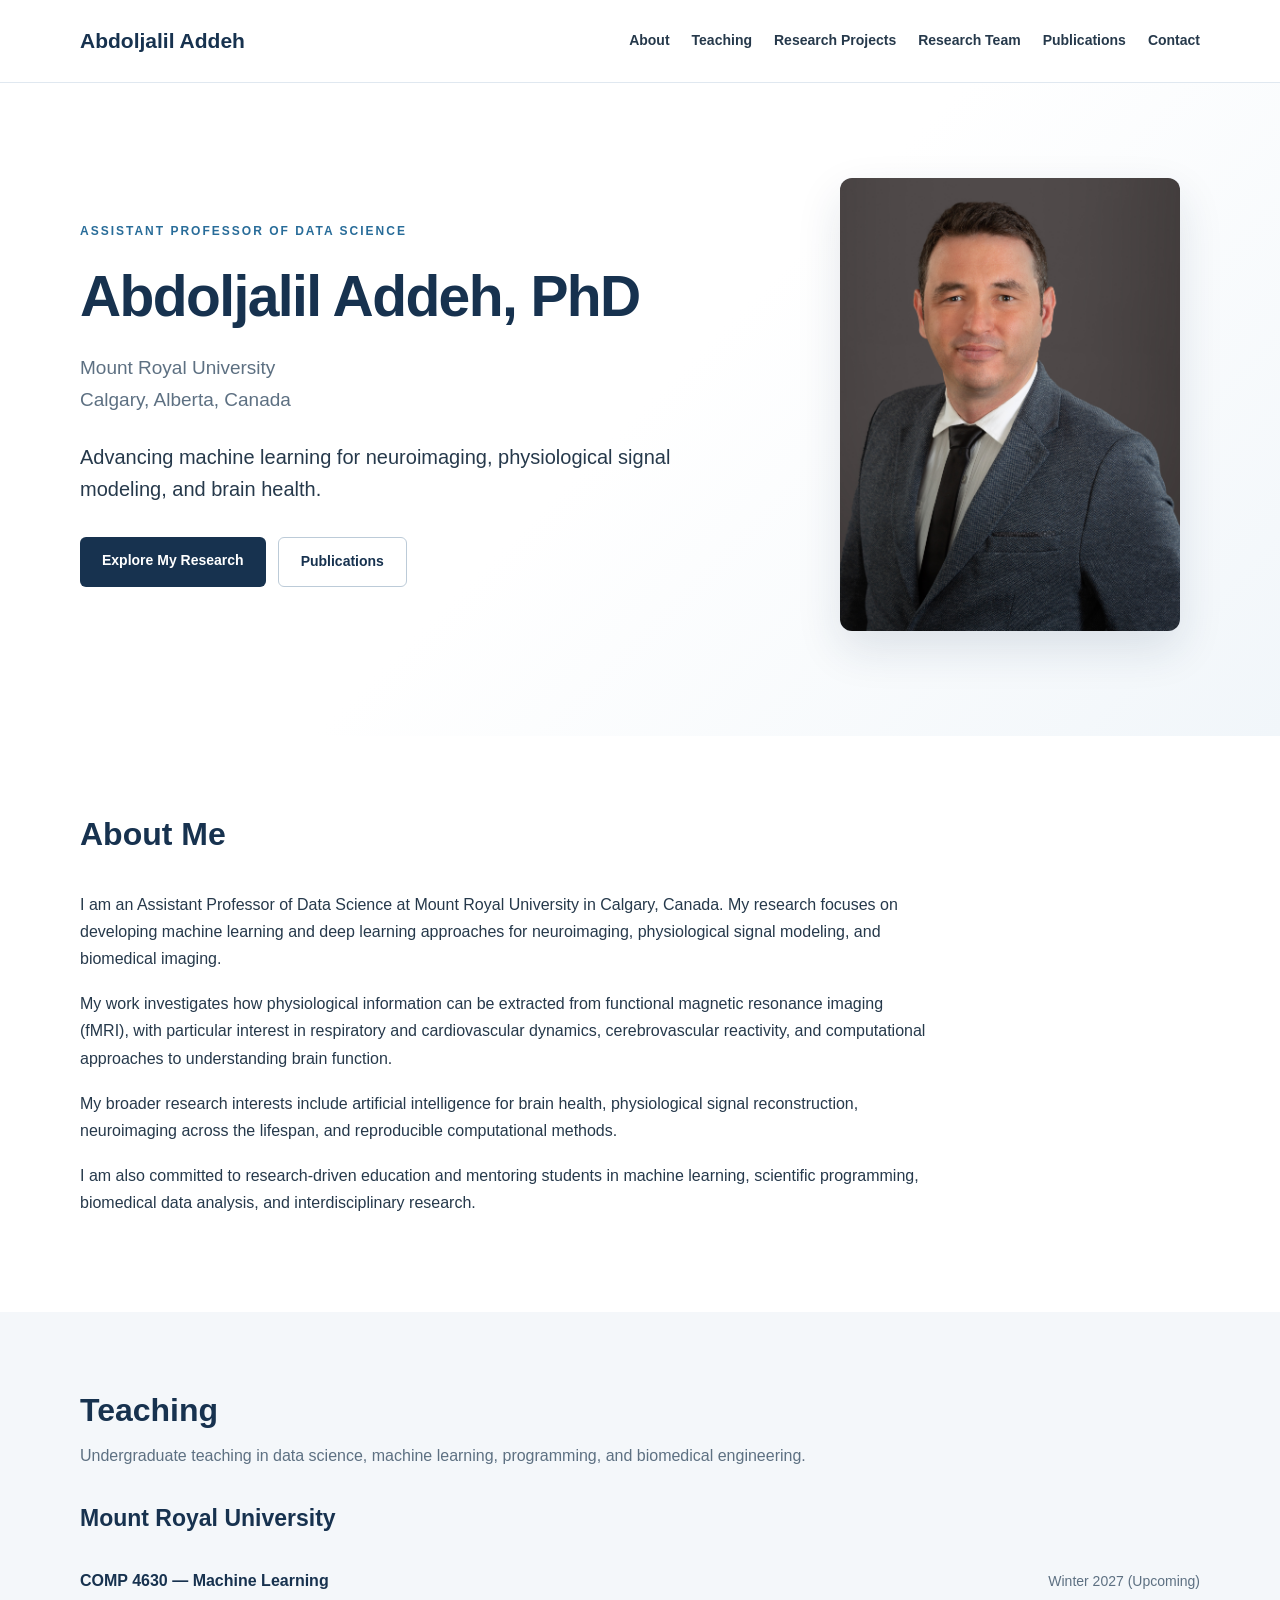
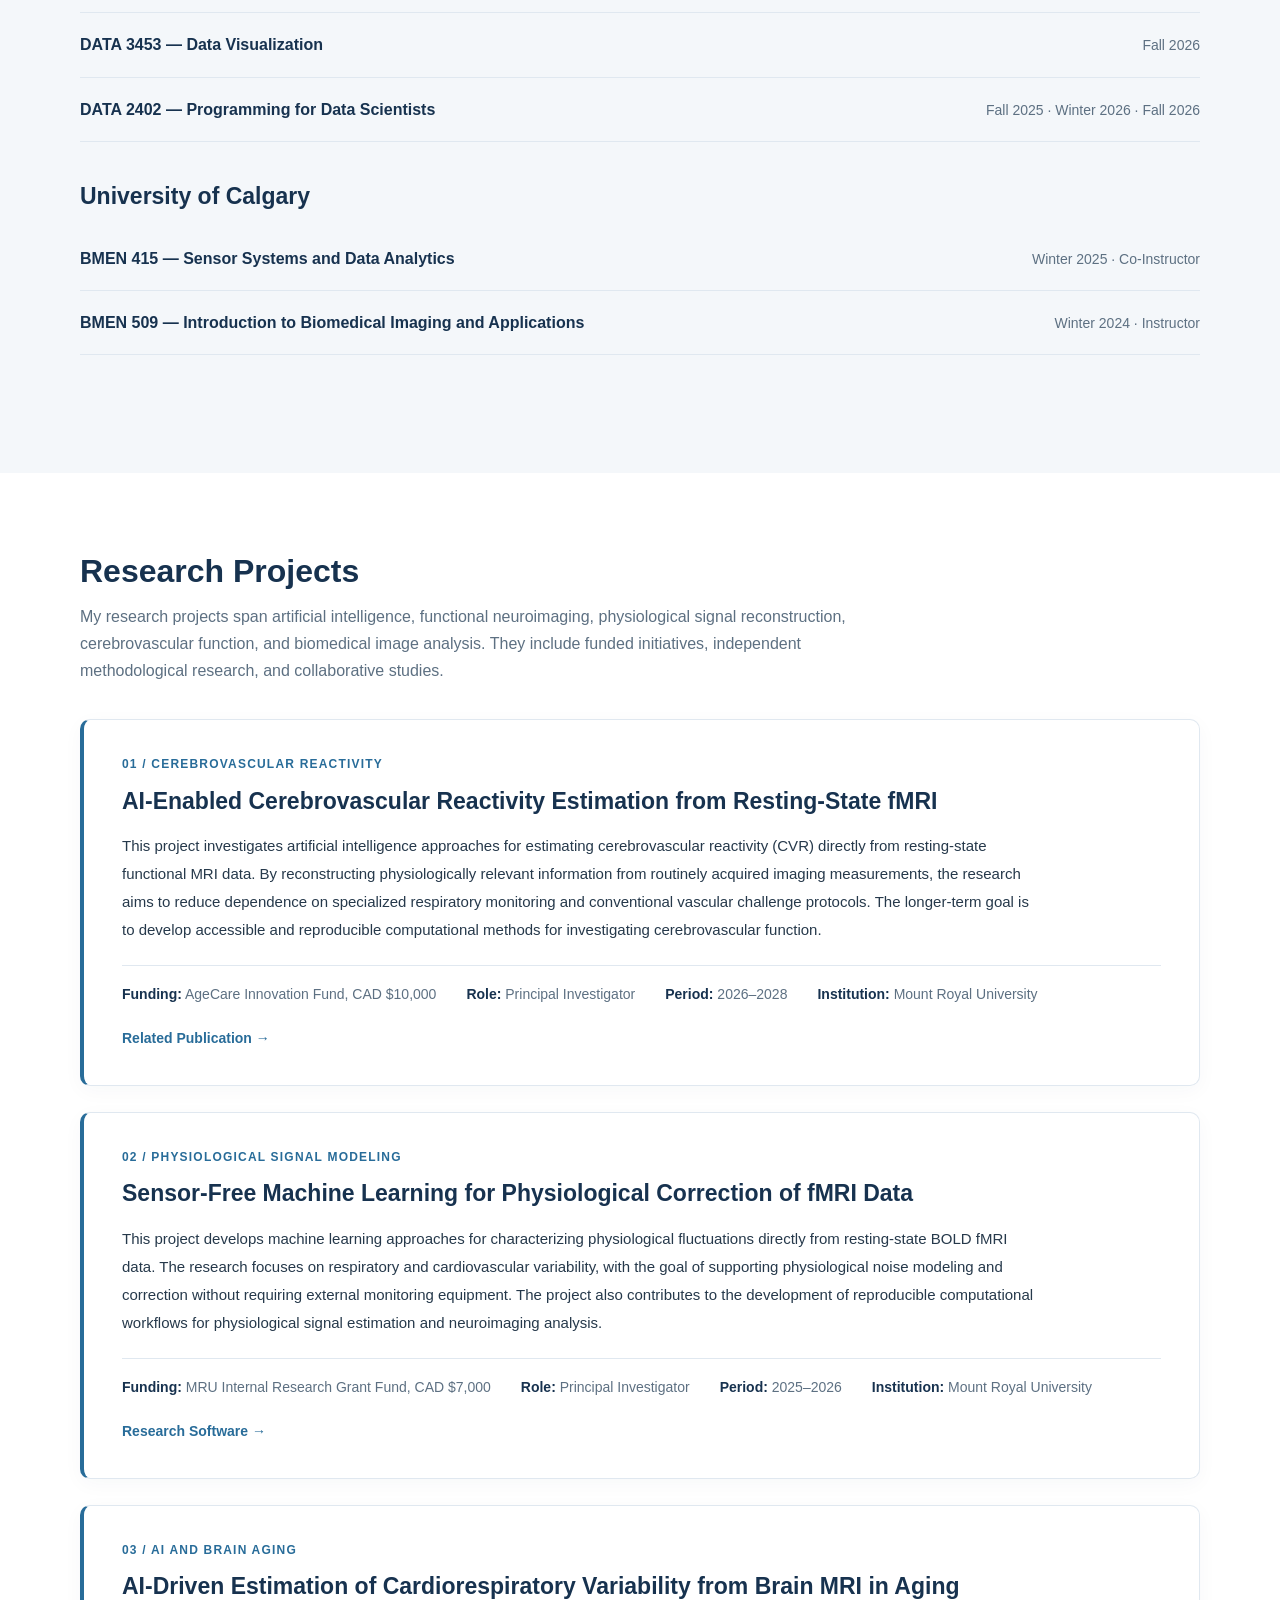
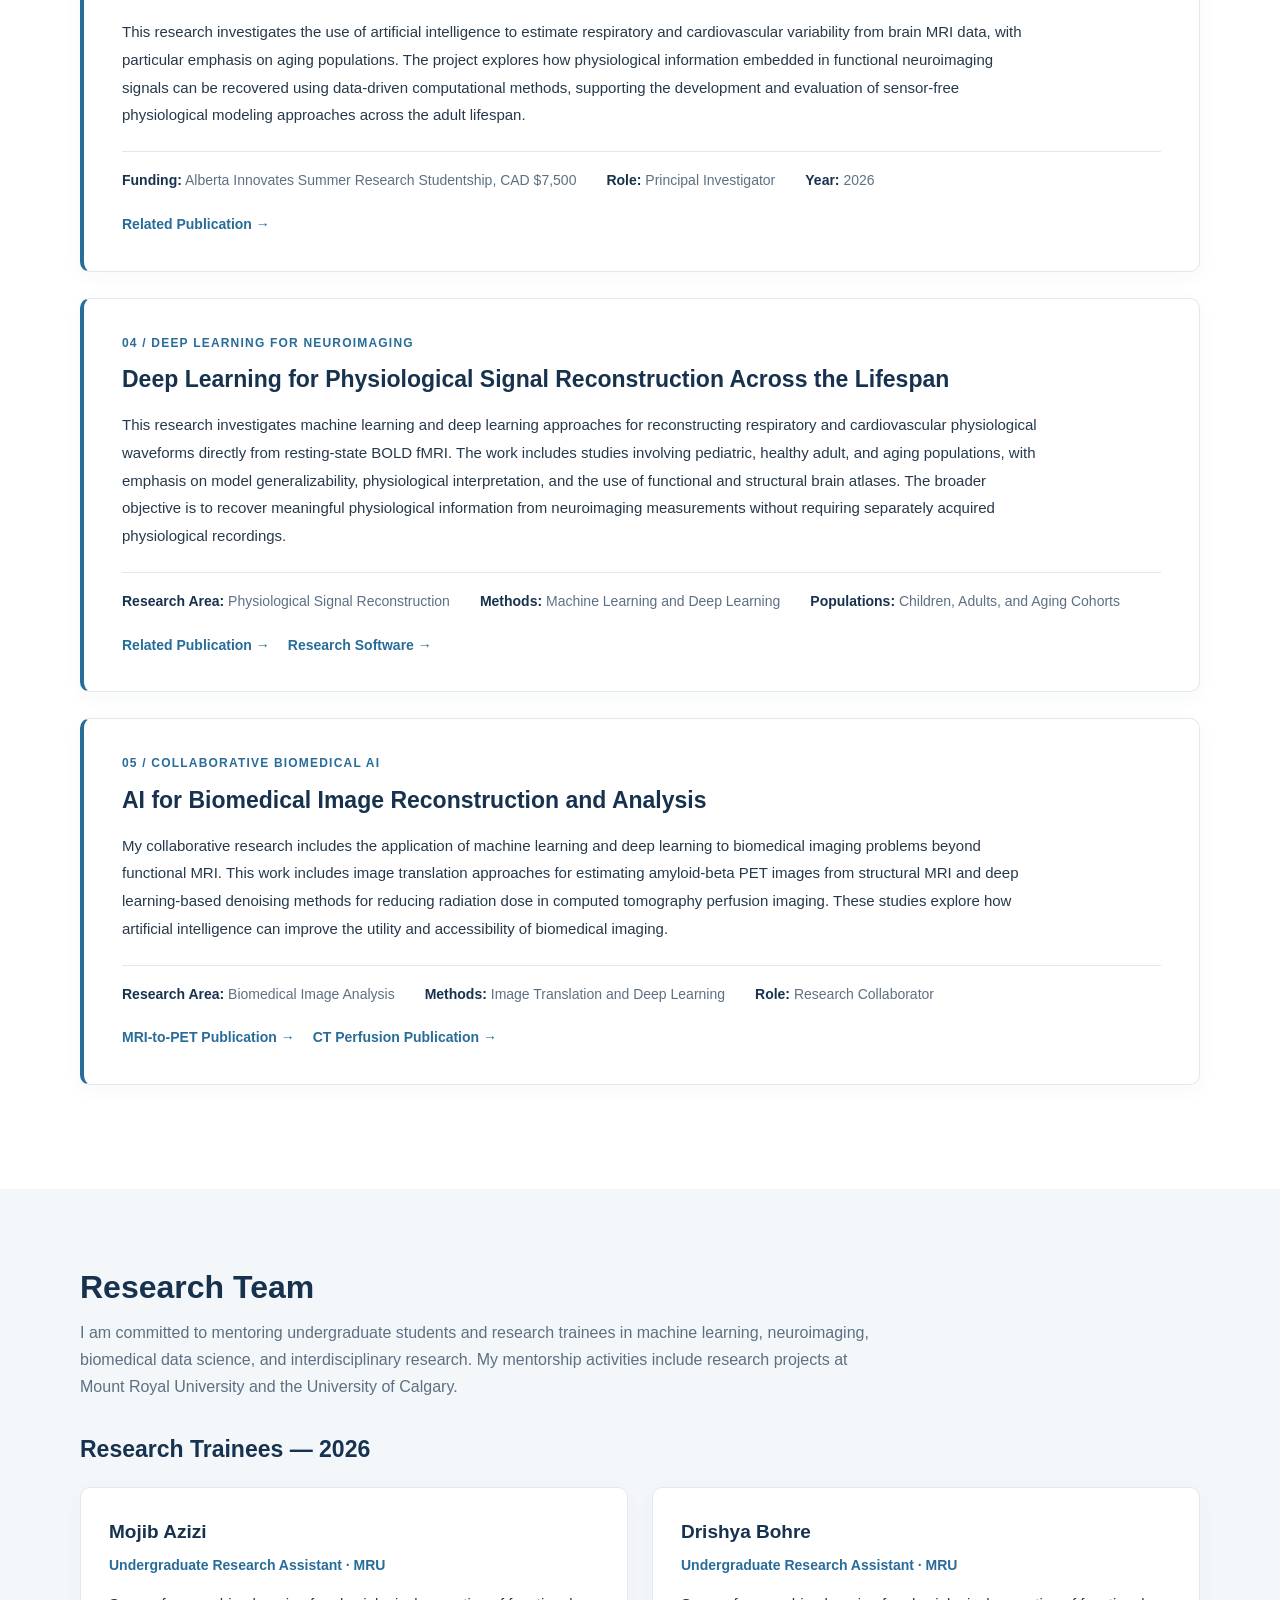
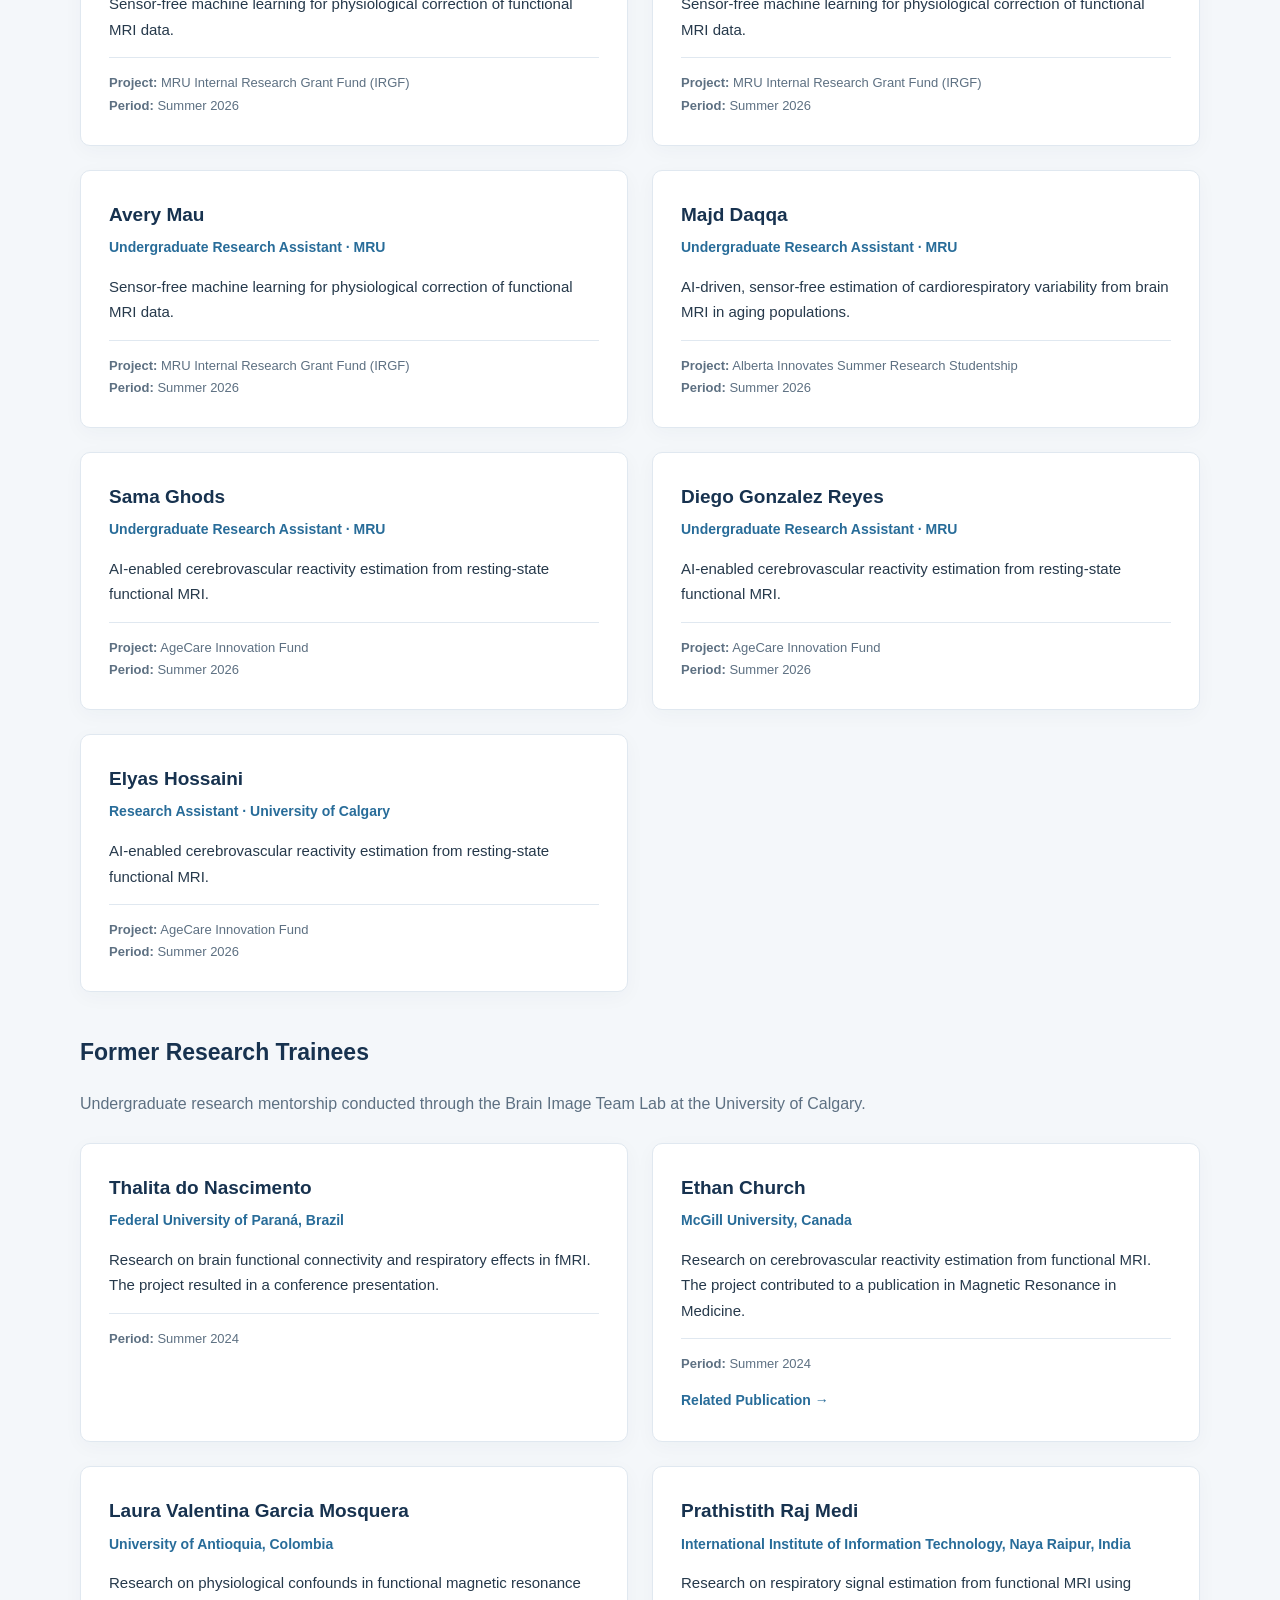
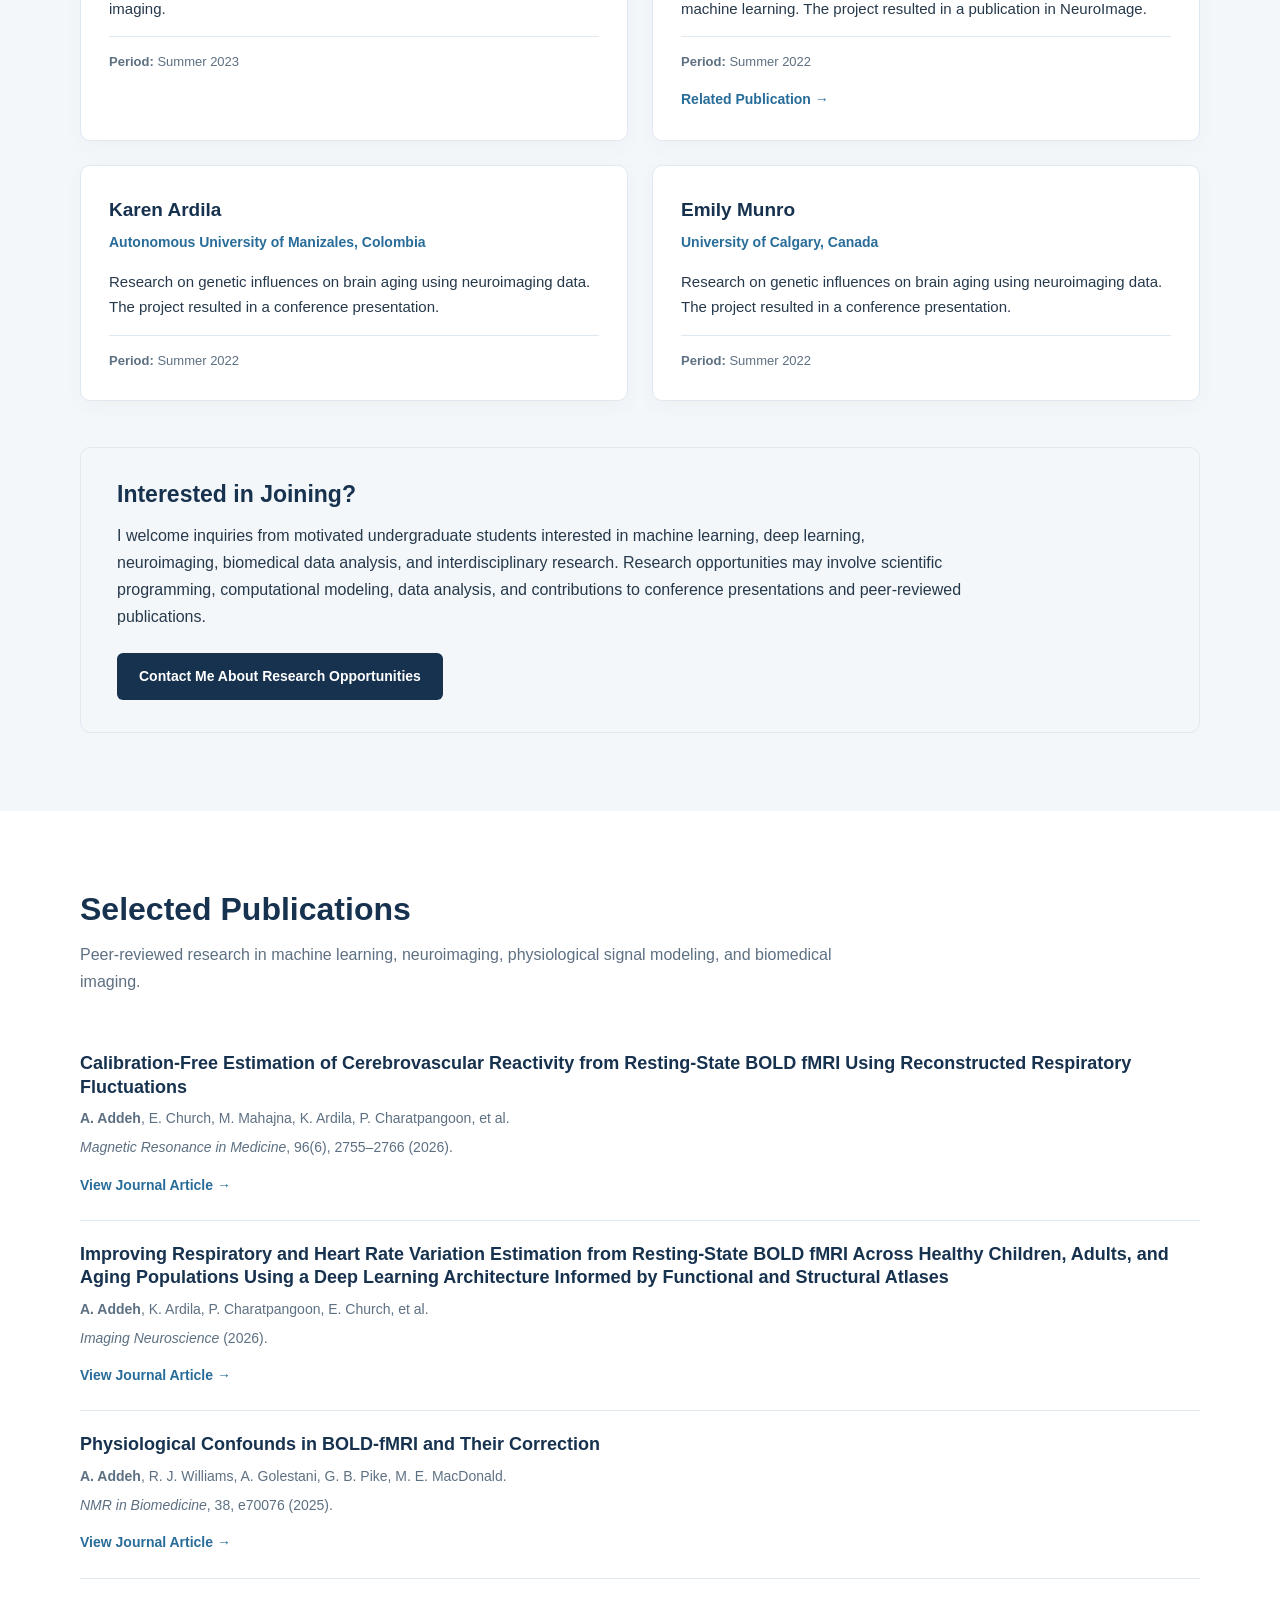
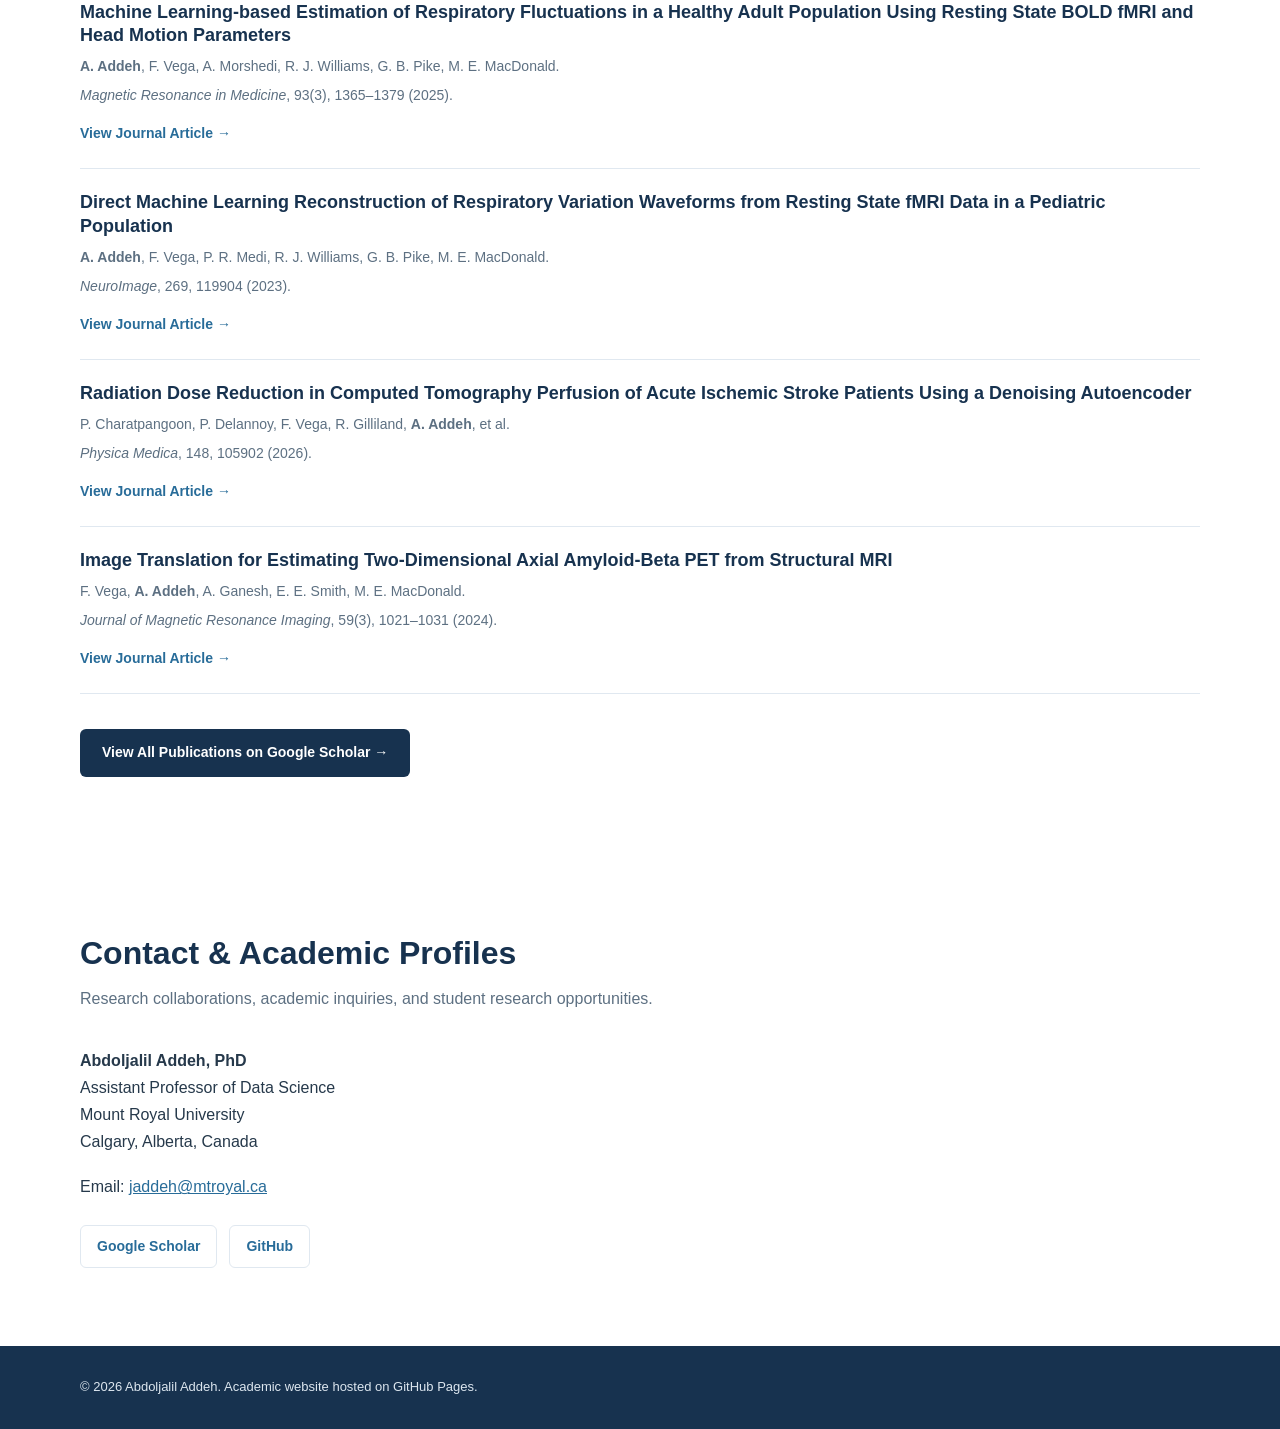
==== index.html @ a404e7b9 "Update index.html" ====
<!DOCTYPE html>
<html lang="en">
<head>
<meta charset="UTF-8">
<meta name="viewport" content="width=device-width, initial-scale=1">

<meta name="description"
content="Abdoljalil Addeh, PhD — Assistant Professor of Data Science at Mount Royal University. Research in machine learning, neuroimaging, physiological signal modeling, and biomedical imaging.">

<meta name="theme-color" content="#ffffff">
<title>Abdoljalil Addeh, PhD | Academic Website</title>

<style>
:root {
  --navy: #17324f;
  --blue: #286c99;
  --ink: #26394b;
  --muted: #5d7082;
  --line: #e0e8f0;
  --soft: #f4f7fa;
  --white: #ffffff;
}

* { box-sizing: border-box; }

html { scroll-behavior: smooth; }

body {
  margin: 0;
  font-family: -apple-system, BlinkMacSystemFont,
    "Segoe UI", Arial, sans-serif;
  color: var(--ink);
  background: var(--white);
  line-height: 1.7;
}

a { color: var(--blue); }
a:hover { color: var(--navy); }

.container {
  width: min(1120px, 90%);
  margin: auto;
}

h1, h2, h3 {
  color: var(--navy);
  line-height: 1.3;
}

/* NAVIGATION */

.site-header {
  background: white;
  border-bottom: 1px solid var(--line);
}

.nav-inner {
  display: flex;
  justify-content: space-between;
  align-items: center;
  gap: 30px;
  padding: 23px 0;
}

.brand {
  font-size: 21px;
  font-weight: 750;
  color: var(--navy);
  text-decoration: none;
  white-space: nowrap;
}

nav {
  display: flex;
  align-items: center;
  flex-wrap: wrap;
  gap: 22px;
}

nav a {
  color: var(--ink);
  text-decoration: none;
  font-size: 14px;
  font-weight: 600;
  white-space: nowrap;
}

nav a:hover { color: var(--blue); }

/* HERO */

.hero {
  padding: 95px 0 105px;
  background: linear-gradient(
    135deg, #ffffff 50%, #f1f6fa 100%);
}

.hero-grid {
  display: grid;
  grid-template-columns: 1.5fr 0.85fr;
  align-items: center;
  gap: 70px;
}

.eyebrow {
  color: var(--blue);
  text-transform: uppercase;
  font-size: 12px;
  font-weight: 750;
  letter-spacing: 2px;
}

h1 {
  font-size: clamp(35px, 4.5vw, 57px);
  margin: 17px 0;
  letter-spacing: -1.6px;
}

.hero-role {
  font-size: 19px;
  color: var(--muted);
  margin-bottom: 25px;
}

.hero-description {
  font-size: 20px;
  line-height: 1.6;
  max-width: 680px;
}

.hero-buttons {
  display: flex;
  flex-wrap: wrap;
  gap: 12px;
  margin-top: 32px;
}

.btn {
  display: inline-block;
  padding: 12px 22px;
  border-radius: 6px;
  text-decoration: none;
  font-size: 14px;
  font-weight: 650;
  transition: 0.2s;
}

.btn-primary {
  background: var(--navy);
  color: white;
}

.btn-primary:hover {
  background: var(--blue);
  color: white;
}

.btn-outline {
  border: 1px solid #bccbd8;
  color: var(--navy);
  background: white;
}

.btn-outline:hover {
  border-color: var(--navy);
}

/* PORTRAIT */

.portrait {
  width: 100%;
  max-width: 340px;
  aspect-ratio: 3 / 4;
  margin: auto;
  border-radius: 12px;
  overflow: hidden;
  background: #e7eef5;
  box-shadow: 0 18px 45px rgba(23,50,79,0.12);
}

.portrait img {
  width: 100%;
  height: 100%;
  object-fit: cover;
  object-position: center 20%;
  display: block;
}

.portrait-placeholder {
  width: 100%;
  height: 100%;
  display: flex;
  align-items: center;
  justify-content: center;
  text-align: center;
  padding: 25px;
  color: var(--muted);
}

/* SECTIONS */

section {
  padding: 78px 0;
  scroll-margin-top: 30px;
}

.section-alt { background: var(--soft); }

.section-heading { margin-bottom: 35px; }

.section-heading h2 {
  font-size: 32px;
  margin: 0 0 10px;
}

.section-heading p {
  color: var(--muted);
  margin: 0;
  max-width: 800px;
}

.prose {
  max-width: 850px;
  font-size: 16px;
}

.prose p { margin-bottom: 18px; }

/* TEACHING */

.teaching-group { margin-bottom: 40px; }

.teaching-group h3 {
  font-size: 23px;
  margin: 0 0 15px;
}

.course {
  display: flex;
  justify-content: space-between;
  align-items: baseline;
  gap: 25px;
  padding: 18px 0;
  border-bottom: 1px solid var(--line);
}

.course-title {
  font-size: 16px;
  font-weight: 650;
  color: var(--navy);
}

.course-term {
  font-size: 14px;
  color: var(--muted);
  text-align: right;
  flex-shrink: 0;
}

/* RESEARCH PROJECTS */

.research-project {
  background: white;
  border: 1px solid var(--line);
  border-left: 4px solid var(--blue);
  border-radius: 10px;
  padding: 34px 38px;
  margin-bottom: 26px;
  box-shadow: 0 5px 20px rgba(23,50,79,0.035);
}

.project-label {
  color: var(--blue);
  font-size: 12px;
  font-weight: 750;
  letter-spacing: 1.2px;
  text-transform: uppercase;
  margin-bottom: 12px;
}

.research-project h3 {
  font-size: 23px;
  margin: 0 0 16px;
}

.project-description {
  font-size: 15px;
  line-height: 1.85;
  max-width: 920px;
  margin: 0 0 22px;
}

.project-meta {
  display: flex;
  flex-wrap: wrap;
  gap: 12px 30px;
  padding-top: 17px;
  border-top: 1px solid var(--line);
  font-size: 14px;
  color: var(--muted);
}

.project-meta strong { color: var(--navy); }

.project-links {
  display: flex;
  flex-wrap: wrap;
  gap: 18px;
  margin-top: 20px;
}

.project-links a {
  font-size: 14px;
  font-weight: 650;
  text-decoration: none;
}

.project-links a:hover { text-decoration: underline; }

/* RESEARCH TEAM */

.team-group { margin-bottom: 46px; }

.team-group h3 {
  font-size: 23px;
  margin: 0 0 22px;
}

.team-grid {
  display: grid;
  grid-template-columns: repeat(2, minmax(0, 1fr));
  gap: 24px;
}

.team-card {
  background: white;
  border: 1px solid var(--line);
  border-radius: 10px;
  padding: 28px;
  box-shadow: 0 5px 20px rgba(23,50,79,0.035);
}

.team-card h4 {
  font-size: 19px;
  color: var(--navy);
  margin: 0 0 5px;
}

.team-role {
  font-size: 14px;
  color: var(--blue);
  font-weight: 650;
  margin: 0 0 14px;
}

.team-description {
  font-size: 15px;
  margin: 0 0 15px;
}

.team-meta {
  font-size: 13px;
  color: var(--muted);
  border-top: 1px solid var(--line);
  padding-top: 14px;
}

.team-link {
  display: inline-block;
  margin-top: 14px;
  font-size: 14px;
  font-weight: 650;
  text-decoration: none;
}

.join-team {
  background: var(--soft);
  border: 1px solid var(--line);
  border-radius: 10px;
  padding: 32px 36px;
}

.join-team h3 {
  margin: 0 0 12px;
  font-size: 23px;
}

.join-team p {
  max-width: 850px;
  margin: 0 0 22px;
}

/* PUBLICATIONS */

.publication {
  border-bottom: 1px solid var(--line);
  padding: 22px 0;
}

.publication h3 {
  font-size: 18px;
  margin: 0 0 8px;
}

.publication p {
  margin: 5px 0;
  color: var(--muted);
  font-size: 14px;
}

.publication a {
  display: inline-block;
  margin-top: 9px;
  font-size: 14px;
  font-weight: 650;
  text-decoration: none;
}

.publication a:hover { text-decoration: underline; }

/* CONTACT */

.profile-links {
  display: flex;
  flex-wrap: wrap;
  gap: 12px;
  margin-top: 24px;
}

.profile-links a {
  display: inline-block;
  border: 1px solid var(--line);
  padding: 9px 16px;
  border-radius: 6px;
  text-decoration: none;
  font-size: 14px;
  font-weight: 600;
}

/* FOOTER */

footer {
  background: var(--navy);
  color: #dce6ef;
  padding: 30px 0;
  font-size: 13px;
}

footer a { color: white; }

/* RESPONSIVE DESIGN */

@media (max-width: 800px) {
  .hero-grid {
    grid-template-columns: 1fr;
    gap: 45px;
  }

  .portrait { max-width: 270px; }

  .nav-inner {
    flex-direction: column;
    align-items: flex-start;
  }

  nav { gap: 15px; }

  .hero { padding: 65px 0; }

  section { padding: 55px 0; }

  .course {
    flex-direction: column;
    gap: 4px;
  }

  .course-term { text-align: left; }

  .research-project { padding: 25px; }

  .research-project h3 { font-size: 20px; }

  .team-grid { grid-template-columns: 1fr; }

  .join-team { padding: 25px; }
}

@media (prefers-reduced-motion: reduce) {
  html { scroll-behavior: auto; }
}
</style>
</head>

<body>

<!-- NAVIGATION -->

<header class="site-header">
  <div class="container nav-inner">
    <a class="brand" href="#">Abdoljalil Addeh</a>

    <nav aria-label="Main navigation">
      <a href="#about">About</a>
      <a href="#teaching">Teaching</a>
      <a href="#projects">Research Projects</a>
      <a href="#team">Research Team</a>
      <a href="#publications">Publications</a>
      <a href="#contact">Contact</a>
    </nav>
  </div>
</header>

<!-- HERO -->

<div class="hero">
  <div class="container hero-grid">
    <div>
      <div class="eyebrow">
        Assistant Professor of Data Science
      </div>

      <h1>Abdoljalil Addeh, PhD</h1>

      <p class="hero-role">
        Mount Royal University<br>
        Calgary, Alberta, Canada
      </p>

      <p class="hero-description">
        Advancing machine learning for neuroimaging,
        physiological signal modeling, and brain health.
      </p>

      <div class="hero-buttons">
        <a href="#projects" class="btn btn-primary">
          Explore My Research
        </a>
        <a href="#publications" class="btn btn-outline">
          Publications
        </a>
      </div>
    </div>

    <div class="portrait">
      <img
        src="profile.jpg"
        alt="Portrait of Abdoljalil Addeh"
        onerror="this.style.display='none';this.nextElementSibling.style.display='flex';"
      >
      <div class="portrait-placeholder" style="display:none;">
        Professional portrait<br>
        Upload profile.jpg to GitHub
      </div>
    </div>
  </div>
</div>

<main>

<!-- ABOUT -->

<section id="about">
  <div class="container">
    <div class="section-heading">
      <h2>About Me</h2>
    </div>

    <div class="prose">
      <p>
        I am an Assistant Professor of Data Science at
        Mount Royal University in Calgary, Canada.
        My research focuses on developing machine learning
        and deep learning approaches for neuroimaging,
        physiological signal modeling, and biomedical imaging.
      </p>

      <p>
        My work investigates how physiological information
        can be extracted from functional magnetic resonance
        imaging (fMRI), with particular interest in
        respiratory and cardiovascular dynamics,
        cerebrovascular reactivity, and computational
        approaches to understanding brain function.
      </p>

      <p>
        My broader research interests include artificial
        intelligence for brain health, physiological
        signal reconstruction, neuroimaging across the
        lifespan, and reproducible computational methods.
      </p>

      <p>
        I am also committed to research-driven education
        and mentoring students in machine learning,
        scientific programming, biomedical data analysis,
        and interdisciplinary research.
      </p>
    </div>
  </div>
</section>

<!-- TEACHING -->

<section id="teaching" class="section-alt">
  <div class="container">
    <div class="section-heading">
      <h2>Teaching</h2>
      <p>
        Undergraduate teaching in data science,
        machine learning, programming,
        and biomedical engineering.
      </p>
    </div>

    <div class="teaching-group">
      <h3>Mount Royal University</h3>

      <div class="course">
        <div class="course-title">
          COMP 4630 — Machine Learning
        </div>
        <div class="course-term">
          Winter 2027 (Upcoming)
        </div>
      </div>

      <div class="course">
        <div class="course-title">
          DATA 3453 — Data Visualization
        </div>
        <div class="course-term">
          Fall 2026
        </div>
      </div>

      <div class="course">
        <div class="course-title">
          DATA 2402 — Programming for Data Scientists
        </div>
        <div class="course-term">
          Fall 2025 · Winter 2026 · Fall 2026
        </div>
      </div>
    </div>

    <div class="teaching-group">
      <h3>University of Calgary</h3>

      <div class="course">
        <div class="course-title">
          BMEN 415 — Sensor Systems and Data Analytics
        </div>
        <div class="course-term">
          Winter 2025 · Co-Instructor
        </div>
      </div>

      <div class="course">
        <div class="course-title">
          BMEN 509 — Introduction to Biomedical
          Imaging and Applications
        </div>
        <div class="course-term">
          Winter 2024 · Instructor
        </div>
      </div>
    </div>
  </div>
</section>

<!-- RESEARCH PROJECTS -->

<section id="projects">
  <div class="container">
    <div class="section-heading">
      <h2>Research Projects</h2>
      <p>
        My research projects span artificial intelligence,
        functional neuroimaging, physiological signal
        reconstruction, cerebrovascular function,
        and biomedical image analysis.
        They include funded initiatives, independent
        methodological research, and collaborative studies.
      </p>
    </div>

    <!-- PROJECT 1 -->

    <article class="research-project">
      <div class="project-label">
        01 / CEREBROVASCULAR REACTIVITY
      </div>

      <h3>
        AI-Enabled Cerebrovascular Reactivity
        Estimation from Resting-State fMRI
      </h3>

      <p class="project-description">
        This project investigates artificial intelligence
        approaches for estimating cerebrovascular
        reactivity (CVR) directly from resting-state
        functional MRI data. By reconstructing
        physiologically relevant information from
        routinely acquired imaging measurements,
        the research aims to reduce dependence on
        specialized respiratory monitoring and
        conventional vascular challenge protocols.
        The longer-term goal is to develop accessible
        and reproducible computational methods
        for investigating cerebrovascular function.
      </p>

      <div class="project-meta">
        <span>
          <strong>Funding:</strong>
          AgeCare Innovation Fund, CAD $10,000
        </span>
        <span>
          <strong>Role:</strong> Principal Investigator
        </span>
        <span>
          <strong>Period:</strong> 2026–2028
        </span>
        <span>
          <strong>Institution:</strong> Mount Royal University
        </span>
      </div>

      <div class="project-links">
        <a href="https://doi.org/10.1002/mrm.70553"
           target="_blank" rel="noopener noreferrer">
          Related Publication &rarr;
        </a>
      </div>
    </article>

    <!-- PROJECT 2 -->

    <article class="research-project">
      <div class="project-label">
        02 / PHYSIOLOGICAL SIGNAL MODELING
      </div>

      <h3>
        Sensor-Free Machine Learning for
        Physiological Correction of fMRI Data
      </h3>

      <p class="project-description">
        This project develops machine learning
        approaches for characterizing physiological
        fluctuations directly from resting-state
        BOLD fMRI data. The research focuses on
        respiratory and cardiovascular variability,
        with the goal of supporting physiological
        noise modeling and correction without
        requiring external monitoring equipment.
        The project also contributes to the
        development of reproducible computational
        workflows for physiological signal estimation
        and neuroimaging analysis.
      </p>

      <div class="project-meta">
        <span>
          <strong>Funding:</strong>
          MRU Internal Research Grant Fund, CAD $7,000
        </span>
        <span>
          <strong>Role:</strong> Principal Investigator
        </span>
        <span>
          <strong>Period:</strong> 2025–2026
        </span>
        <span>
          <strong>Institution:</strong> Mount Royal University
        </span>
      </div>

      <div class="project-links">
        <a href="https://github.com/JalilAddeh/fMRI-Physio-Reconstruction"
           target="_blank" rel="noopener noreferrer">
          Research Software &rarr;
        </a>
      </div>
    </article>

    <!-- PROJECT 3 -->

    <article class="research-project">
      <div class="project-label">
        03 / AI AND BRAIN AGING
      </div>

      <h3>
        AI-Driven Estimation of Cardiorespiratory
        Variability from Brain MRI in Aging
      </h3>

      <p class="project-description">
        This research investigates the use of
        artificial intelligence to estimate
        respiratory and cardiovascular variability
        from brain MRI data, with particular
        emphasis on aging populations.
        The project explores how physiological
        information embedded in functional
        neuroimaging signals can be recovered
        using data-driven computational methods,
        supporting the development and evaluation
        of sensor-free physiological modeling
        approaches across the adult lifespan.
      </p>

      <div class="project-meta">
        <span>
          <strong>Funding:</strong>
          Alberta Innovates Summer Research Studentship,
          CAD $7,500
        </span>
        <span>
          <strong>Role:</strong> Principal Investigator
        </span>
        <span>
          <strong>Year:</strong> 2026
        </span>
      </div>

      <div class="project-links">
        <a href="https://doi.org/10.1162/IMAG.a.1346"
           target="_blank" rel="noopener noreferrer">
          Related Publication &rarr;
        </a>
      </div>
    </article>

    <!-- PROJECT 4 -->

    <article class="research-project">
      <div class="project-label">
        04 / DEEP LEARNING FOR NEUROIMAGING
      </div>

      <h3>
        Deep Learning for Physiological Signal
        Reconstruction Across the Lifespan
      </h3>

      <p class="project-description">
        This research investigates machine learning
        and deep learning approaches for reconstructing
        respiratory and cardiovascular physiological
        waveforms directly from resting-state BOLD fMRI.
        The work includes studies involving pediatric,
        healthy adult, and aging populations, with
        emphasis on model generalizability, physiological
        interpretation, and the use of functional and
        structural brain atlases. The broader objective
        is to recover meaningful physiological information
        from neuroimaging measurements without requiring
        separately acquired physiological recordings.
      </p>

      <div class="project-meta">
        <span>
          <strong>Research Area:</strong>
          Physiological Signal Reconstruction
        </span>
        <span>
          <strong>Methods:</strong>
          Machine Learning and Deep Learning
        </span>
        <span>
          <strong>Populations:</strong>
          Children, Adults, and Aging Cohorts
        </span>
      </div>

      <div class="project-links">
        <a href="https://doi.org/10.1162/IMAG.a.1346"
           target="_blank" rel="noopener noreferrer">
          Related Publication &rarr;
        </a>

        <a href="https://github.com/JalilAddeh/CNN_fMRI_RV_Reconstruction"
           target="_blank" rel="noopener noreferrer">
          Research Software &rarr;
        </a>
      </div>
    </article>

    <!-- PROJECT 5 -->

    <article class="research-project">
      <div class="project-label">
        05 / COLLABORATIVE BIOMEDICAL AI
      </div>

      <h3>
        AI for Biomedical Image Reconstruction
        and Analysis
      </h3>

      <p class="project-description">
        My collaborative research includes the
        application of machine learning and deep
        learning to biomedical imaging problems
        beyond functional MRI. This work includes
        image translation approaches for estimating
        amyloid-beta PET images from structural MRI
        and deep learning-based denoising methods
        for reducing radiation dose in computed
        tomography perfusion imaging.
        These studies explore how artificial
        intelligence can improve the utility
        and accessibility of biomedical imaging.
      </p>

      <div class="project-meta">
        <span>
          <strong>Research Area:</strong>
          Biomedical Image Analysis
        </span>
        <span>
          <strong>Methods:</strong>
          Image Translation and Deep Learning
        </span>
        <span>
          <strong>Role:</strong> Research Collaborator
        </span>
      </div>

      <div class="project-links">
        <a href="https://doi.org/10.1002/jmri.29070"
           target="_blank" rel="noopener noreferrer">
          MRI-to-PET Publication &rarr;
        </a>

        <a href="https://doi.org/10.1016/j.ejmp.2026.105902"
           target="_blank" rel="noopener noreferrer">
          CT Perfusion Publication &rarr;
        </a>
      </div>
    </article>
  </div>
</section>

<!-- RESEARCH TEAM -->




<section id="team" class="section-alt">
  <div class="container">

    <div class="section-heading">
      <h2>Research Team</h2>
      <p>
        I am committed to mentoring undergraduate students
        and research trainees in machine learning,
        neuroimaging, biomedical data science, and
        interdisciplinary research. My mentorship
        activities include research projects at
        Mount Royal University and the University
        of Calgary.
      </p>
    </div>

    <!-- RESEARCH TRAINEES 2026 -->

    <div class="team-group">
      <h3>Research Trainees — 2026</h3>

      <div class="team-grid">

        <article class="team-card">
          <h4>Mojib Azizi</h4>
          <p class="team-role">
            Undergraduate Research Assistant · MRU
          </p>
          <p class="team-description">
            Sensor-free machine learning for physiological
            correction of functional MRI data.
          </p>
          <div class="team-meta">
            <strong>Project:</strong> MRU Internal Research
            Grant Fund (IRGF)<br>
            <strong>Period:</strong> Summer 2026
          </div>
        </article>

        <article class="team-card">
          <h4>Drishya Bohre</h4>
          <p class="team-role">
            Undergraduate Research Assistant · MRU
          </p>
          <p class="team-description">
            Sensor-free machine learning for physiological
            correction of functional MRI data.
          </p>
          <div class="team-meta">
            <strong>Project:</strong> MRU Internal Research
            Grant Fund (IRGF)<br>
            <strong>Period:</strong> Summer 2026
          </div>
        </article>

        <article class="team-card">
          <h4>Avery Mau</h4>
          <p class="team-role">
            Undergraduate Research Assistant · MRU
          </p>
          <p class="team-description">
            Sensor-free machine learning for physiological
            correction of functional MRI data.
          </p>
          <div class="team-meta">
            <strong>Project:</strong> MRU Internal Research
            Grant Fund (IRGF)<br>
            <strong>Period:</strong> Summer 2026
          </div>
        </article>

        <article class="team-card">
          <h4>Majd Daqqa</h4>
          <p class="team-role">
            Undergraduate Research Assistant · MRU
          </p>
          <p class="team-description">
            AI-driven, sensor-free estimation of
            cardiorespiratory variability from
            brain MRI in aging populations.
          </p>
          <div class="team-meta">
            <strong>Project:</strong> Alberta Innovates
            Summer Research Studentship<br>
            <strong>Period:</strong> Summer 2026
          </div>
        </article>

        <article class="team-card">
          <h4>Sama Ghods</h4>
          <p class="team-role">
            Undergraduate Research Assistant · MRU
          </p>
          <p class="team-description">
            AI-enabled cerebrovascular reactivity
            estimation from resting-state
            functional MRI.
          </p>
          <div class="team-meta">
            <strong>Project:</strong> AgeCare
            Innovation Fund<br>
            <strong>Period:</strong> Summer 2026
          </div>
        </article>

        <article class="team-card">
          <h4>Diego Gonzalez Reyes</h4>
          <p class="team-role">
            Undergraduate Research Assistant · MRU
          </p>
          <p class="team-description">
            AI-enabled cerebrovascular reactivity
            estimation from resting-state
            functional MRI.
          </p>
          <div class="team-meta">
            <strong>Project:</strong> AgeCare
            Innovation Fund<br>
            <strong>Period:</strong> Summer 2026
          </div>
        </article>

        <article class="team-card">
          <h4>Elyas Hossaini</h4>
          <p class="team-role">
            Research Assistant · University of Calgary
          </p>
          <p class="team-description">
            AI-enabled cerebrovascular reactivity
            estimation from resting-state functional MRI.
          </p>
          <div class="team-meta">
            <strong>Project:</strong> AgeCare
            Innovation Fund<br>
            <strong>Period:</strong> Summer 2026
          </div>
        </article>

      </div>
    </div>

    <!-- FORMER RESEARCH TRAINEES -->

    <div class="team-group">
      <h3>Former Research Trainees</h3>

      <p style="color:var(--muted);margin-bottom:25px;">
        Undergraduate research mentorship conducted
        through the Brain Image Team Lab at the
        University of Calgary.
      </p>

      <div class="team-grid">

        <article class="team-card">
          <h4>Thalita do Nascimento</h4>
          <p class="team-role">
            Federal University of Paraná, Brazil
          </p>
          <p class="team-description">
            Research on brain functional connectivity
            and respiratory effects in fMRI.
            The project resulted in a conference
            presentation.
          </p>
          <div class="team-meta">
            <strong>Period:</strong> Summer 2024
          </div>
        </article>

        <article class="team-card">
          <h4>Ethan Church</h4>
          <p class="team-role">
            McGill University, Canada
          </p>
          <p class="team-description">
            Research on cerebrovascular reactivity
            estimation from functional MRI.
            The project contributed to a publication
            in Magnetic Resonance in Medicine.
          </p>
          <div class="team-meta">
            <strong>Period:</strong> Summer 2024
          </div>
          <a class="team-link"
             href="https://doi.org/10.1002/mrm.70553"
             target="_blank"
             rel="noopener noreferrer">
            Related Publication &rarr;
          </a>
        </article>

        <article class="team-card">
          <h4>Laura Valentina Garcia Mosquera</h4>
          <p class="team-role">
            University of Antioquia, Colombia
          </p>
          <p class="team-description">
            Research on physiological confounds
            in functional magnetic resonance imaging.
          </p>
          <div class="team-meta">
            <strong>Period:</strong> Summer 2023
          </div>
        </article>

        <article class="team-card">
          <h4>Prathistith Raj Medi</h4>
          <p class="team-role">
            International Institute of Information
            Technology, Naya Raipur, India
          </p>
          <p class="team-description">
            Research on respiratory signal estimation
            from functional MRI using machine learning.
            The project resulted in a publication
            in NeuroImage.
          </p>
          <div class="team-meta">
            <strong>Period:</strong> Summer 2022
          </div>
          <a class="team-link"
             href="https://doi.org/10.1016/j.neuroimage.2023.119904"
             target="_blank"
             rel="noopener noreferrer">
            Related Publication &rarr;
          </a>
        </article>

        <article class="team-card">
          <h4>Karen Ardila</h4>
          <p class="team-role">
            Autonomous University of Manizales,
            Colombia
          </p>
          <p class="team-description">
            Research on genetic influences on brain
            aging using neuroimaging data.
            The project resulted in a conference
            presentation.
          </p>
          <div class="team-meta">
            <strong>Period:</strong> Summer 2022
          </div>
        </article>

        <article class="team-card">
          <h4>Emily Munro</h4>
          <p class="team-role">
            University of Calgary, Canada
          </p>
          <p class="team-description">
            Research on genetic influences on
            brain aging using neuroimaging data.
            The project resulted in a conference
            presentation.
          </p>
          <div class="team-meta">
            <strong>Period:</strong> Summer 2022
          </div>
        </article>

      </div>
    </div>

    <!-- RESEARCH OPPORTUNITIES -->

    <div class="join-team">
      <h3>Interested in Joining?</h3>

      <p>
        I welcome inquiries from motivated undergraduate
        students interested in machine learning,
        deep learning, neuroimaging, biomedical data
        analysis, and interdisciplinary research.

        Research opportunities may involve scientific
        programming, computational modeling, data
        analysis, and contributions to conference
        presentations and peer-reviewed publications.
      </p>

      <a href="mailto:jaddeh@mtroyal.ca"
         class="btn btn-primary">
        Contact Me About Research Opportunities
      </a>
    </div>

  </div>
</section>


<!-- PUBLICATIONS -->

<section id="publications">
  <div class="container">

    <div class="section-heading">
      <h2>Selected Publications</h2>
      <p>
        Peer-reviewed research in machine learning,
        neuroimaging, physiological signal modeling,
        and biomedical imaging.
      </p>
    </div>

    <div class="publication">
      <h3>
        Calibration-Free Estimation of Cerebrovascular
        Reactivity from Resting-State BOLD fMRI
        Using Reconstructed Respiratory Fluctuations
      </h3>
      <p>
        <strong>A. Addeh</strong>, E. Church,
        M. Mahajna, K. Ardila, P. Charatpangoon, et al.
      </p>
      <p>
        <em>Magnetic Resonance in Medicine</em>,
        96(6), 2755–2766 (2026).
      </p>
      <a href="https://doi.org/10.1002/mrm.70553"
         target="_blank" rel="noopener noreferrer">
        View Journal Article &rarr;
      </a>
    </div>

    <div class="publication">
      <h3>
        Improving Respiratory and Heart Rate Variation
        Estimation from Resting-State BOLD fMRI
        Across Healthy Children, Adults, and Aging
        Populations Using a Deep Learning Architecture
        Informed by Functional and Structural Atlases
      </h3>
      <p>
        <strong>A. Addeh</strong>, K. Ardila,
        P. Charatpangoon, E. Church, et al.
      </p>
      <p><em>Imaging Neuroscience</em> (2026).</p>
      <a href="https://doi.org/10.1162/IMAG.a.1346"
         target="_blank" rel="noopener noreferrer">
        View Journal Article &rarr;
      </a>
    </div>

    <div class="publication">
      <h3>
        Physiological Confounds in BOLD-fMRI
        and Their Correction
      </h3>
      <p>
        <strong>A. Addeh</strong>, R. J. Williams,
        A. Golestani, G. B. Pike, M. E. MacDonald.
      </p>
      <p>
        <em>NMR in Biomedicine</em>,
        38, e70076 (2025).
      </p>
      <a href="https://doi.org/10.1002/nbm.70076"
         target="_blank" rel="noopener noreferrer">
        View Journal Article &rarr;
      </a>
    </div>

    <div class="publication">
      <h3>
        Machine Learning-based Estimation of
        Respiratory Fluctuations in a Healthy Adult
        Population Using Resting State BOLD fMRI
        and Head Motion Parameters
      </h3>
      <p>
        <strong>A. Addeh</strong>, F. Vega,
        A. Morshedi, R. J. Williams,
        G. B. Pike, M. E. MacDonald.
      </p>
      <p>
        <em>Magnetic Resonance in Medicine</em>,
        93(3), 1365–1379 (2025).
      </p>
      <a href="https://doi.org/10.1002/mrm.30330"
         target="_blank" rel="noopener noreferrer">
        View Journal Article &rarr;
      </a>
    </div>

    <div class="publication">
      <h3>
        Direct Machine Learning Reconstruction of
        Respiratory Variation Waveforms from
        Resting State fMRI Data in a Pediatric Population
      </h3>
      <p>
        <strong>A. Addeh</strong>, F. Vega,
        P. R. Medi, R. J. Williams,
        G. B. Pike, M. E. MacDonald.
      </p>
      <p>
        <em>NeuroImage</em>,
        269, 119904 (2023).
      </p>
      <a href="https://doi.org/10.1016/j.neuroimage.2023.119904"
         target="_blank" rel="noopener noreferrer">
        View Journal Article &rarr;
      </a>
    </div>

    <div class="publication">
      <h3>
        Radiation Dose Reduction in Computed Tomography
        Perfusion of Acute Ischemic Stroke Patients
        Using a Denoising Autoencoder
      </h3>
      <p>
        P. Charatpangoon, P. Delannoy, F. Vega,
        R. Gilliland, <strong>A. Addeh</strong>, et al.
      </p>
      <p>
        <em>Physica Medica</em>,
        148, 105902 (2026).
      </p>
      <a href="https://doi.org/10.1016/j.ejmp.2026.105902"
         target="_blank" rel="noopener noreferrer">
        View Journal Article &rarr;
      </a>
    </div>

    <div class="publication">
      <h3>
        Image Translation for Estimating
        Two-Dimensional Axial Amyloid-Beta PET
        from Structural MRI
      </h3>
      <p>
        F. Vega, <strong>A. Addeh</strong>,
        A. Ganesh, E. E. Smith, M. E. MacDonald.
      </p>
      <p>
        <em>Journal of Magnetic Resonance Imaging</em>,
        59(3), 1021–1031 (2024).
      </p>
      <a href="https://doi.org/10.1002/jmri.29070"
         target="_blank" rel="noopener noreferrer">
        View Journal Article &rarr;
      </a>
    </div>

    <div style="margin-top:35px;">
      <a href="https://scholar.google.ca/citations?user=VQZ39nkAAAAJ&amp;hl=en"
         target="_blank" rel="noopener noreferrer"
         class="btn btn-primary">
        View All Publications on Google Scholar &rarr;
      </a>
    </div>

  </div>
</section>

<!-- CONTACT -->

<section id="contact">
  <div class="container">

    <div class="section-heading">
      <h2>Contact &amp; Academic Profiles</h2>
      <p>
        Research collaborations, academic inquiries,
        and student research opportunities.
      </p>
    </div>

    <div class="prose">
      <p>
        <strong>Abdoljalil Addeh, PhD</strong><br>
        Assistant Professor of Data Science<br>
        Mount Royal University<br>
        Calgary, Alberta, Canada
      </p>

      <p>
        Email:
        <a href="mailto:jaddeh@mtroyal.ca">
          jaddeh@mtroyal.ca
        </a>
      </p>

      <div class="profile-links">
        <a href="https://scholar.google.ca/citations?user=VQZ39nkAAAAJ&amp;hl=en"
           target="_blank" rel="noopener noreferrer">
          Google Scholar
        </a>

        <a href="https://github.com/JalilAddeh"
           target="_blank" rel="noopener noreferrer">
          GitHub
        </a>
      </div>
    </div>

  </div>
</section>

</main>

<!-- FOOTER -->

<footer>
  <div class="container">
    &copy; 2026 Abdoljalil Addeh.
    Academic website hosted on GitHub Pages.
  </div>
</footer>

</body>
</html>
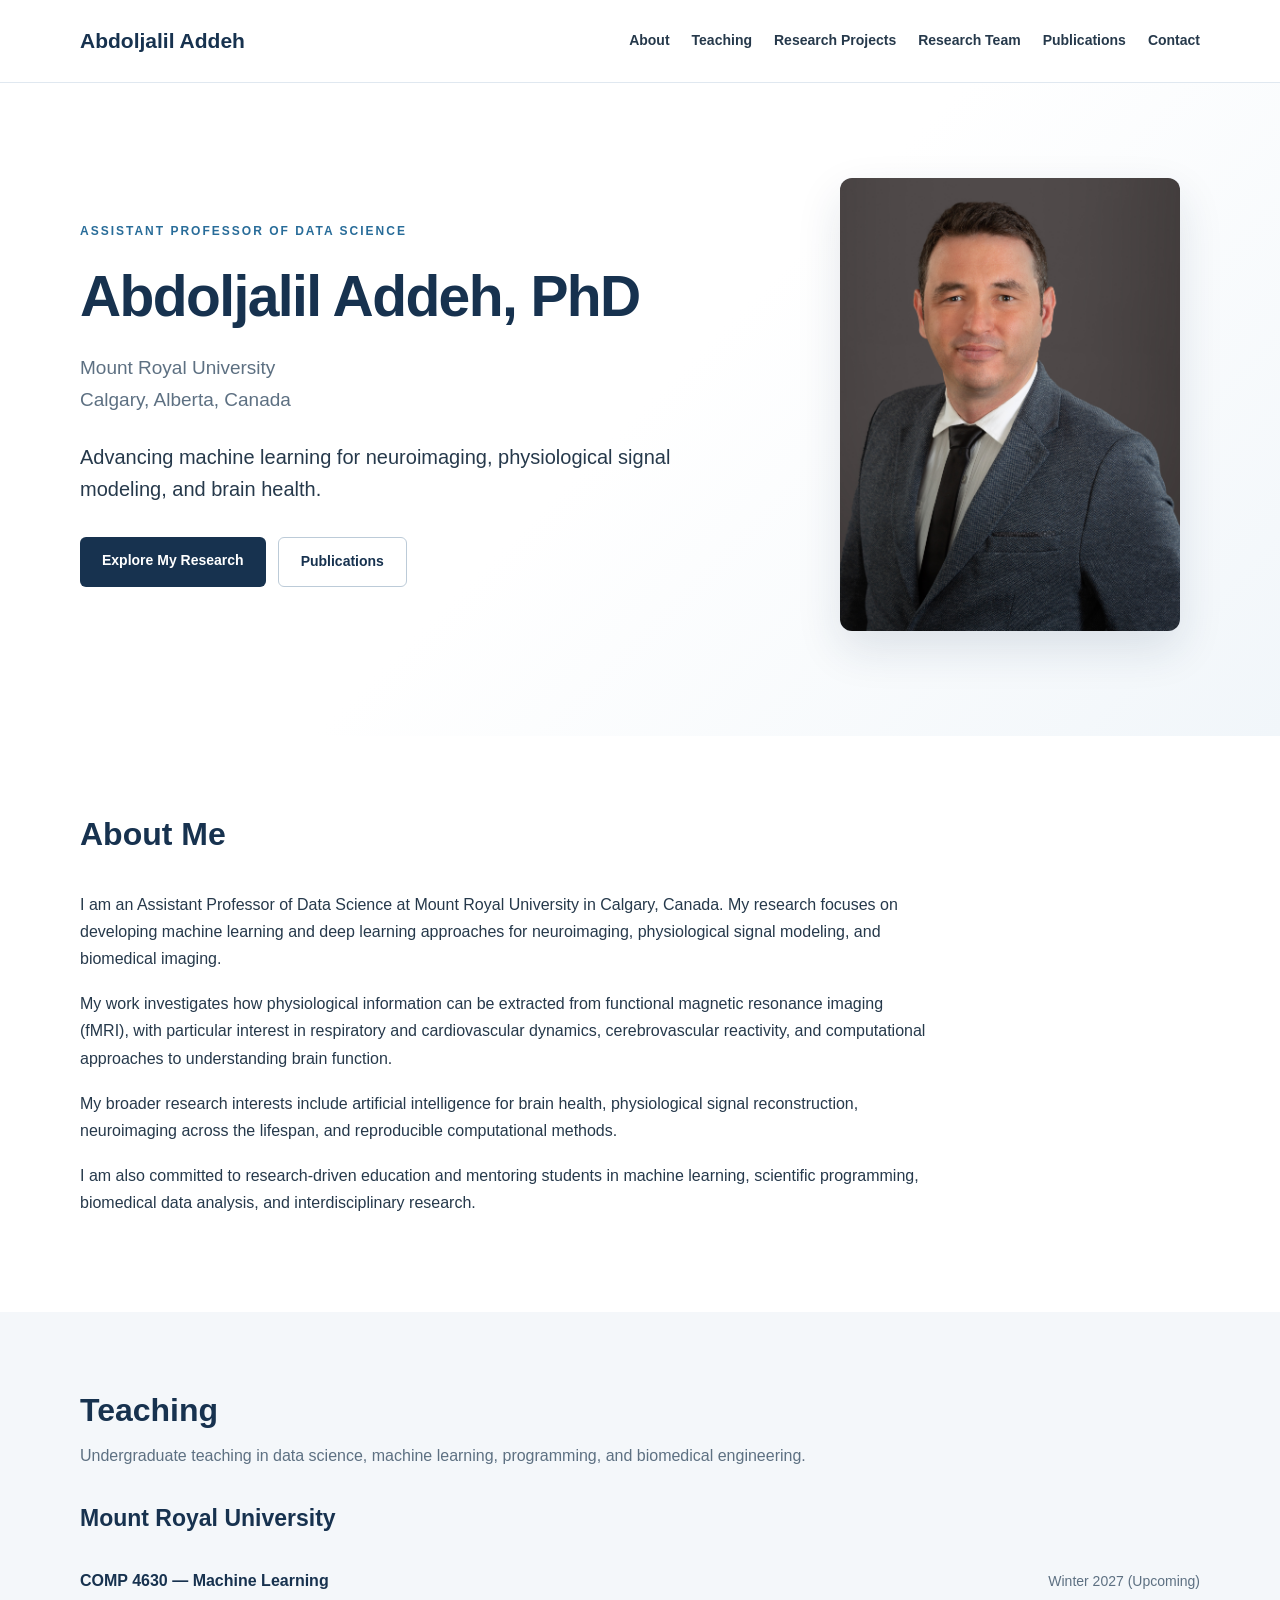
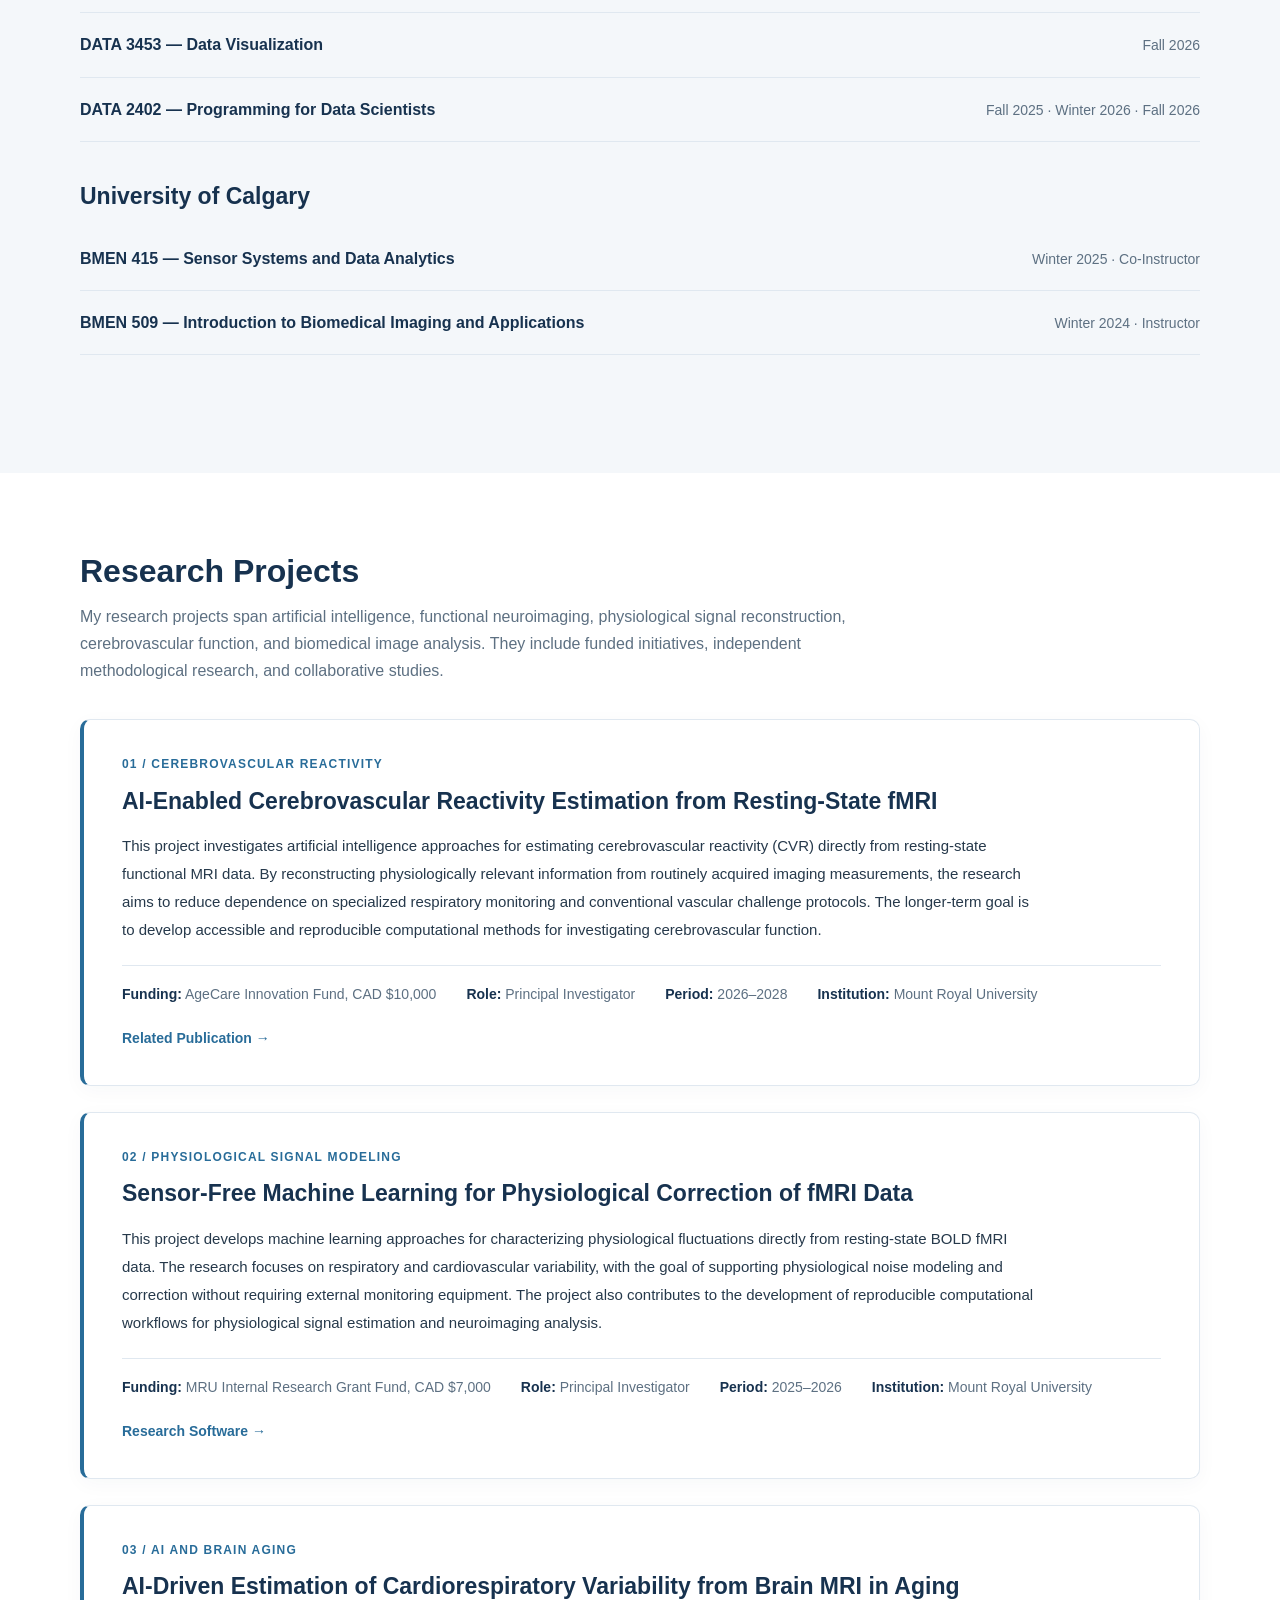
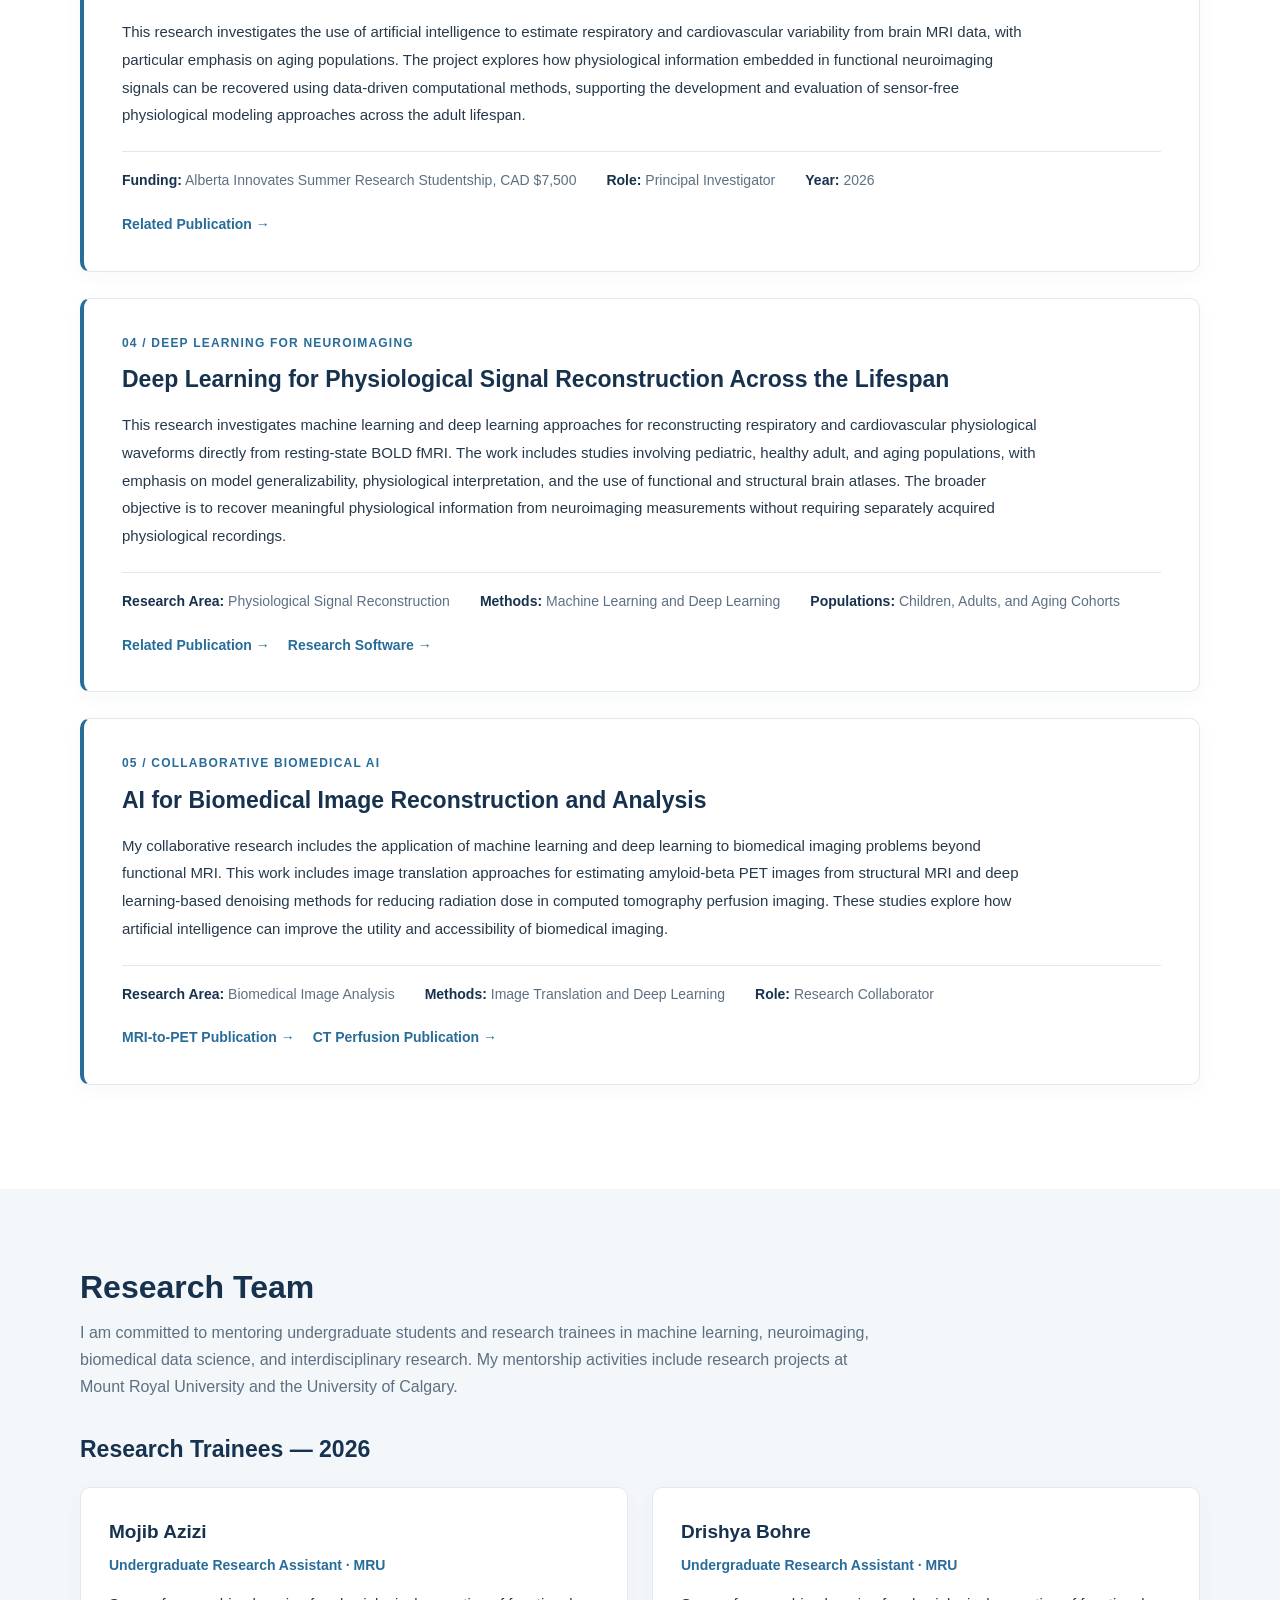
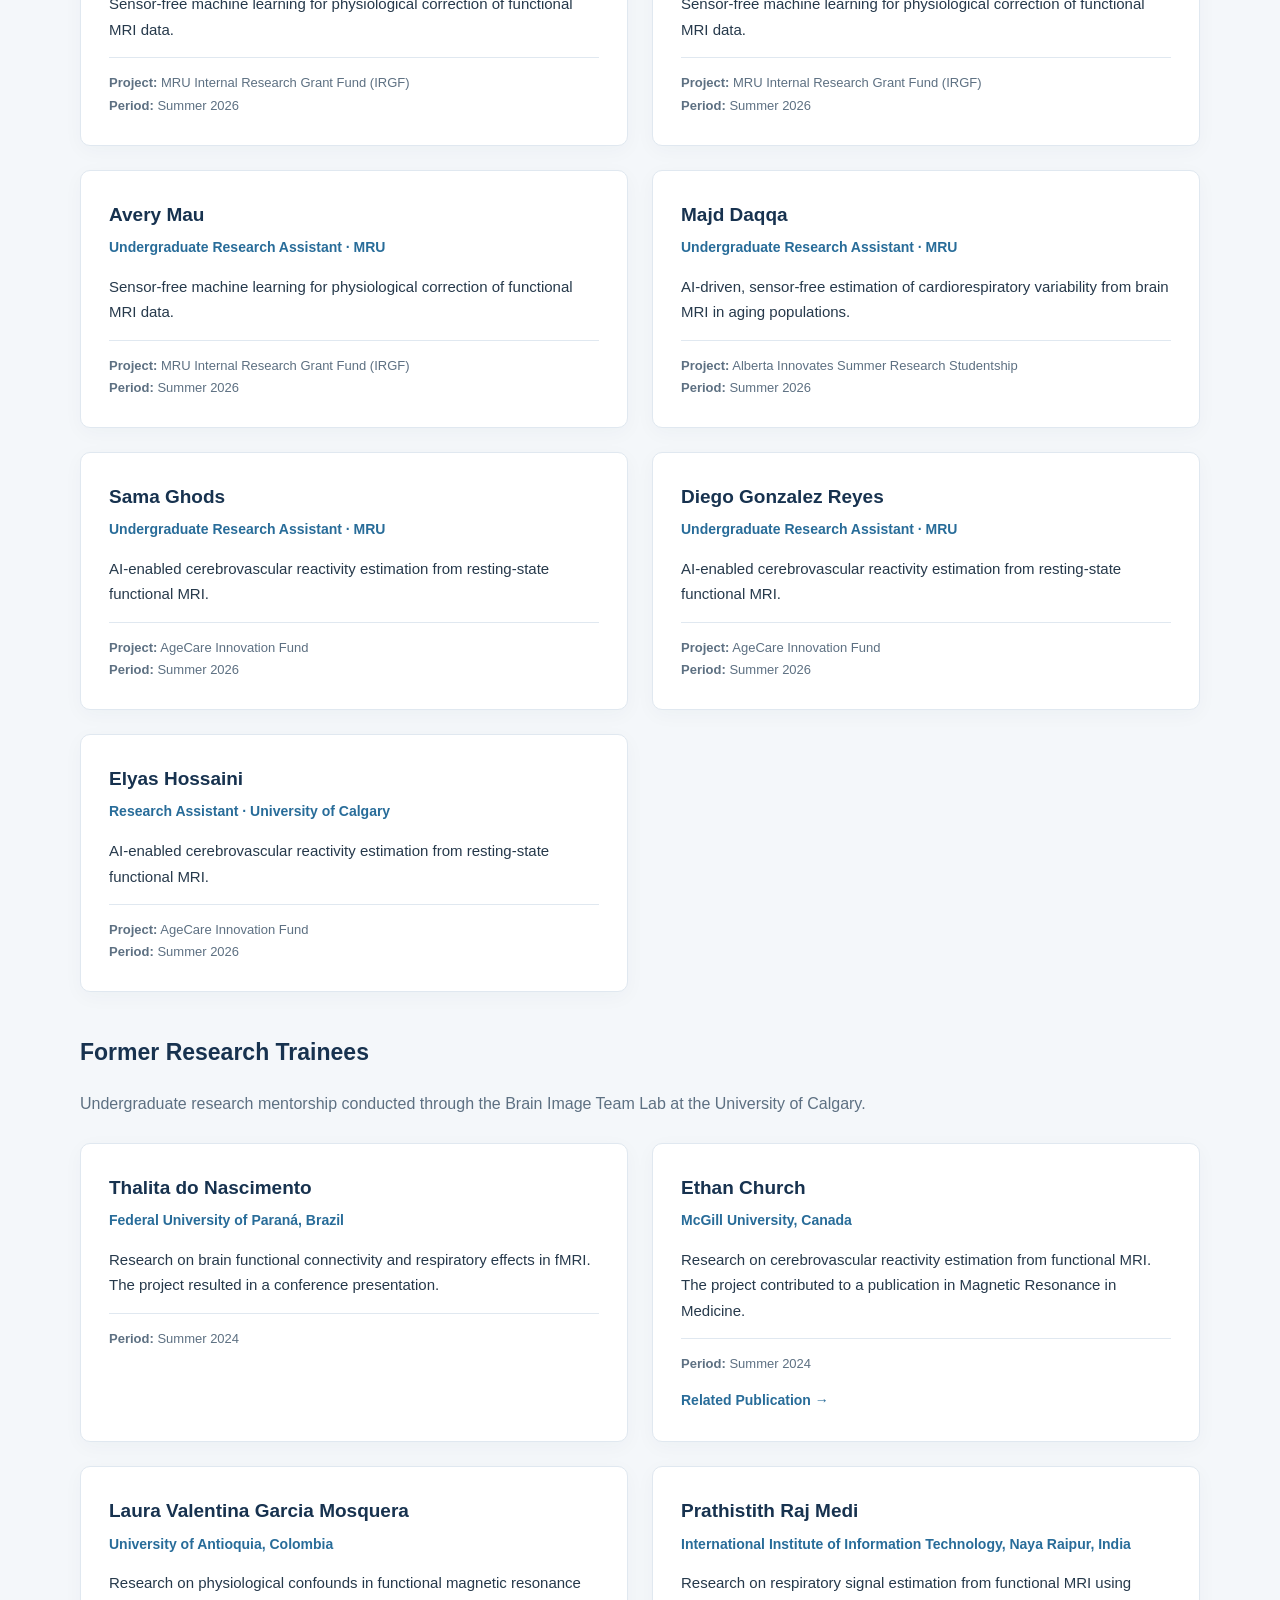
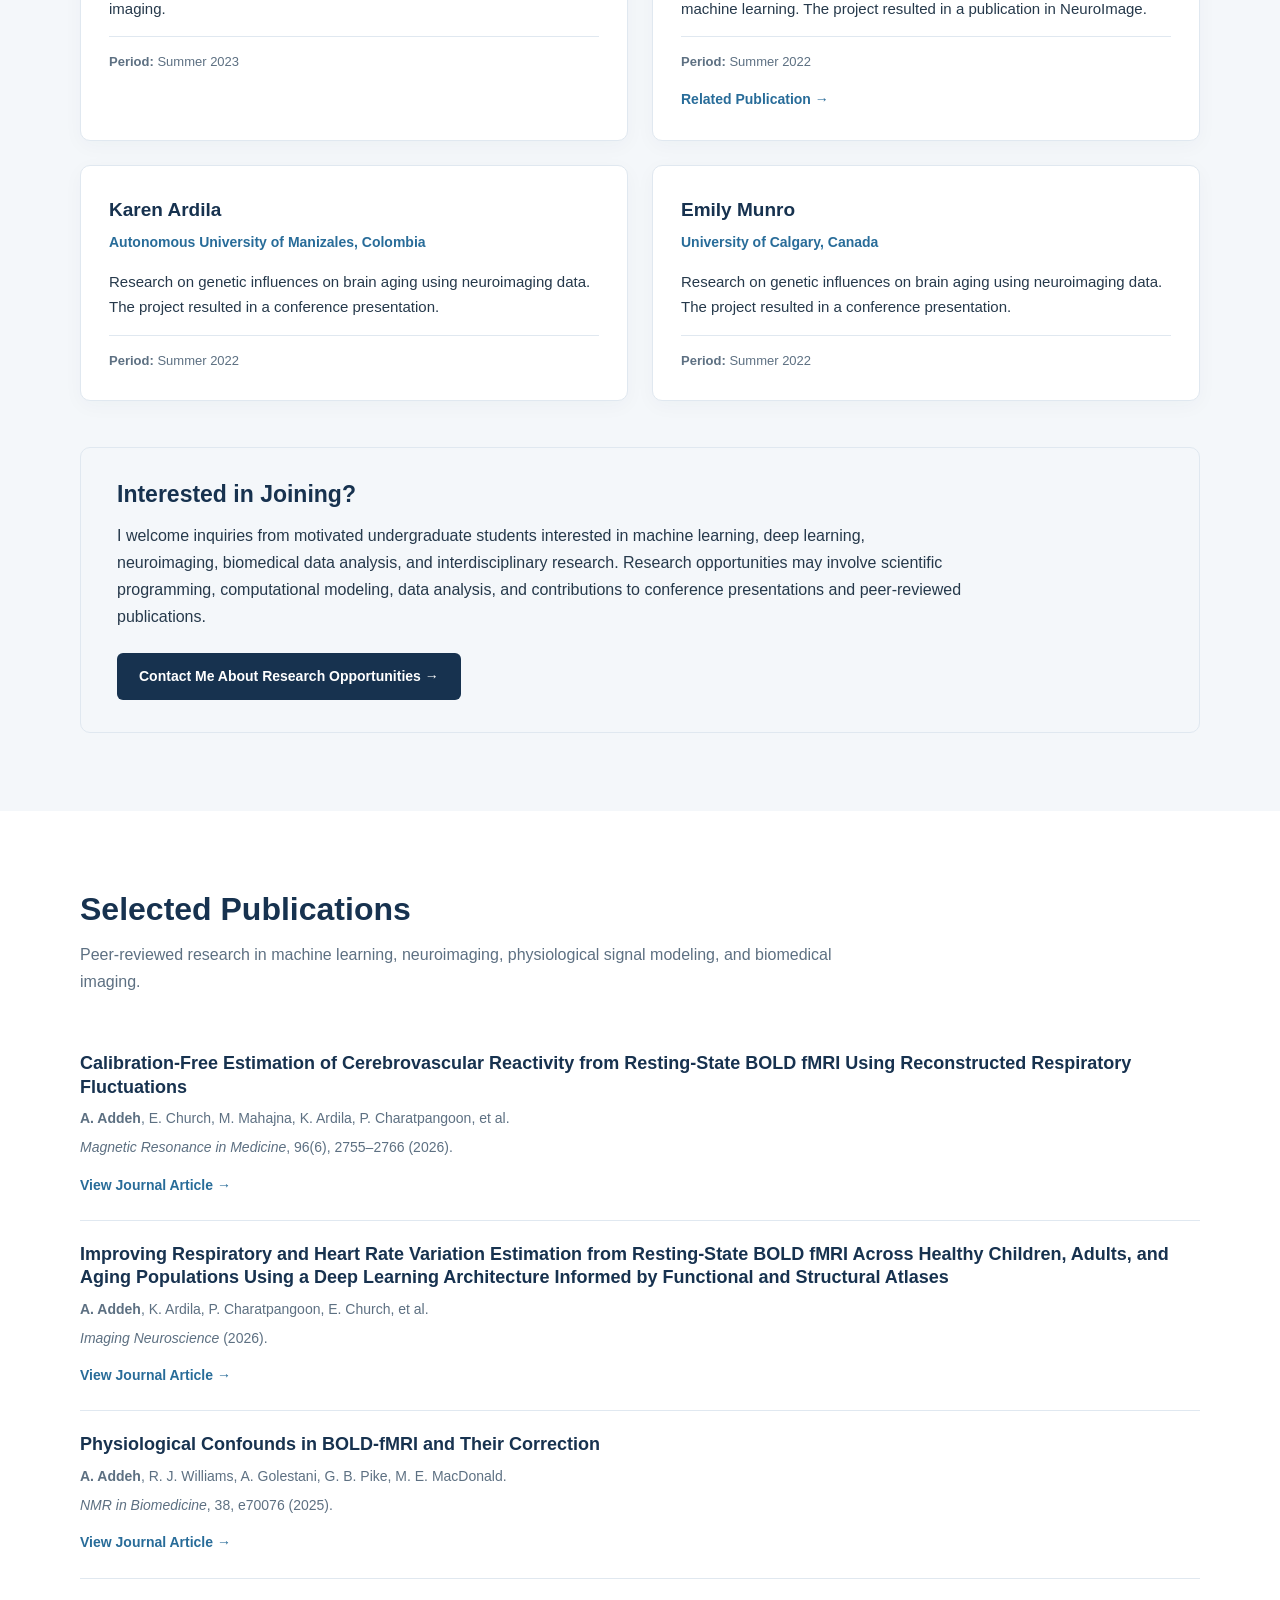
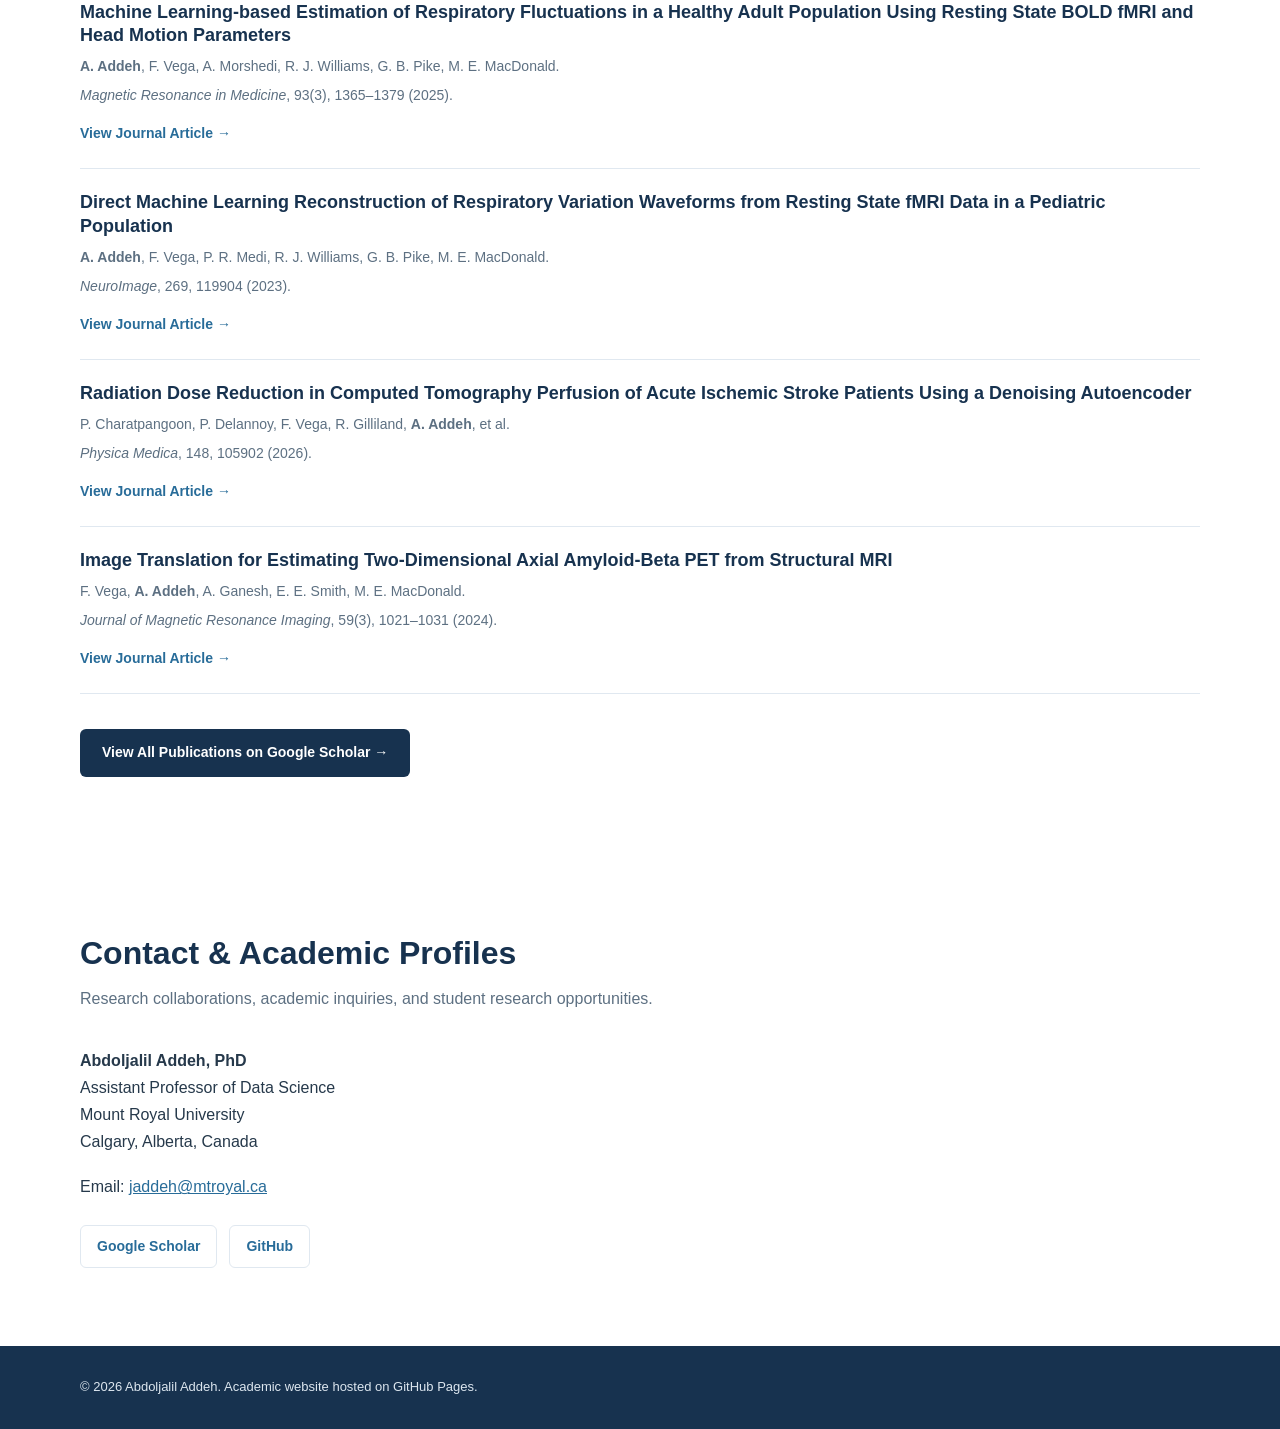
==== commit 2f0a4dd9: "Update index.html" ====
--- a/index.html
+++ b/index.html
@@ -23,7 +23,6 @@
 }
 
 * { box-sizing: border-box; }
-
 html { scroll-behavior: smooth; }
 
 body {
@@ -950,9 +949,6 @@
 
 <!-- RESEARCH TEAM -->
 
-
-
-
 <section id="team" class="section-alt">
   <div class="container">
 
@@ -1235,15 +1231,19 @@
         presentations and peer-reviewed publications.
       </p>
 
-      <a href="mailto:jaddeh@mtroyal.ca"
+      <!-- Opens Gmail with recipient and subject -->
+
+      <a href="https://mail.google.com/mail/?view=cm&amp;fs=1&amp;to=jaddeh%40mtroyal.ca&amp;su=Research%20Opportunity%20Inquiry"
+         target="_blank"
+         rel="noopener noreferrer"
          class="btn btn-primary">
-        Contact Me About Research Opportunities
+        Contact Me About Research Opportunities &rarr;
       </a>
+
     </div>
 
   </div>
 </section>
-
 
 <!-- PUBLICATIONS -->
 
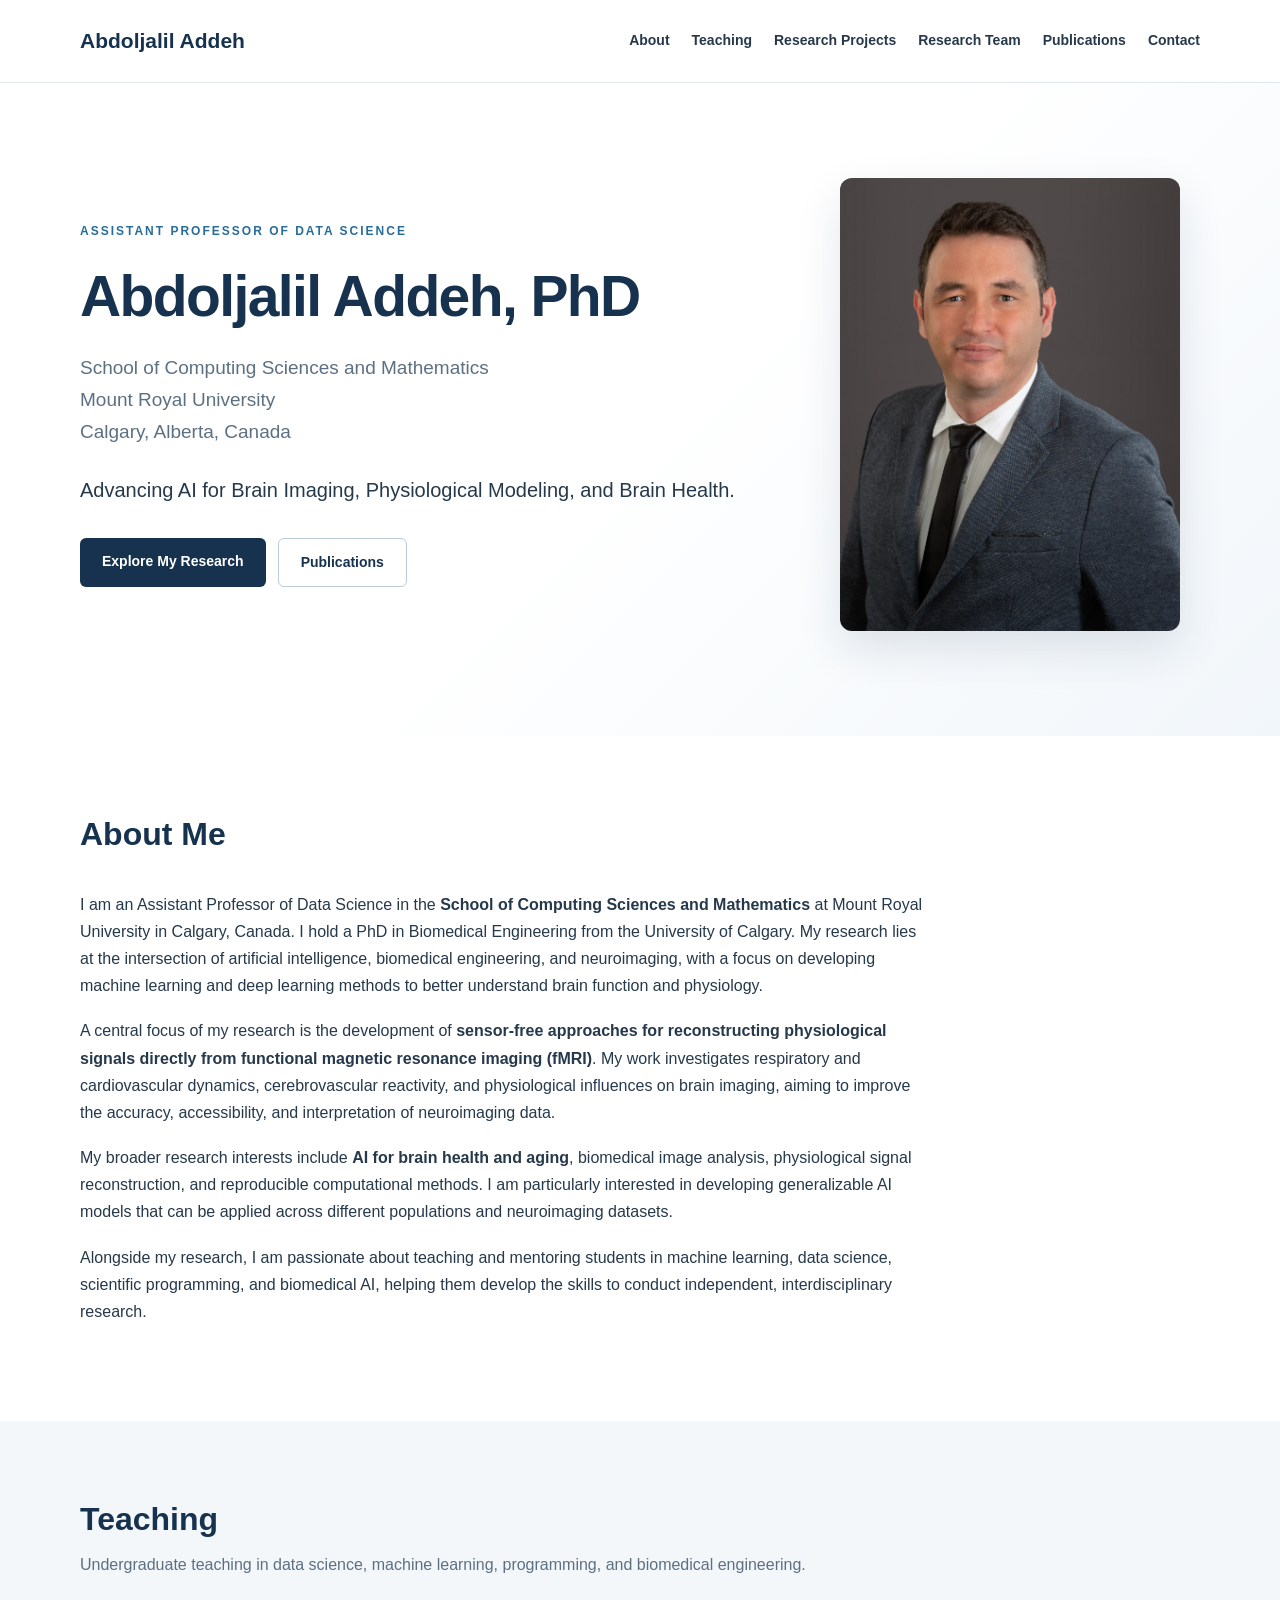
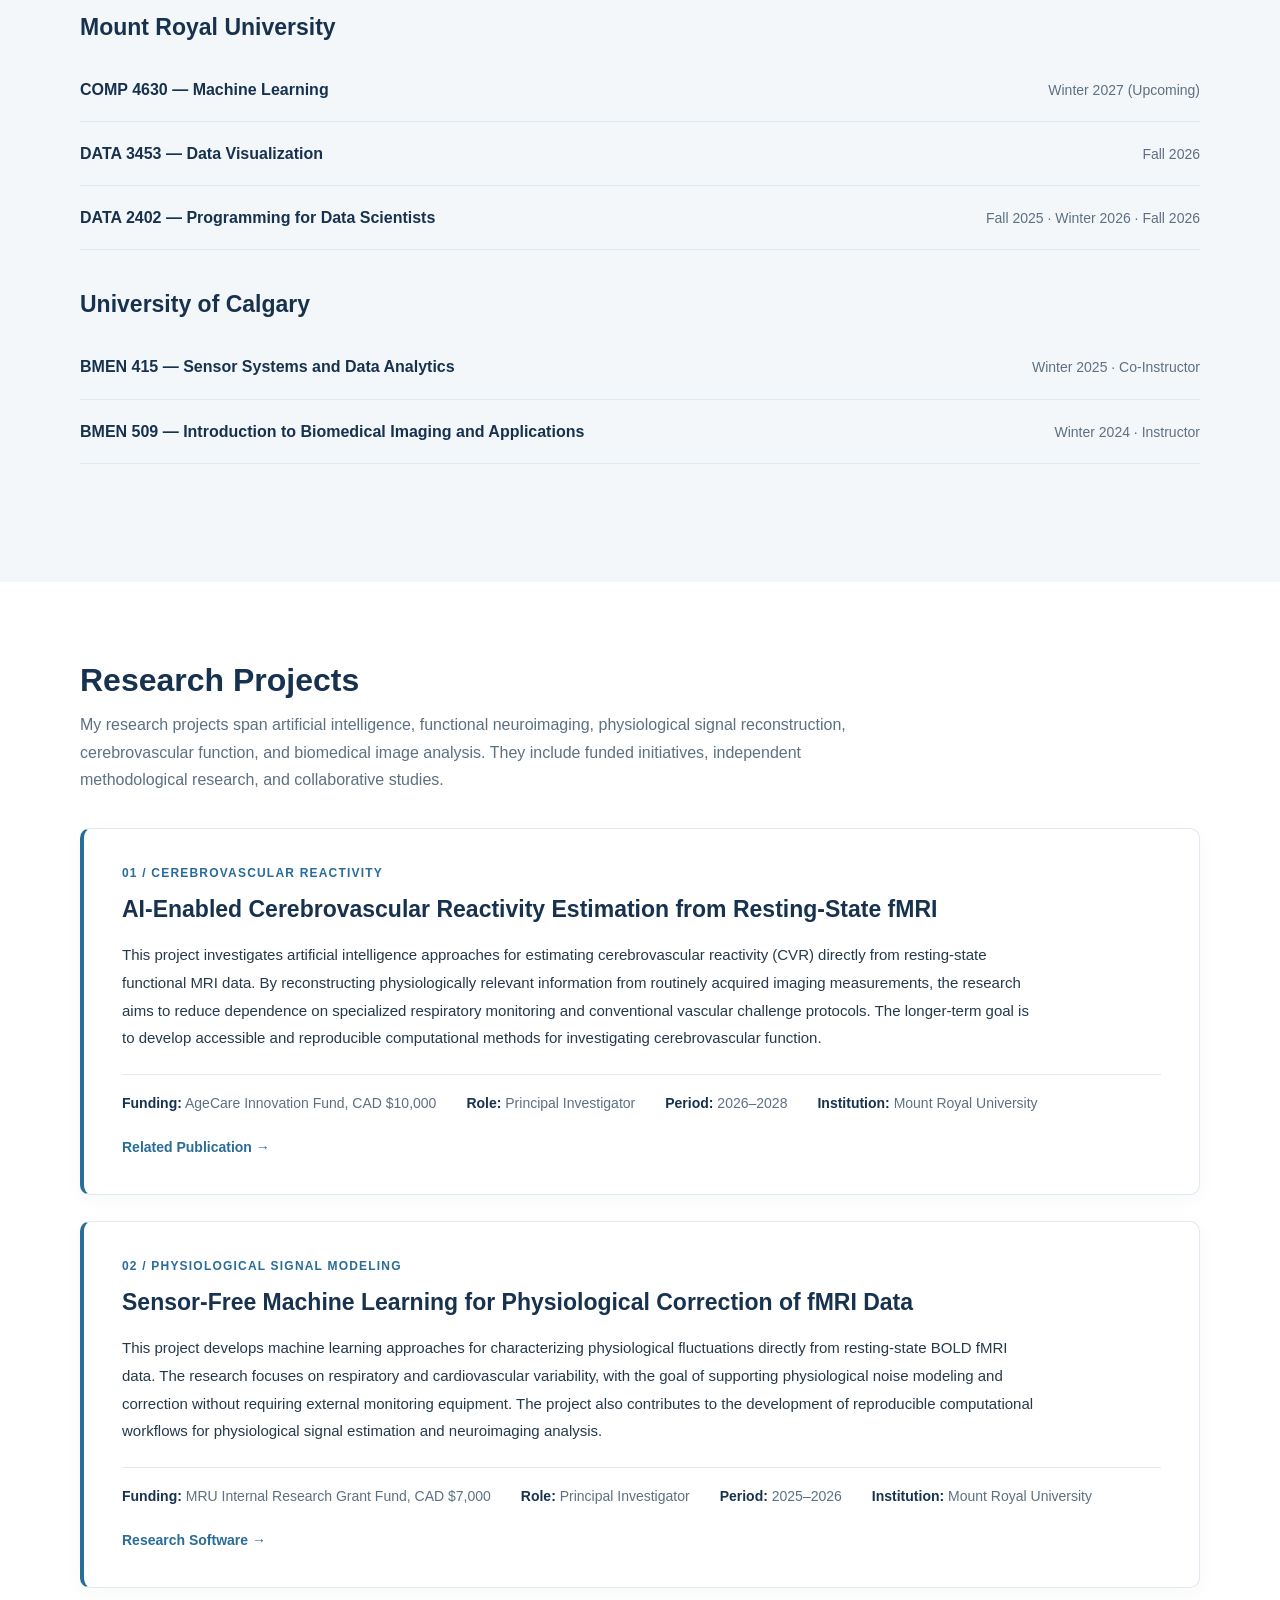
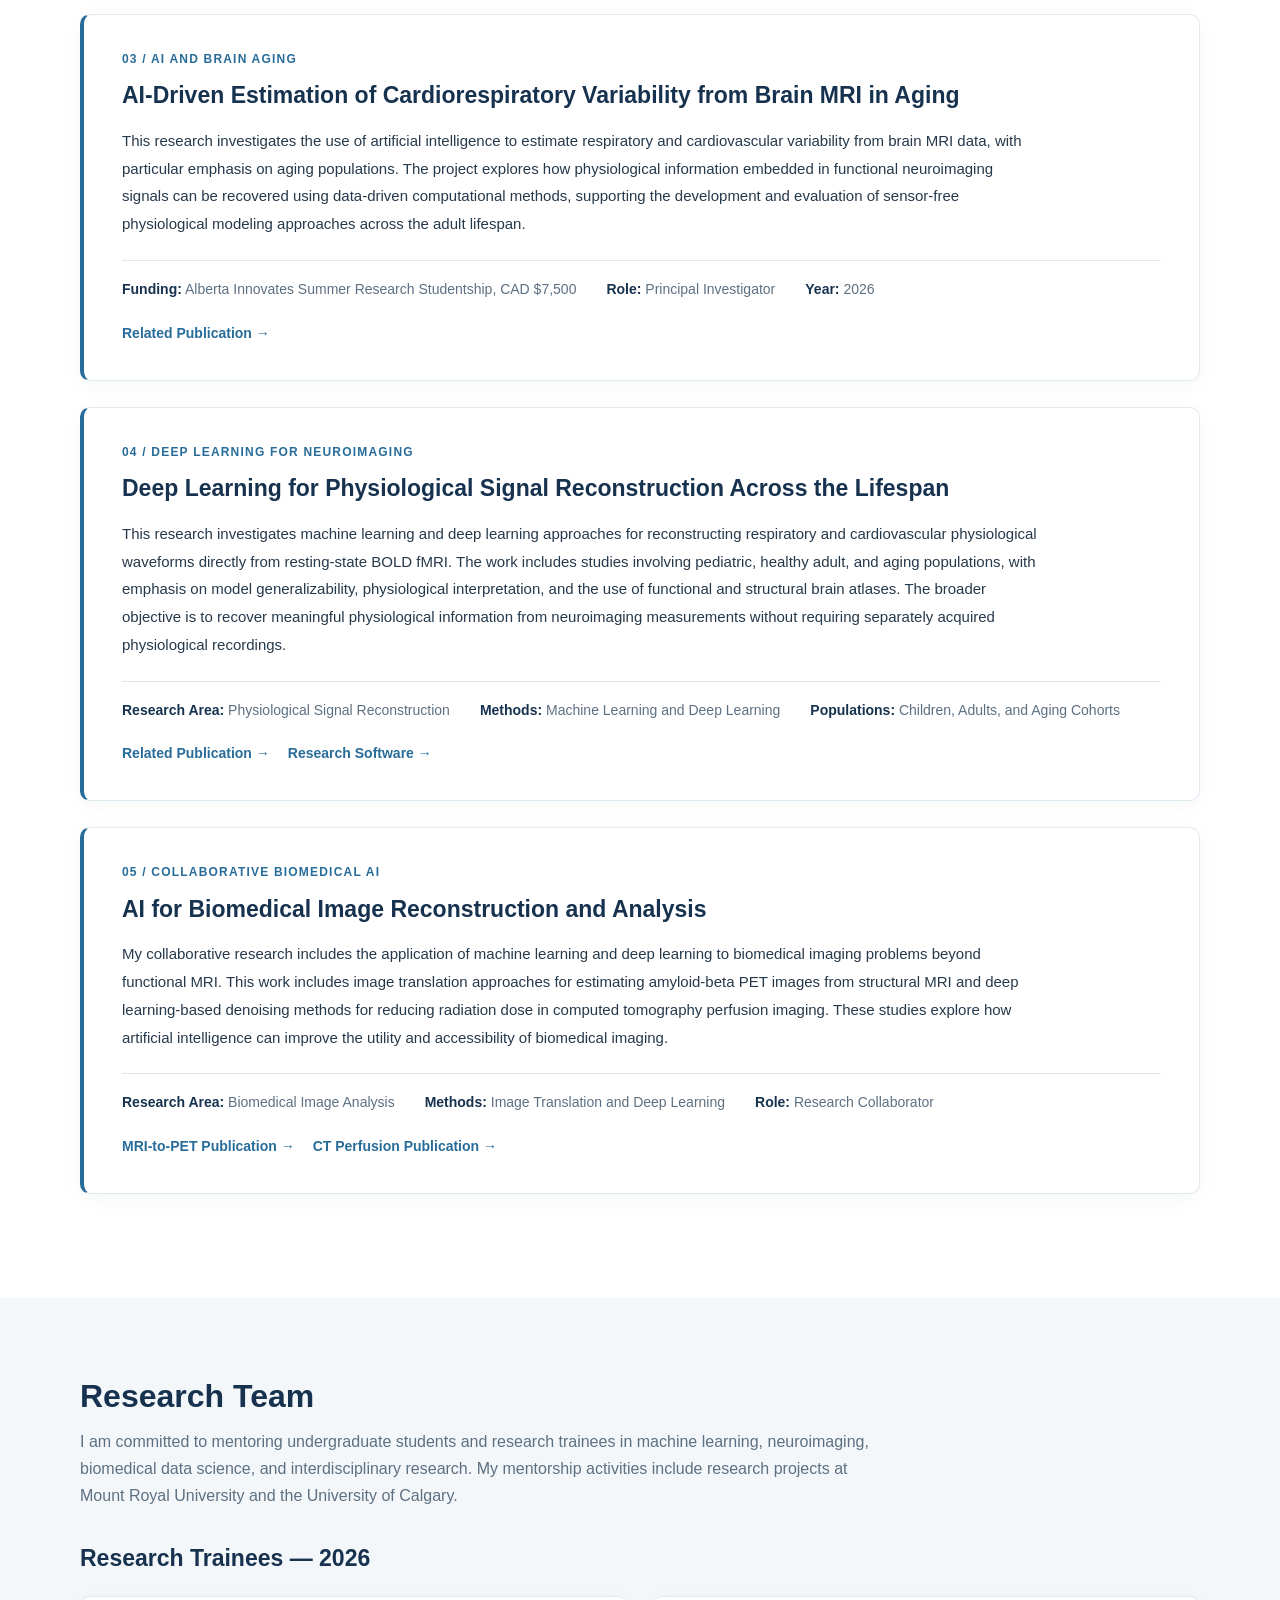
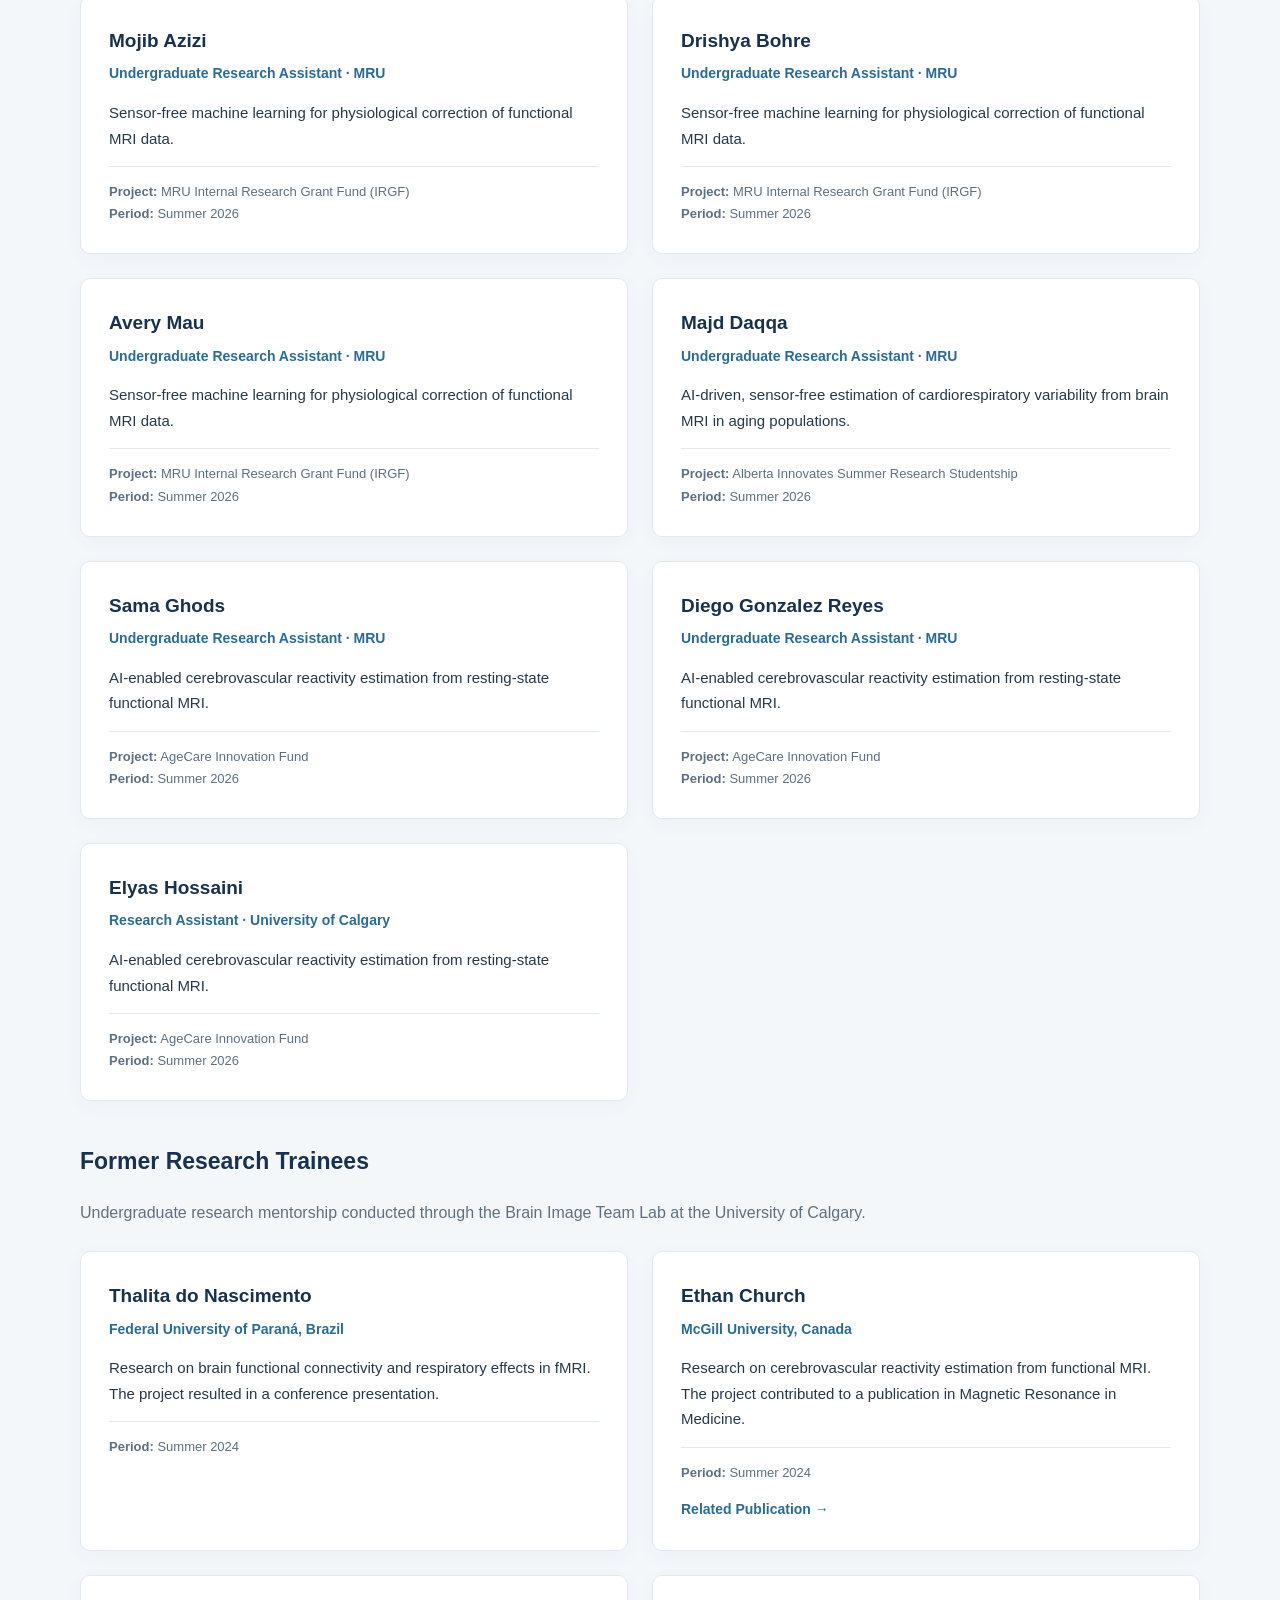
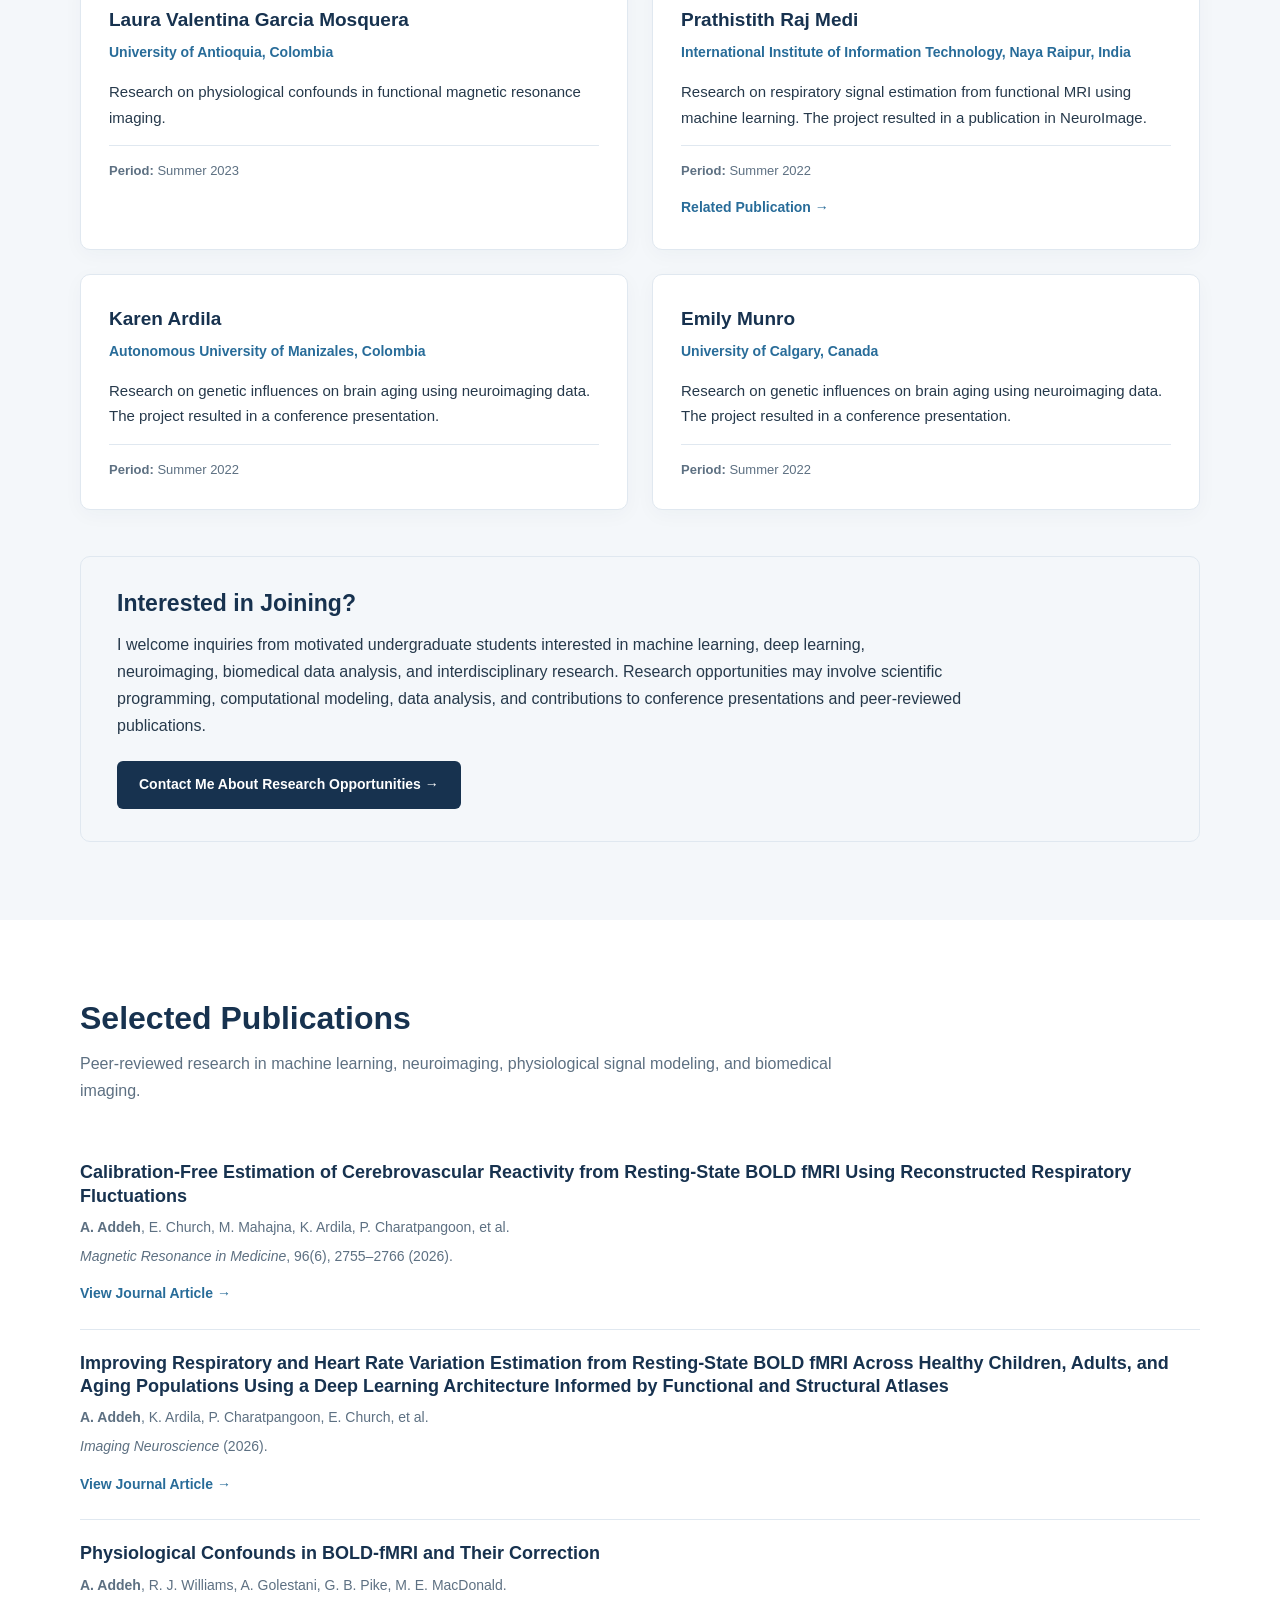
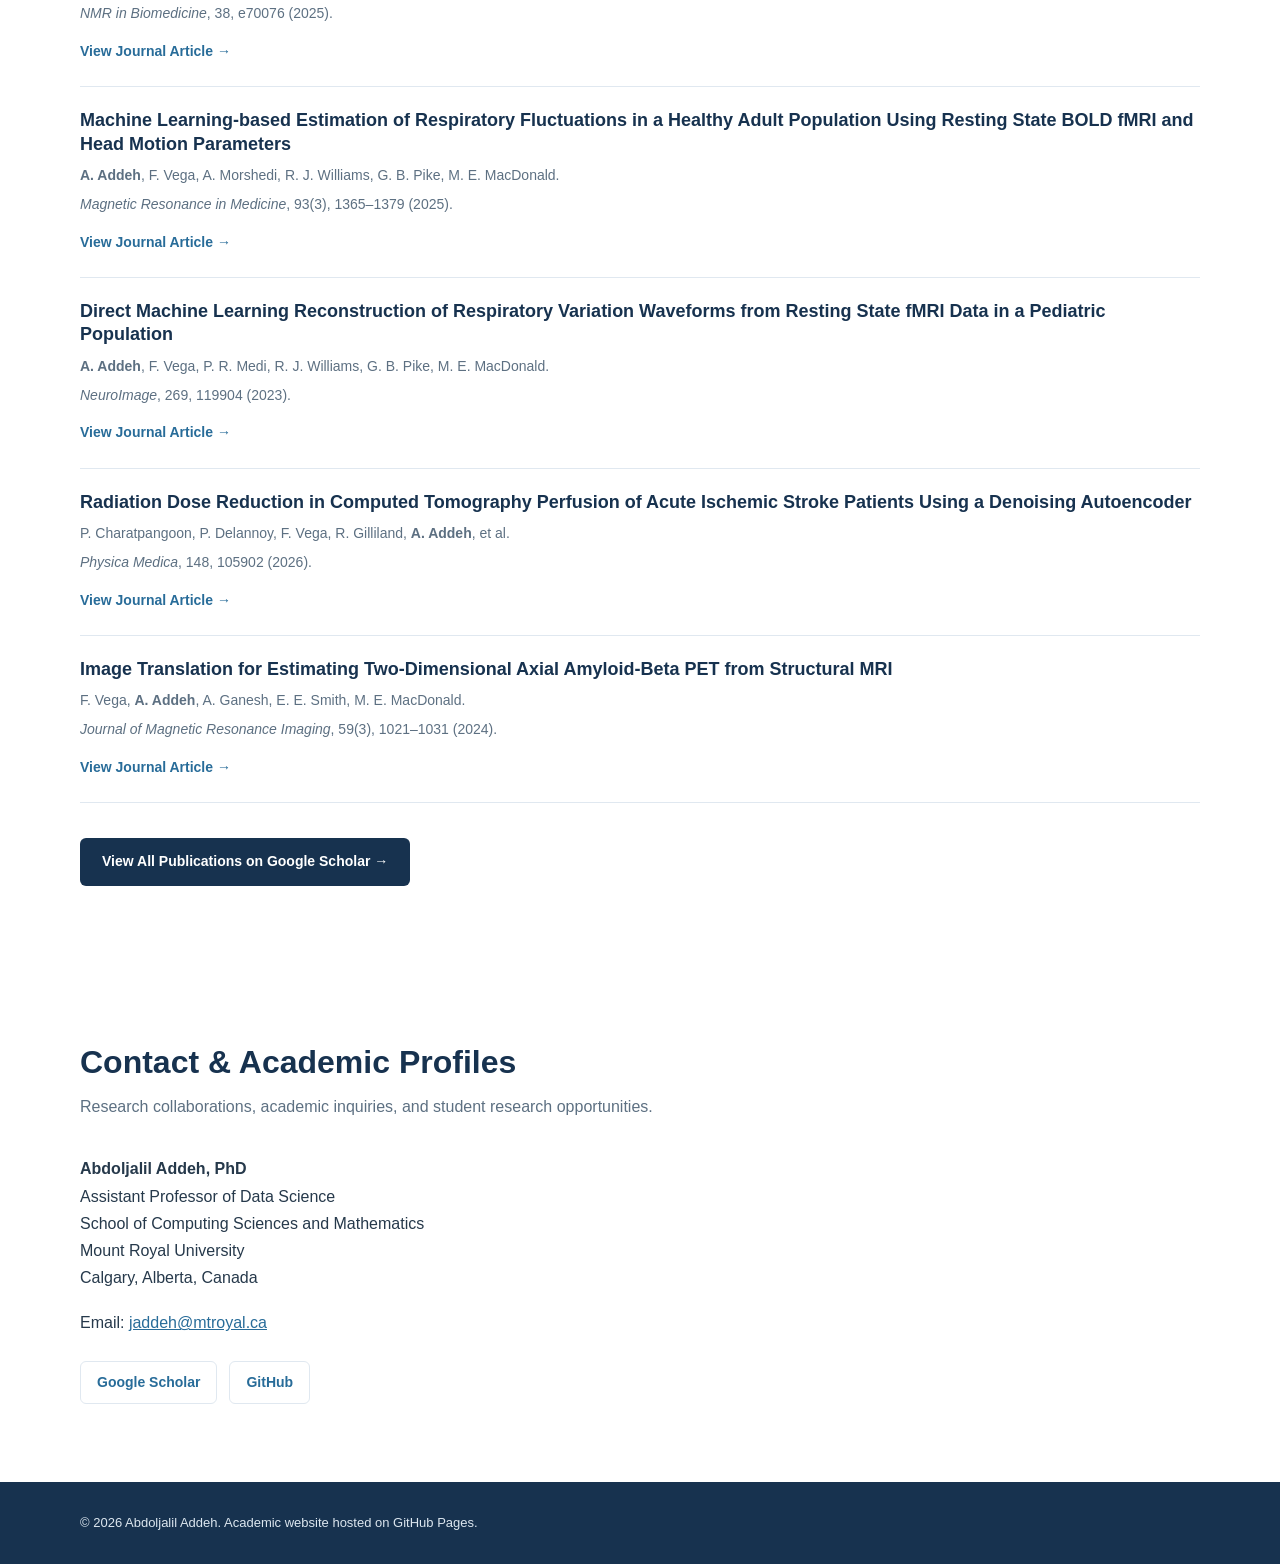
==== commit 47eadfed: "Update index.html" ====
--- a/index.html
+++ b/index.html
@@ -6,7 +6,7 @@
 <meta name="viewport" content="width=device-width, initial-scale=1">
 
 <meta name="description"
-content="Abdoljalil Addeh, PhD — Assistant Professor of Data Science at Mount Royal University. Research in machine learning, neuroimaging, physiological signal modeling, and biomedical imaging.">
+content="Abdoljalil Addeh, PhD — Assistant Professor of Data Science at Mount Royal University. Research in artificial intelligence, neuroimaging, physiological signal modeling, and brain health.">
 
 <meta name="theme-color" content="#ffffff">
 <title>Abdoljalil Addeh, PhD | Academic Website</title>
@@ -522,13 +522,14 @@
       <h1>Abdoljalil Addeh, PhD</h1>
 
       <p class="hero-role">
+        School of Computing Sciences and Mathematics<br>
         Mount Royal University<br>
         Calgary, Alberta, Canada
       </p>
 
       <p class="hero-description">
-        Advancing machine learning for neuroimaging,
-        physiological signal modeling, and brain health.
+        Advancing AI for Brain Imaging,
+        Physiological Modeling, and Brain Health.
       </p>
 
       <div class="hero-buttons">
@@ -567,34 +568,45 @@
 
     <div class="prose">
       <p>
-        I am an Assistant Professor of Data Science at
-        Mount Royal University in Calgary, Canada.
-        My research focuses on developing machine learning
-        and deep learning approaches for neuroimaging,
-        physiological signal modeling, and biomedical imaging.
-      </p>
-
-      <p>
-        My work investigates how physiological information
-        can be extracted from functional magnetic resonance
-        imaging (fMRI), with particular interest in
-        respiratory and cardiovascular dynamics,
-        cerebrovascular reactivity, and computational
-        approaches to understanding brain function.
-      </p>
-
-      <p>
-        My broader research interests include artificial
-        intelligence for brain health, physiological
-        signal reconstruction, neuroimaging across the
-        lifespan, and reproducible computational methods.
-      </p>
-
-      <p>
-        I am also committed to research-driven education
-        and mentoring students in machine learning,
-        scientific programming, biomedical data analysis,
-        and interdisciplinary research.
+        I am an Assistant Professor of Data Science in the
+        <strong>School of Computing Sciences and Mathematics</strong>
+        at Mount Royal University in Calgary, Canada.
+        I hold a PhD in Biomedical Engineering from the
+        University of Calgary. My research lies at the
+        intersection of artificial intelligence, biomedical
+        engineering, and neuroimaging, with a focus on
+        developing machine learning and deep learning methods
+        to better understand brain function and physiology.
+      </p>
+
+      <p>
+        A central focus of my research is the development of
+        <strong>sensor-free approaches for reconstructing
+        physiological signals directly from functional
+        magnetic resonance imaging (fMRI)</strong>.
+        My work investigates respiratory and cardiovascular
+        dynamics, cerebrovascular reactivity, and physiological
+        influences on brain imaging, aiming to improve the
+        accuracy, accessibility, and interpretation of
+        neuroimaging data.
+      </p>
+
+      <p>
+        My broader research interests include
+        <strong>AI for brain health and aging</strong>,
+        biomedical image analysis, physiological signal
+        reconstruction, and reproducible computational methods.
+        I am particularly interested in developing generalizable
+        AI models that can be applied across different
+        populations and neuroimaging datasets.
+      </p>
+
+      <p>
+        Alongside my research, I am passionate about teaching
+        and mentoring students in machine learning, data
+        science, scientific programming, and biomedical AI,
+        helping them develop the skills to conduct independent,
+        interdisciplinary research.
       </p>
     </div>
   </div>
@@ -1172,8 +1184,7 @@
           </div>
           <a class="team-link"
              href="https://doi.org/10.1016/j.neuroimage.2023.119904"
-             target="_blank"
-             rel="noopener noreferrer">
+             target="_blank" rel="noopener noreferrer">
             Related Publication &rarr;
           </a>
         </article>
@@ -1231,11 +1242,7 @@
         presentations and peer-reviewed publications.
       </p>
 
-      <!-- Opens Gmail with recipient and subject -->
-
-      <a href="https://mail.google.com/mail/?view=cm&amp;fs=1&amp;to=jaddeh%40mtroyal.ca&amp;su=Research%20Opportunity%20Inquiry"
-         target="_blank"
-         rel="noopener noreferrer"
+      <a href="mailto:jaddeh@mtroyal.ca?subject=Research%20Opportunity%20Inquiry"
          class="btn btn-primary">
         Contact Me About Research Opportunities &rarr;
       </a>
@@ -1428,6 +1435,7 @@
       <p>
         <strong>Abdoljalil Addeh, PhD</strong><br>
         Assistant Professor of Data Science<br>
+        School of Computing Sciences and Mathematics<br>
         Mount Royal University<br>
         Calgary, Alberta, Canada
       </p>
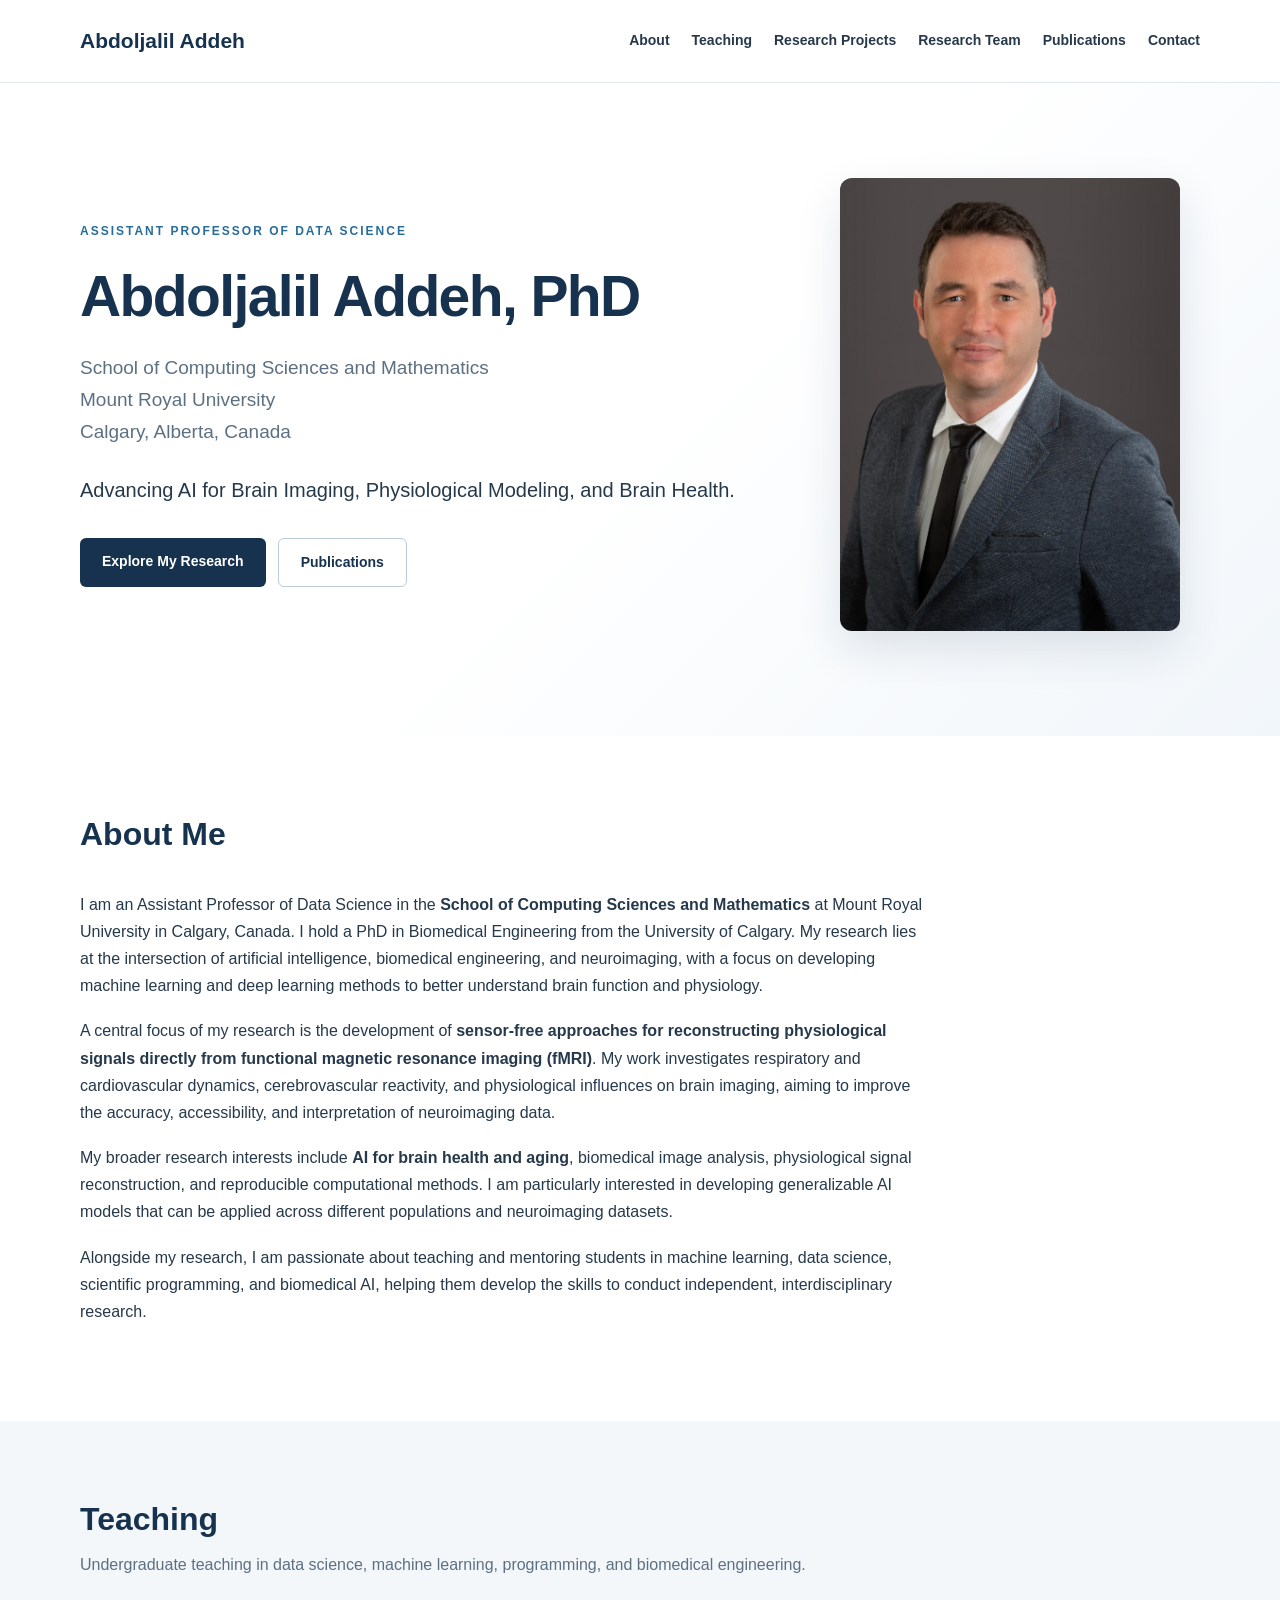
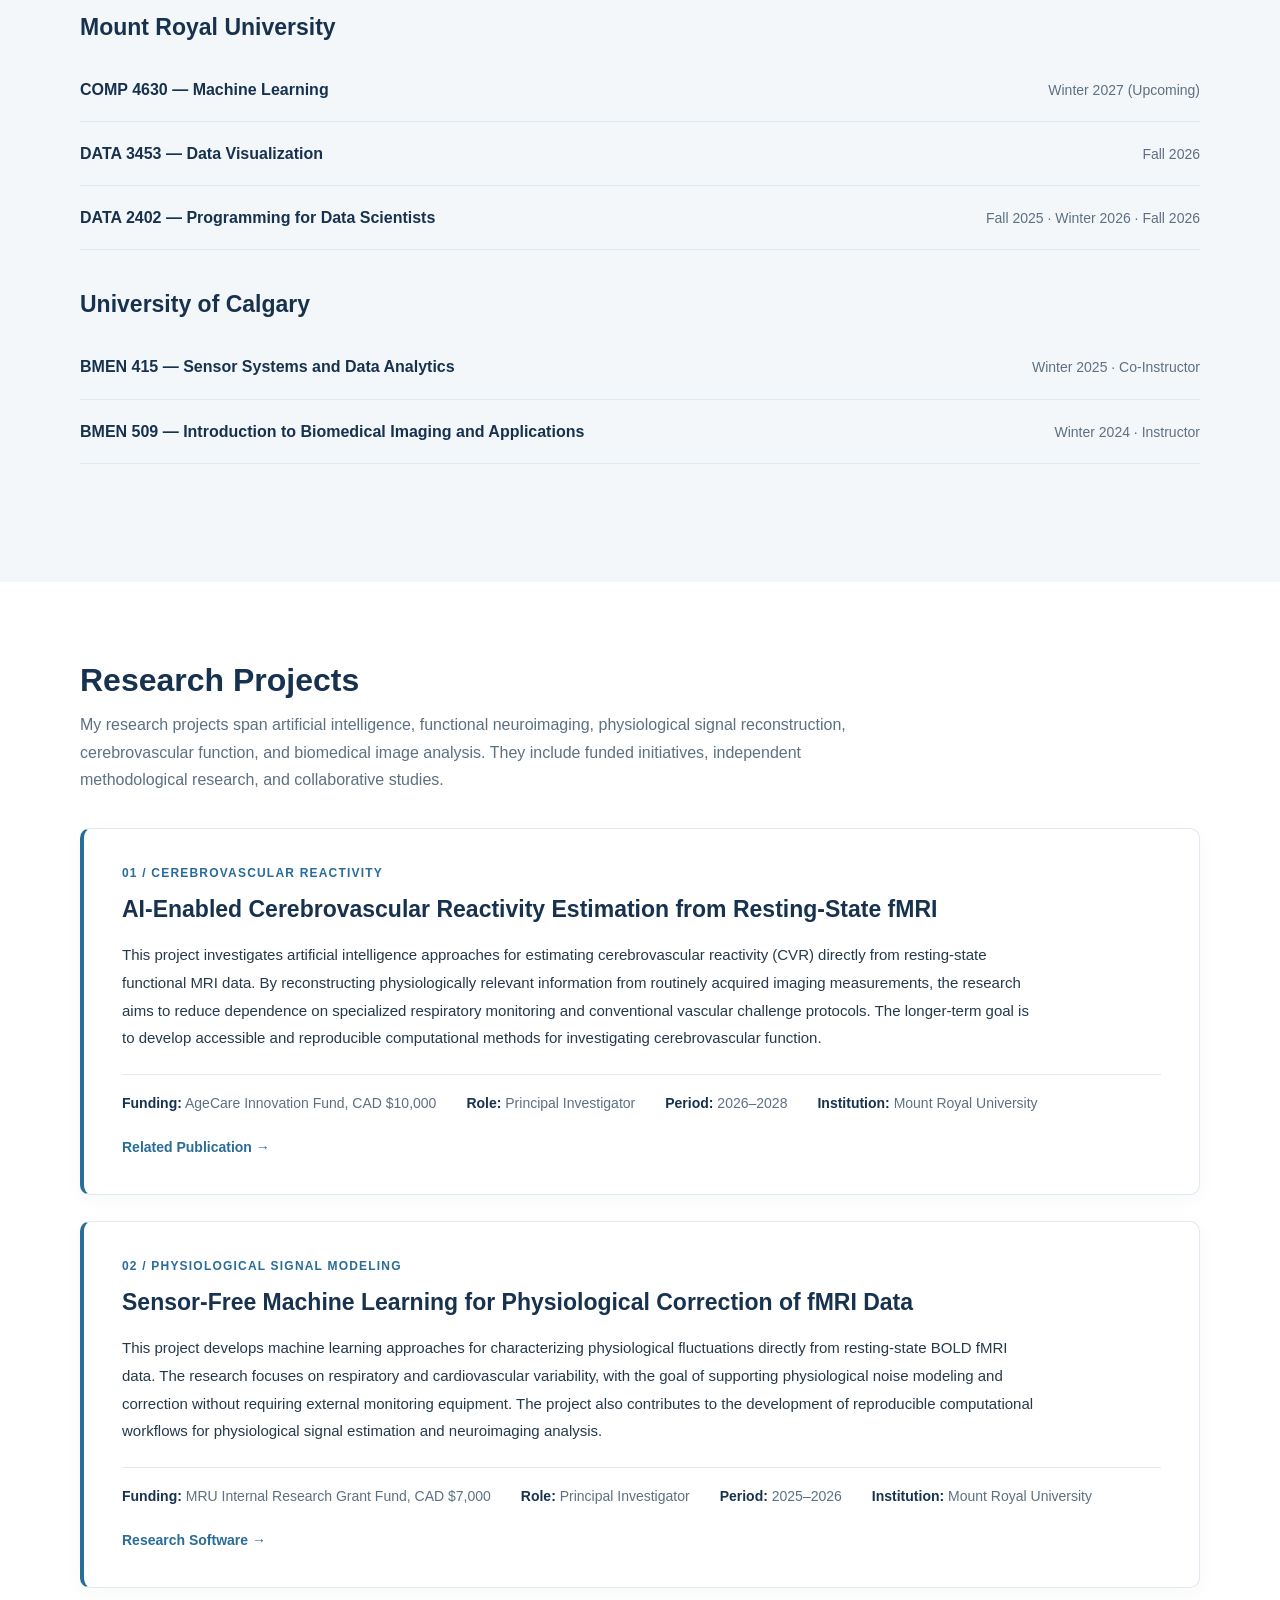
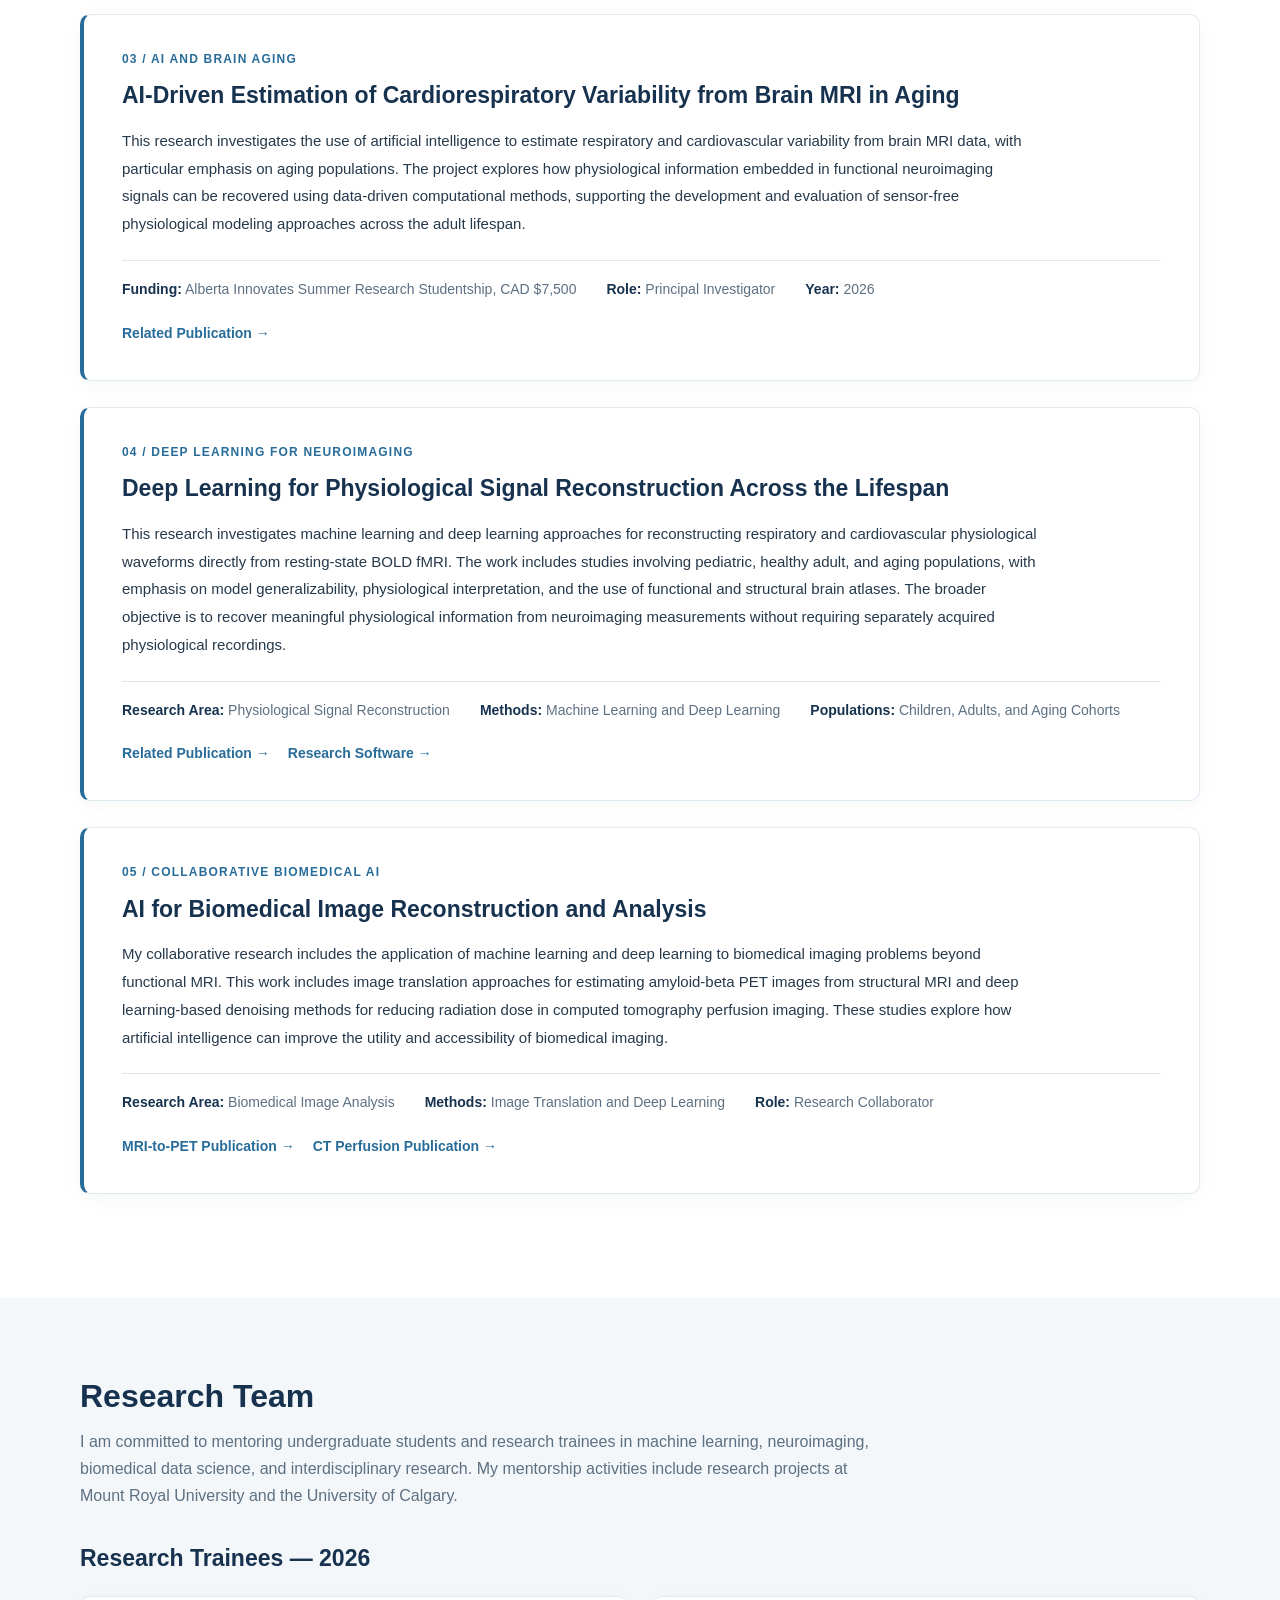
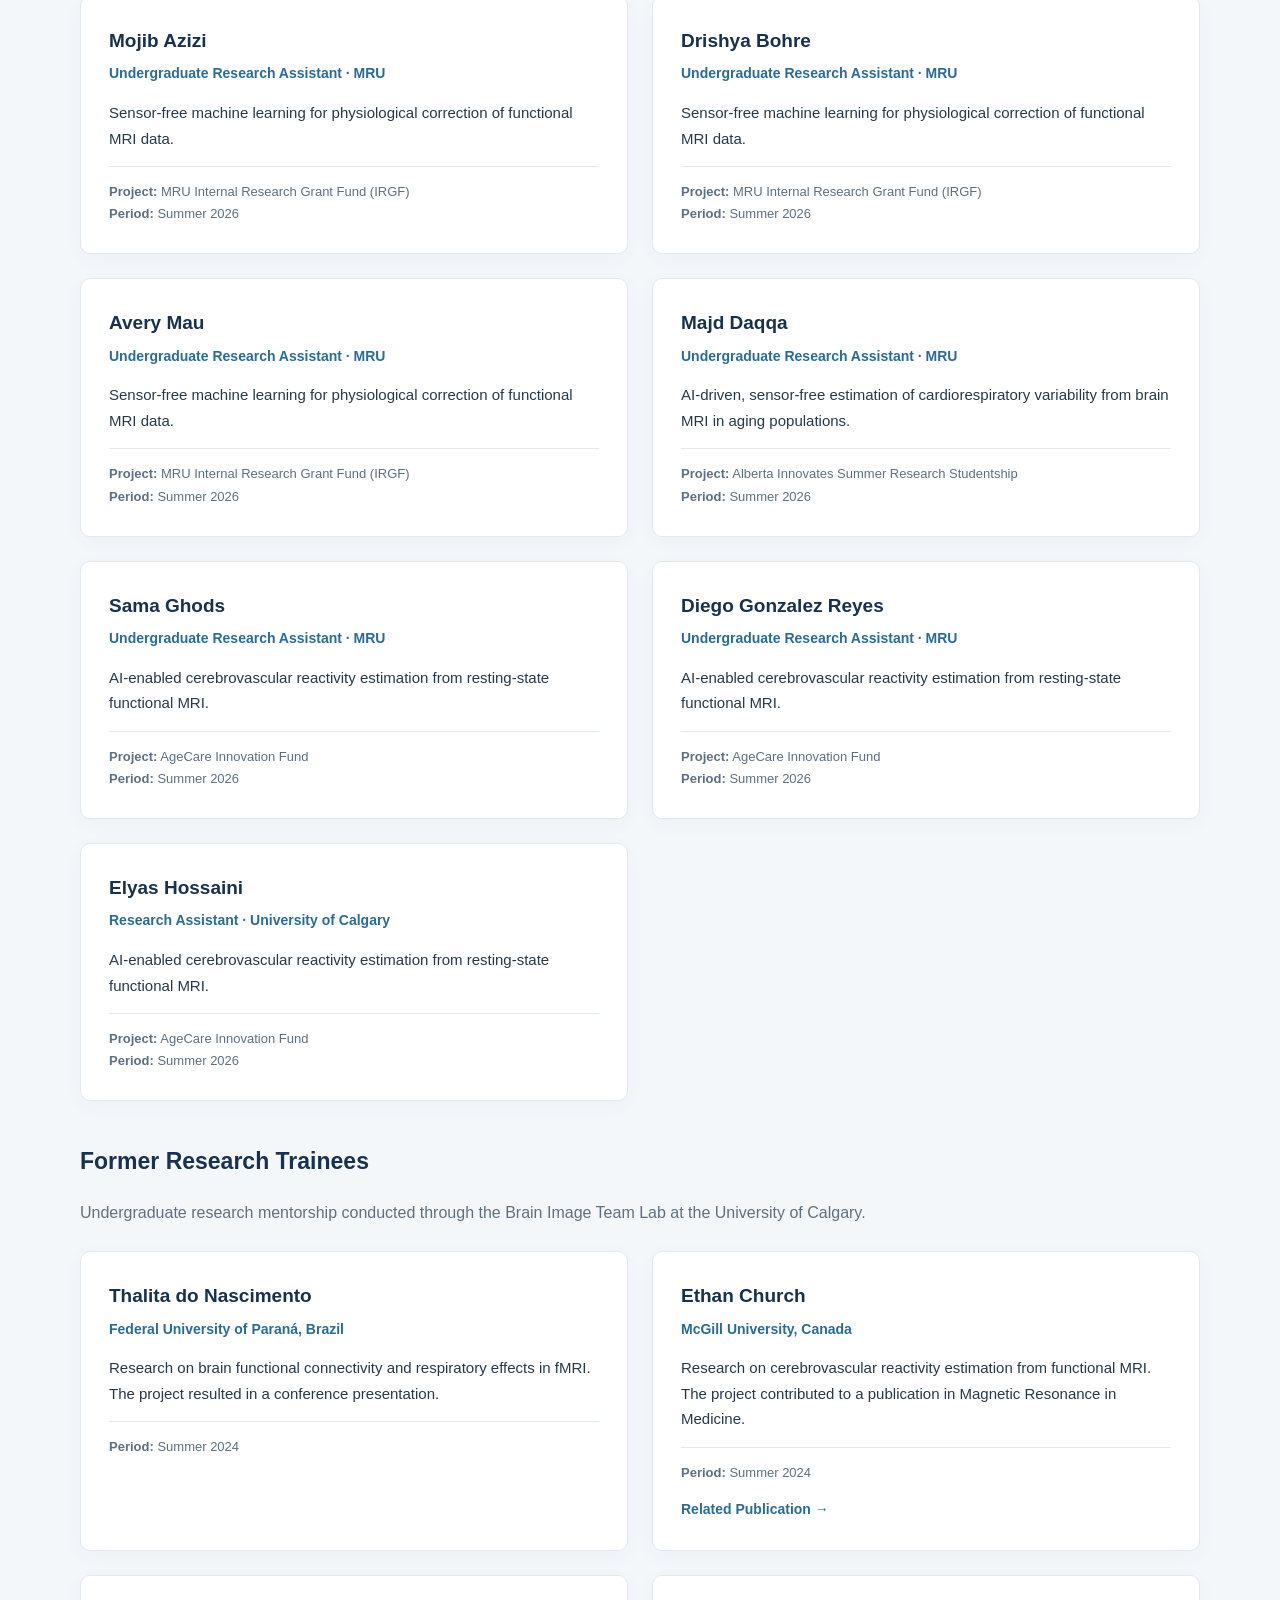
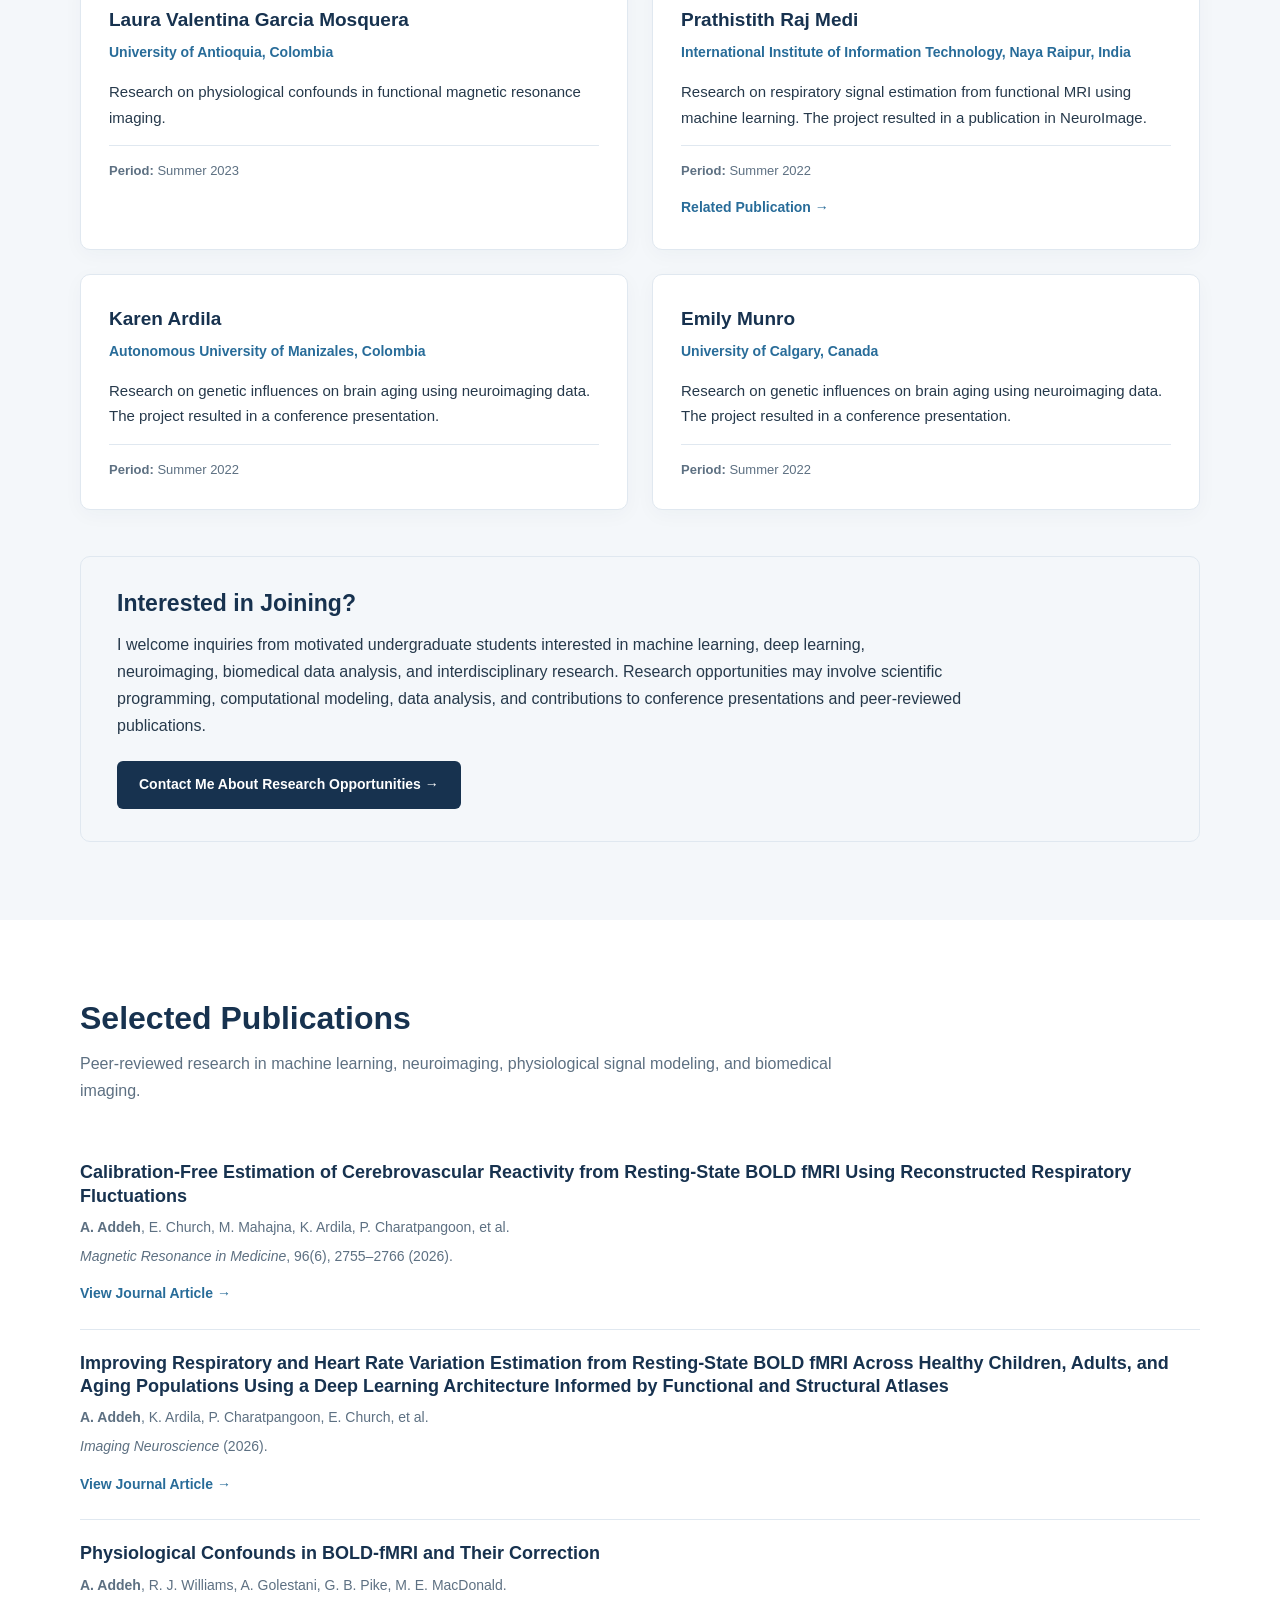
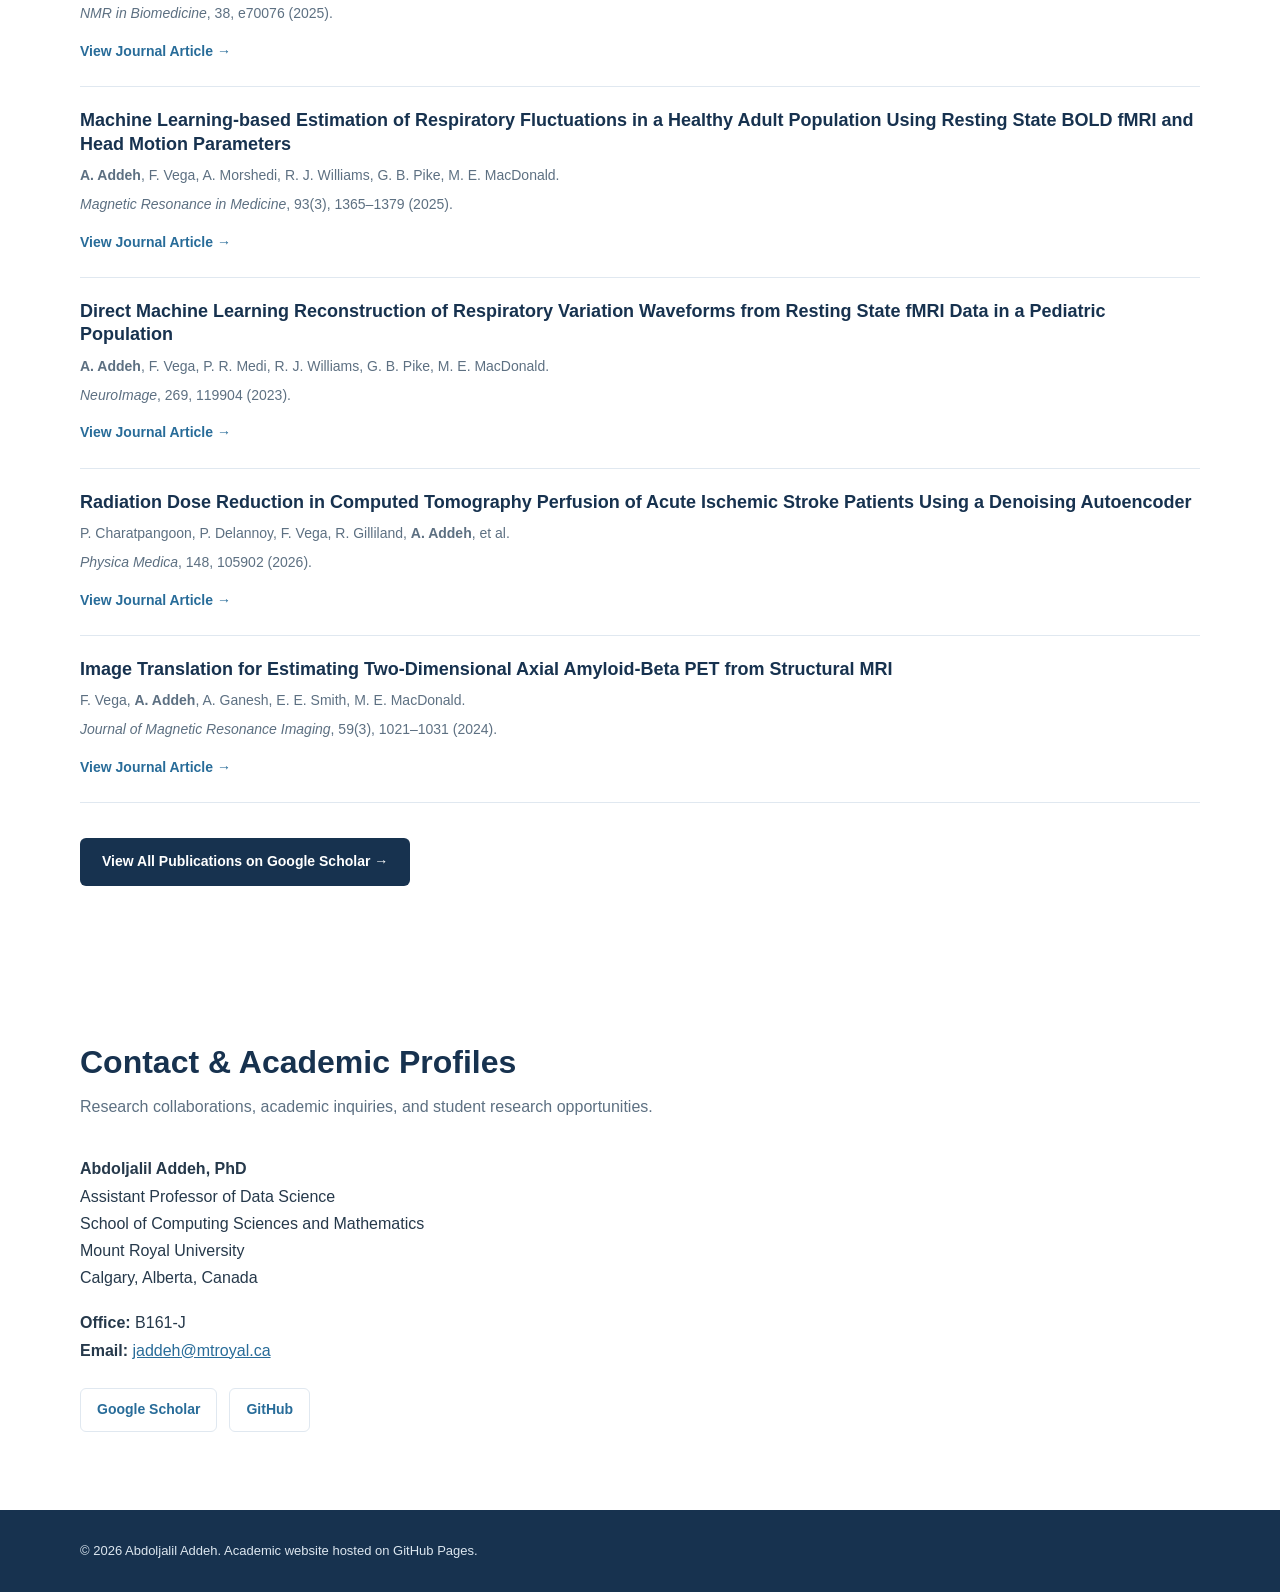
==== commit 85d90afe: "Update index.html" ====
--- a/index.html
+++ b/index.html
@@ -1441,7 +1441,8 @@
       </p>
 
       <p>
-        Email:
+        <strong>Office:</strong> B161-J<br>
+        <strong>Email:</strong>
         <a href="mailto:jaddeh@mtroyal.ca">
           jaddeh@mtroyal.ca
         </a>
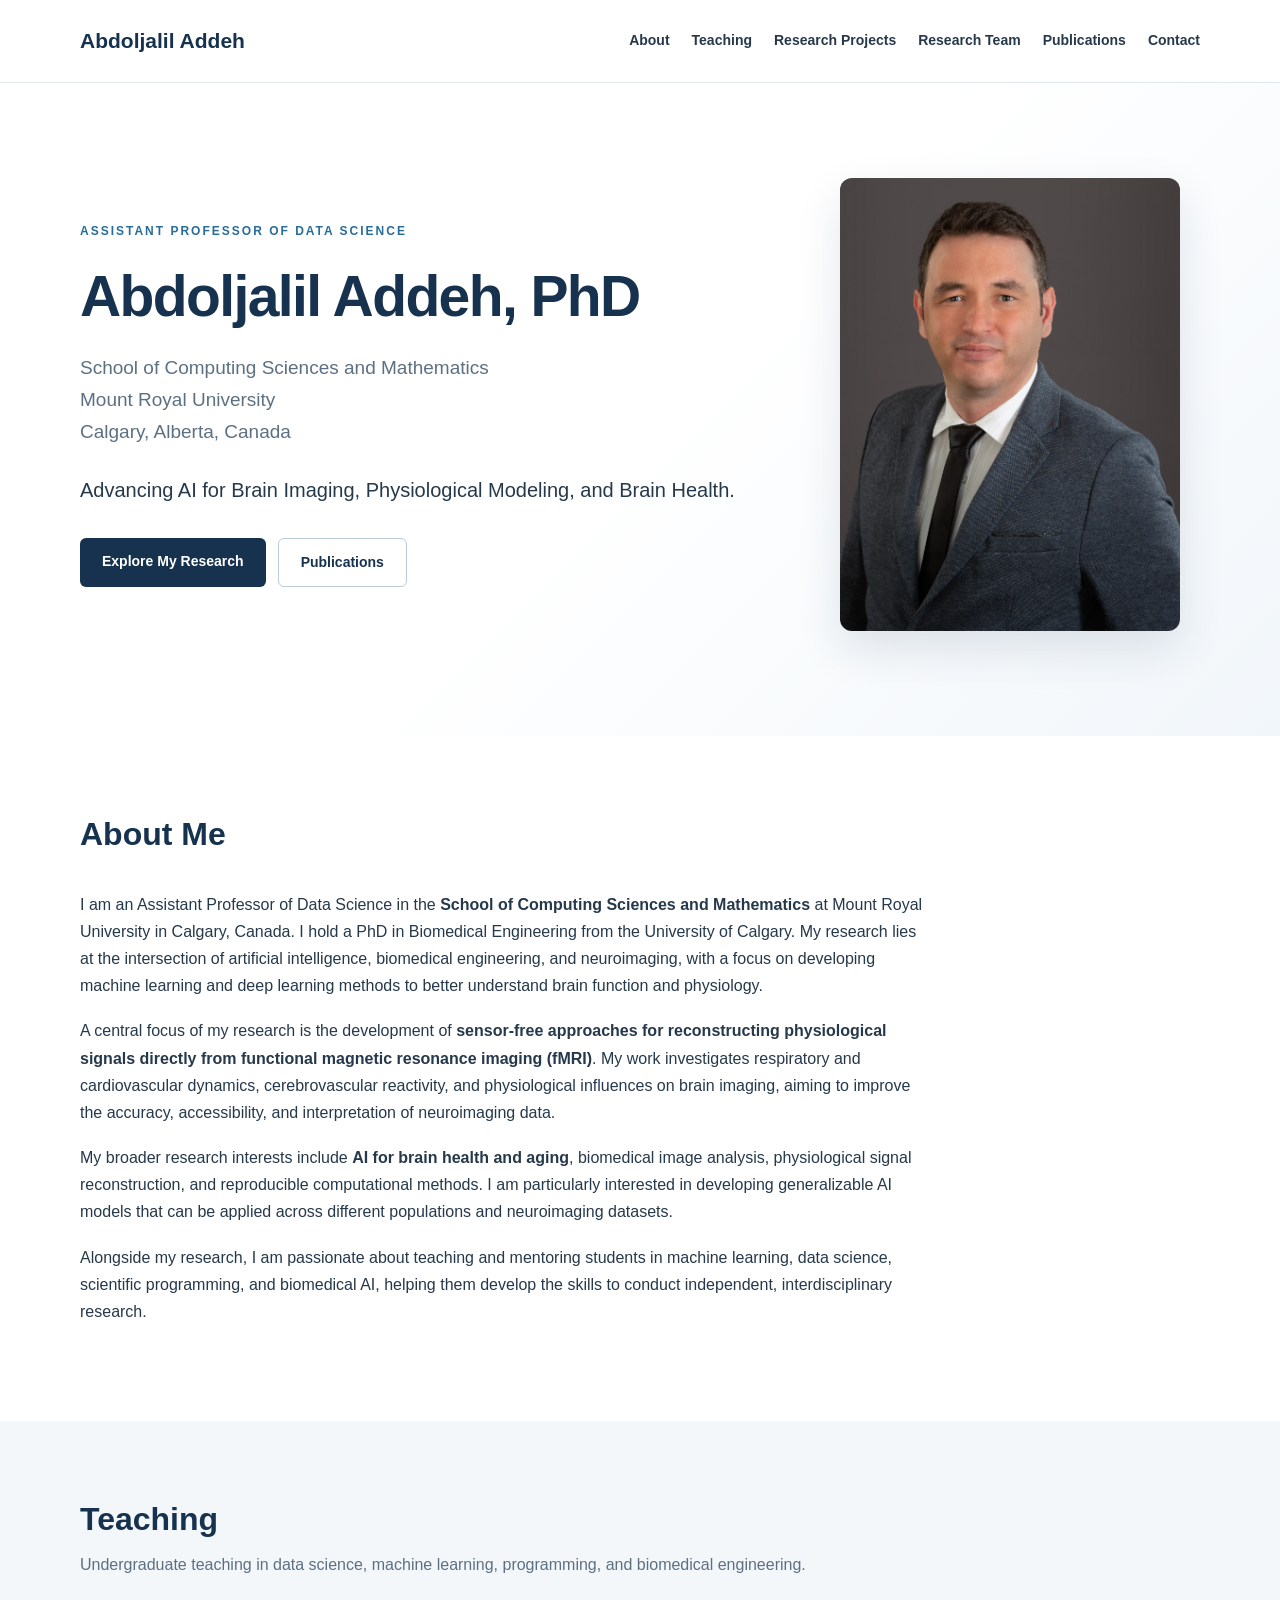
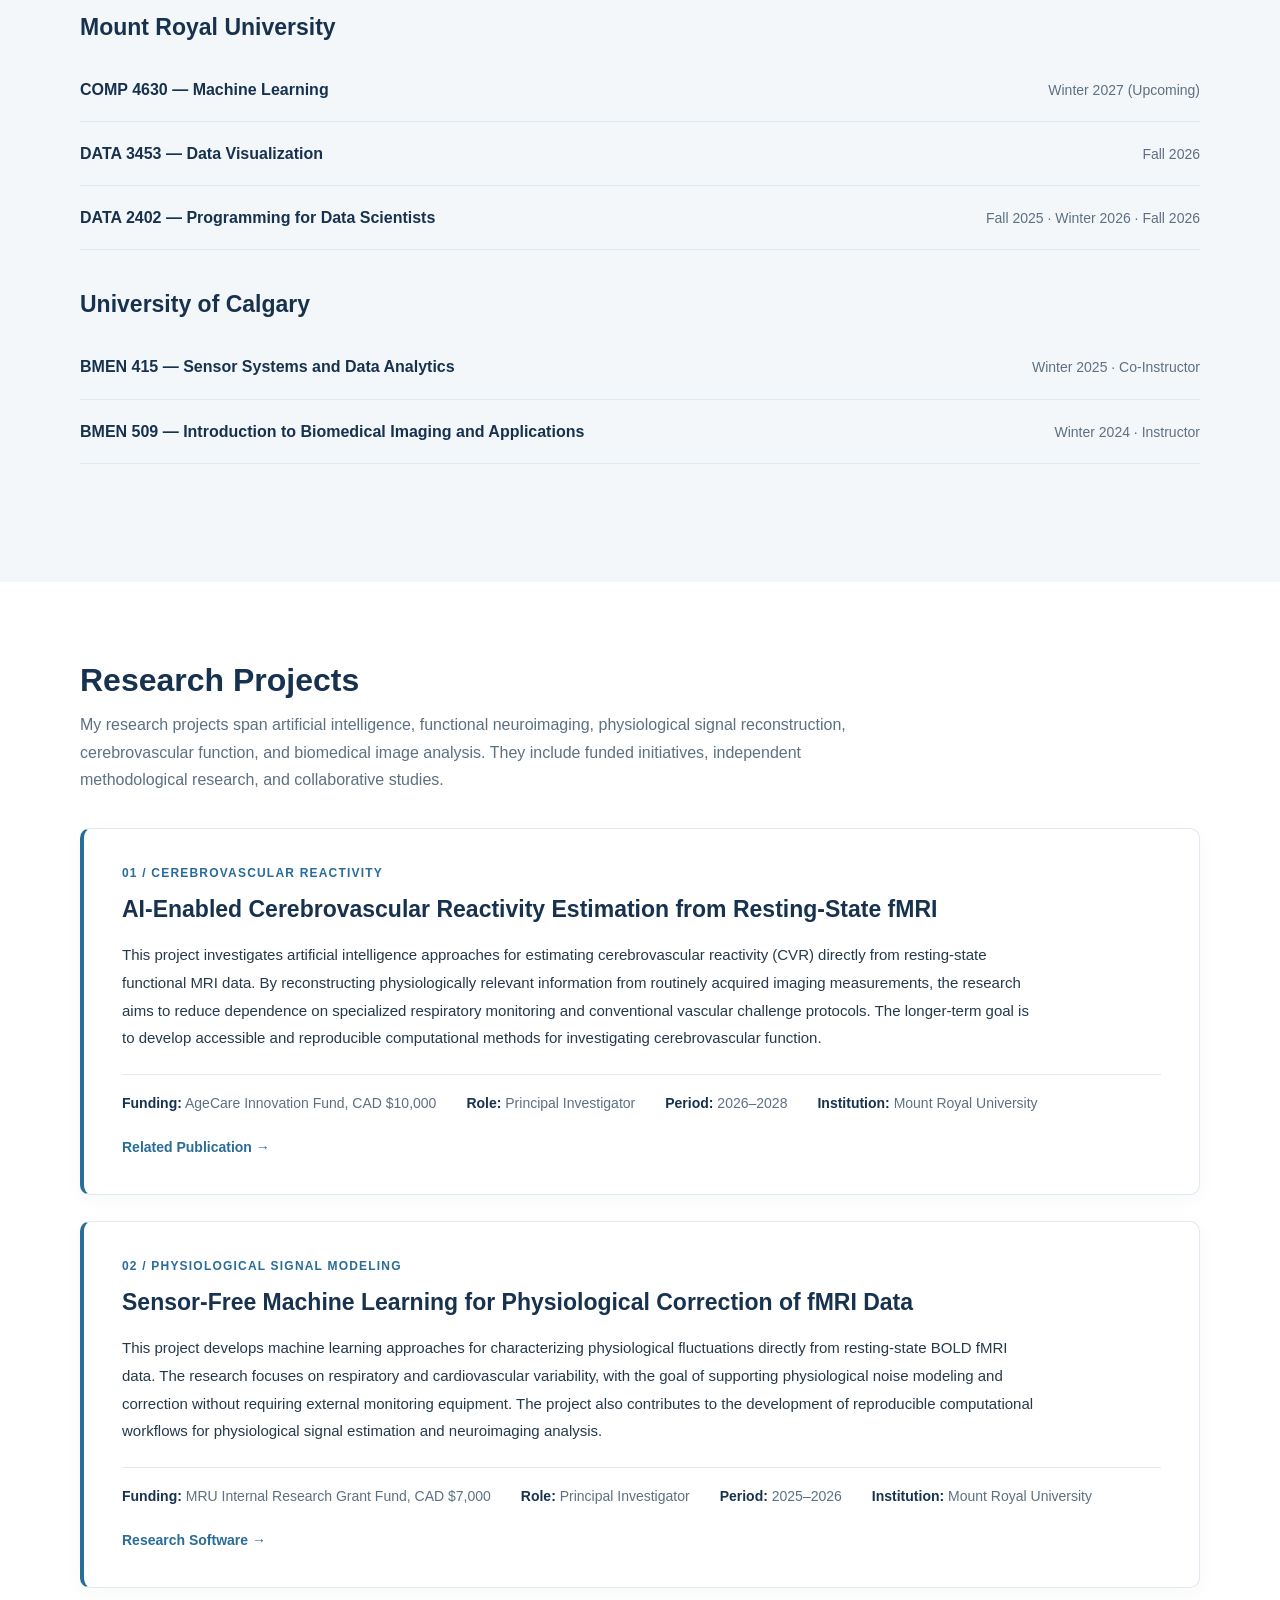
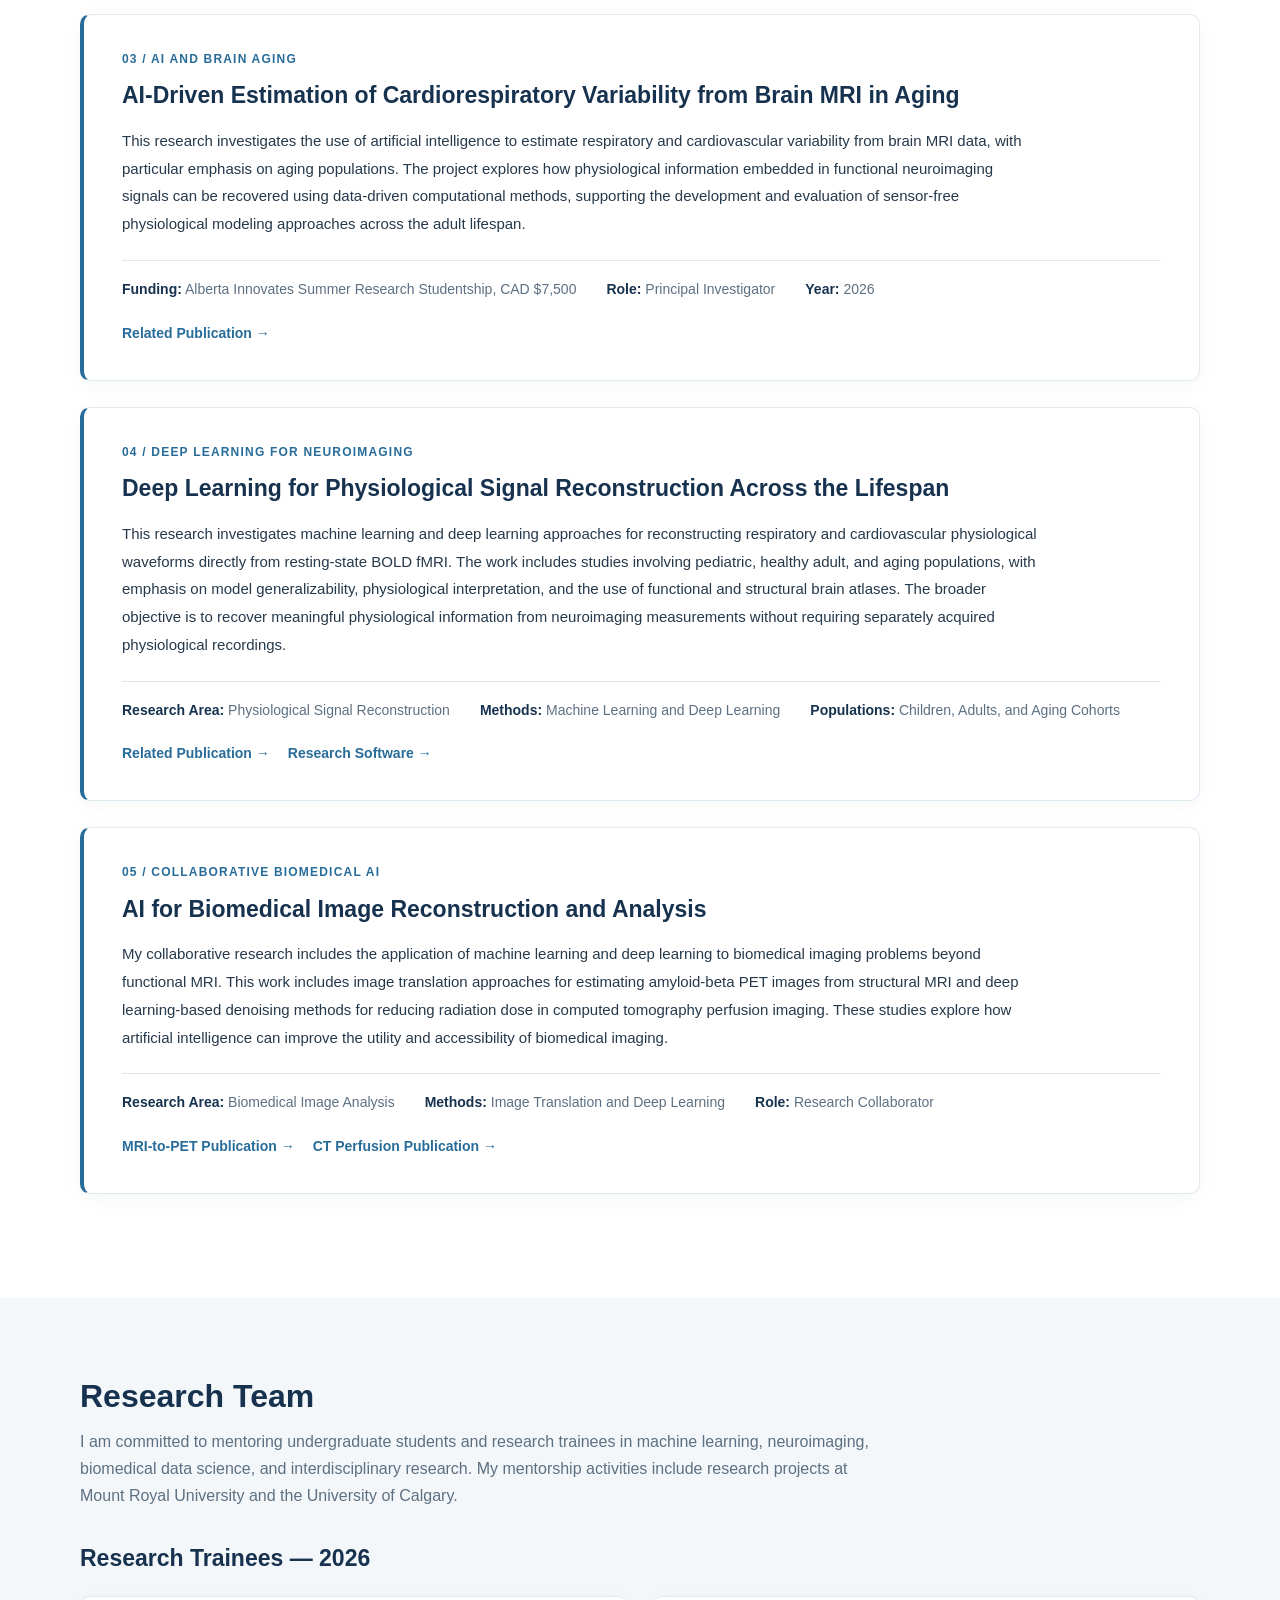
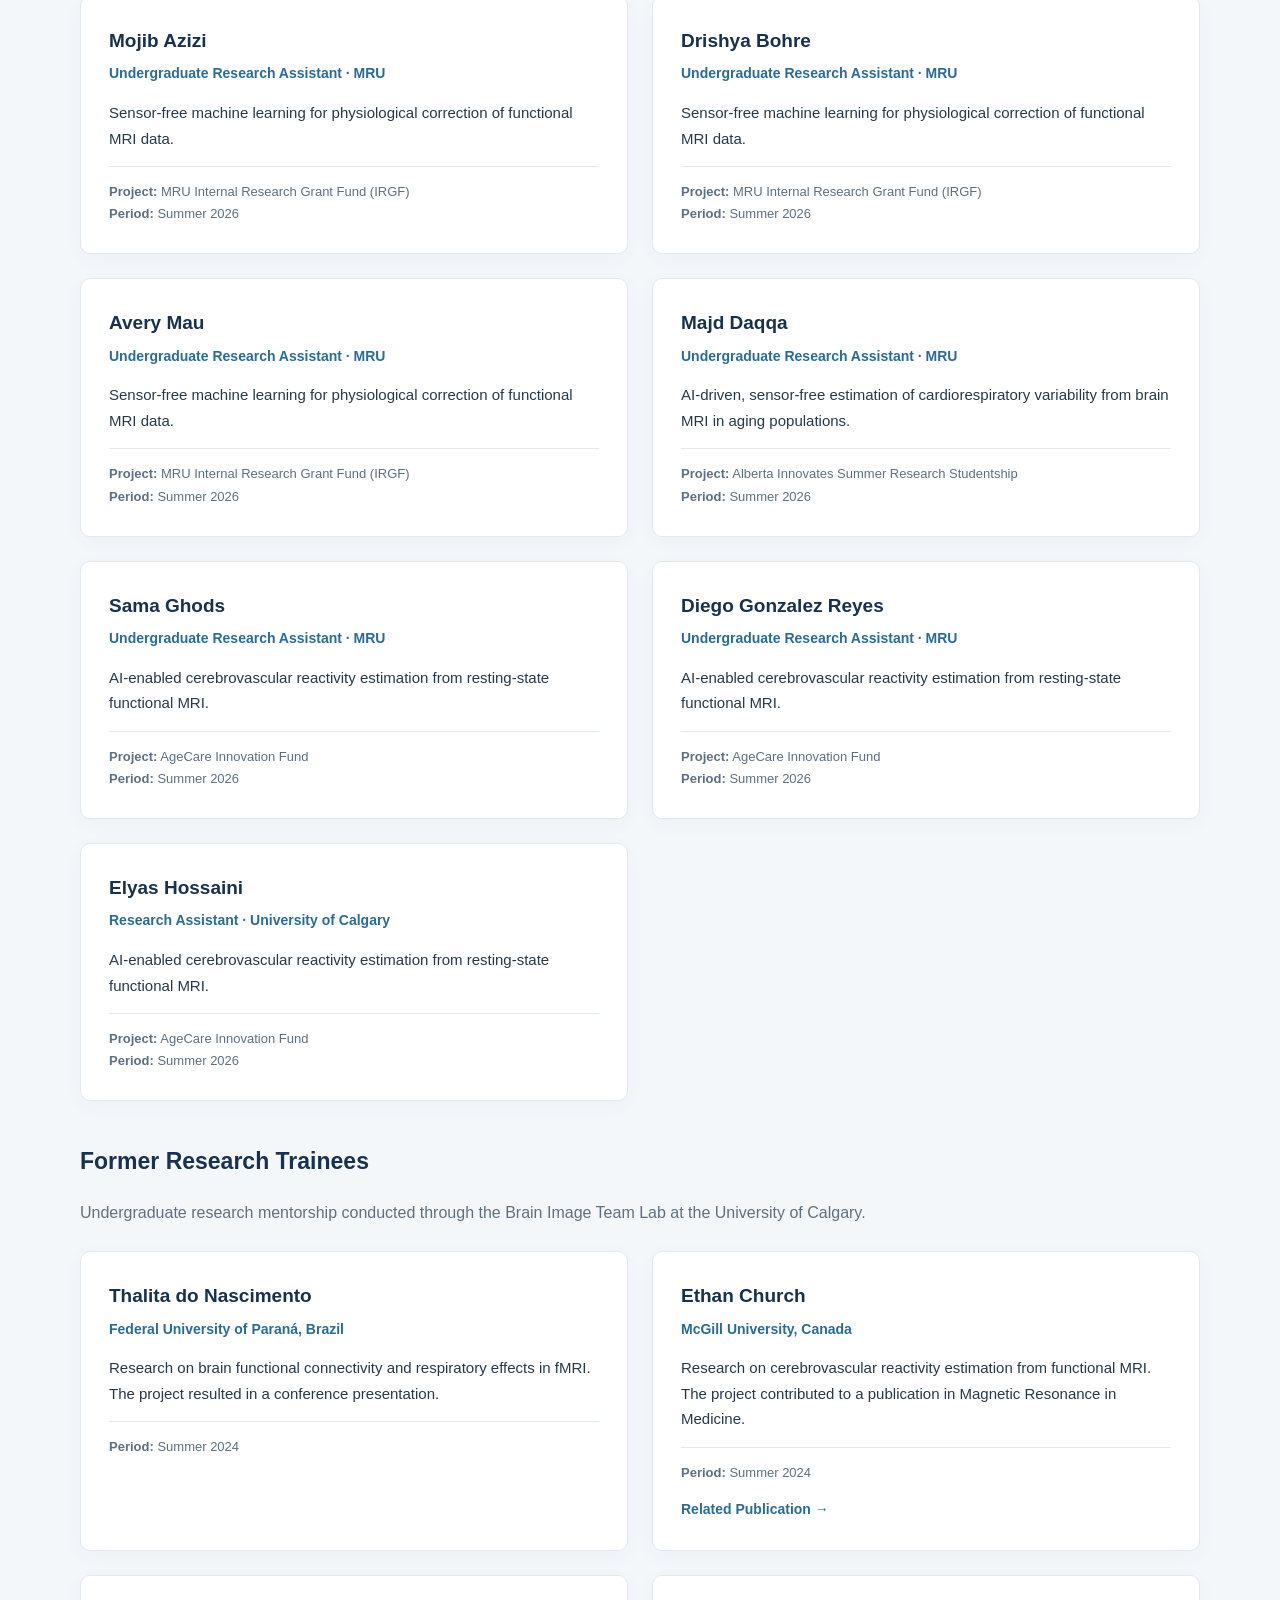
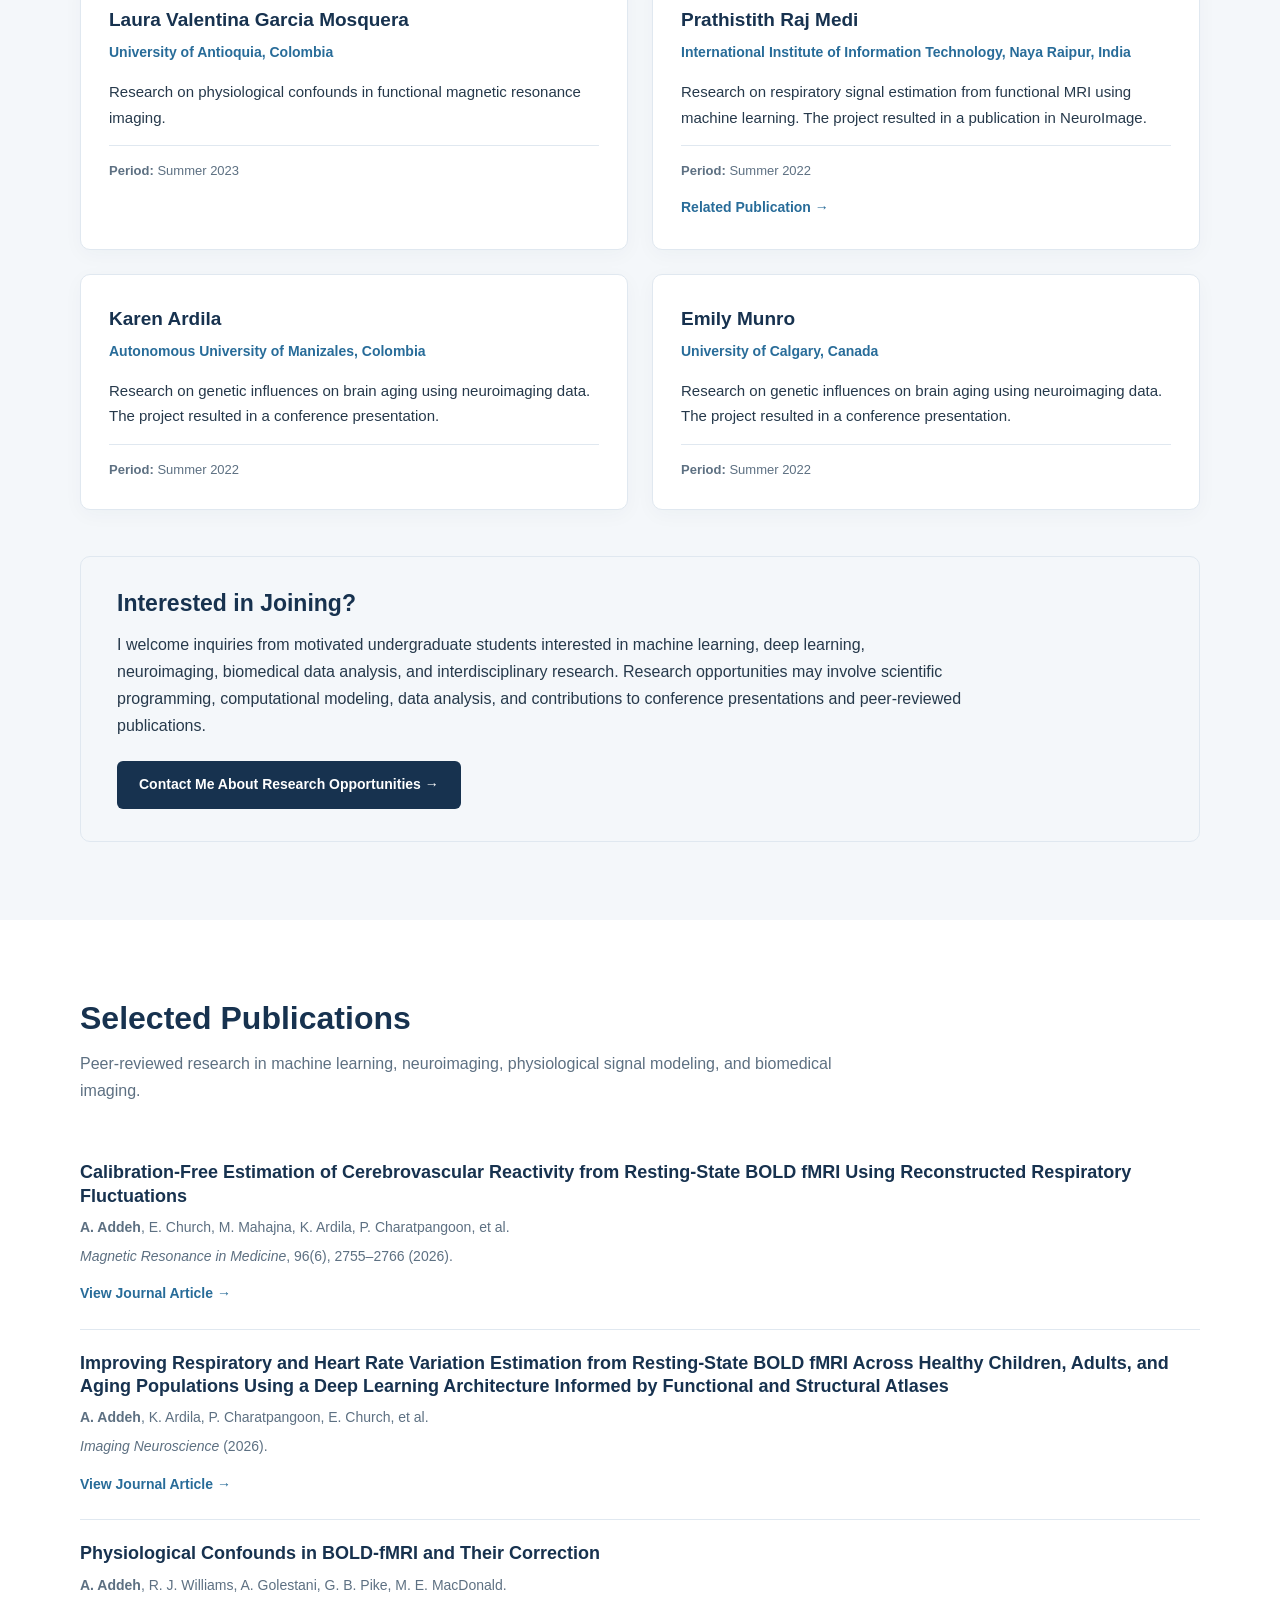
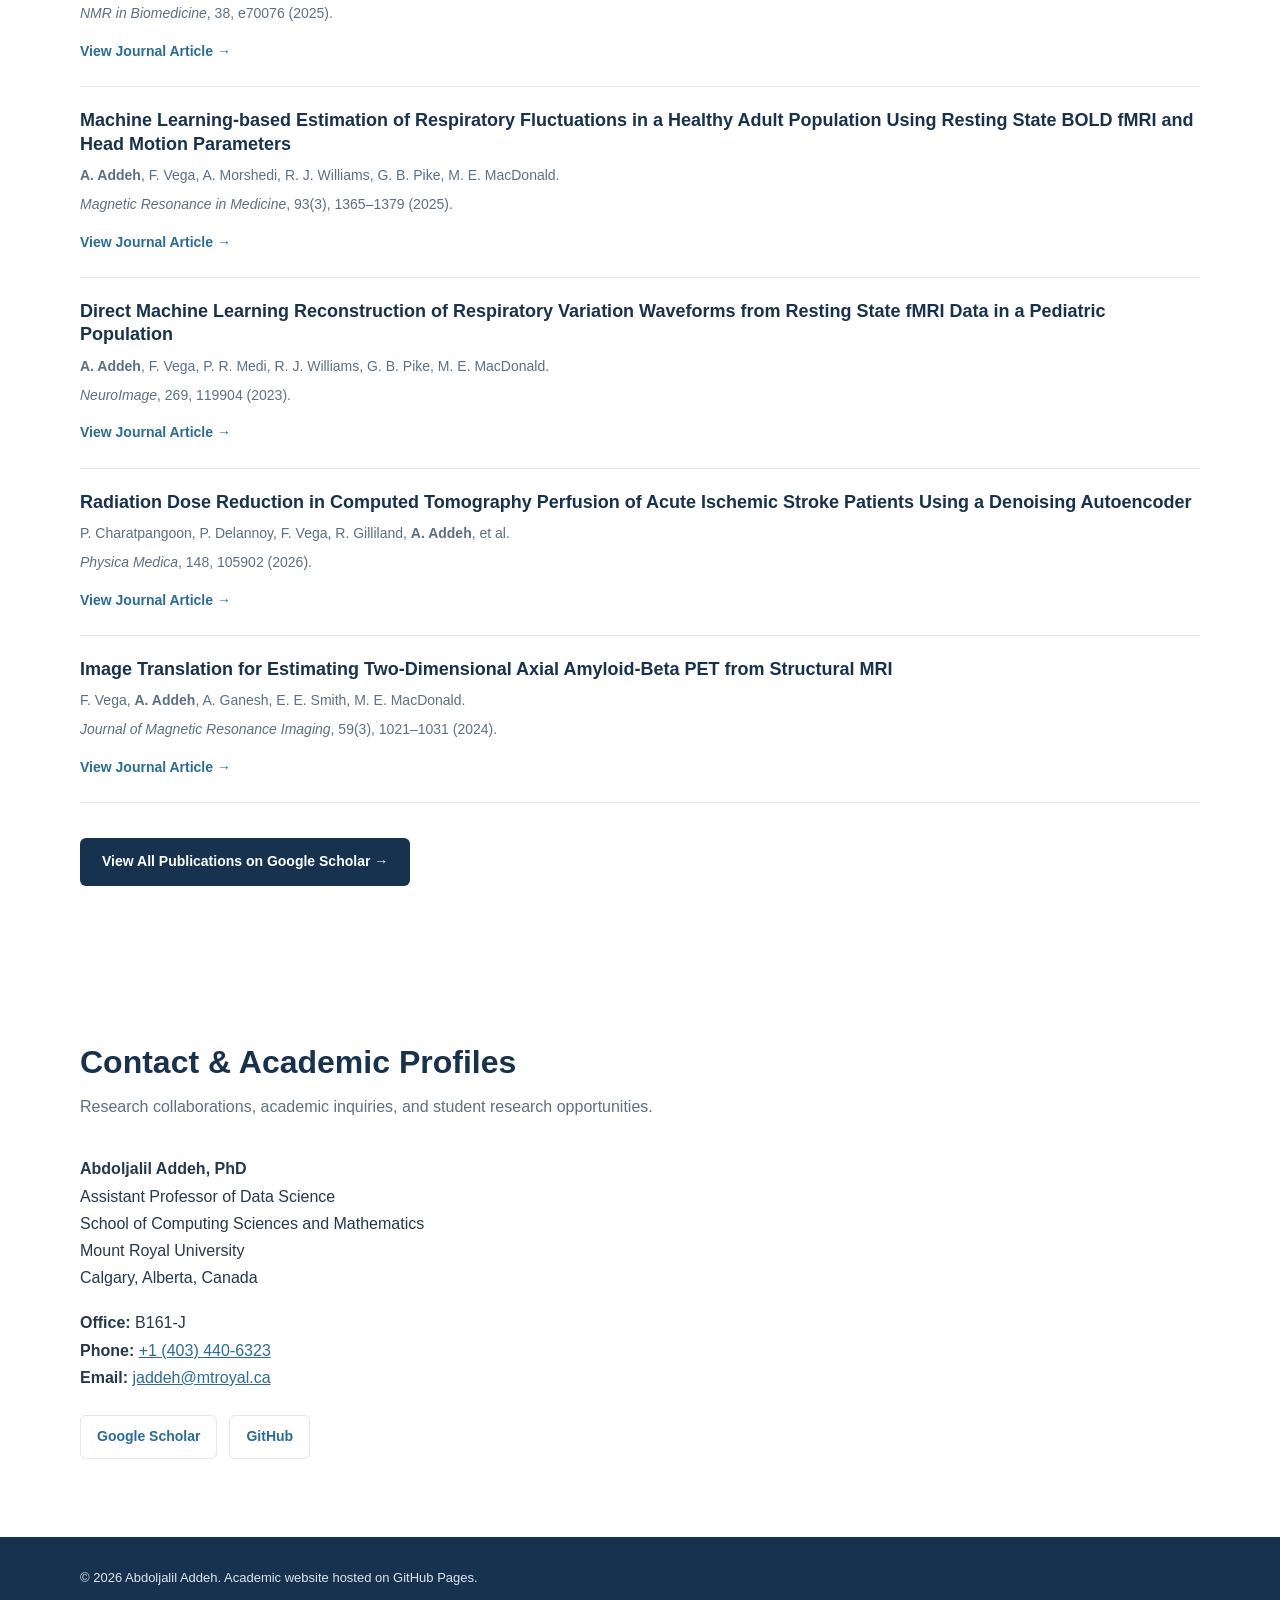
==== commit bf3833df: "Update index.html" ====
--- a/index.html
+++ b/index.html
@@ -1442,6 +1442,8 @@
 
       <p>
         <strong>Office:</strong> B161-J<br>
+        <strong>Phone:</strong>
+        <a href="tel:+14035551234">+1 (403) 440-6323</a><br>
         <strong>Email:</strong>
         <a href="mailto:jaddeh@mtroyal.ca">
           jaddeh@mtroyal.ca
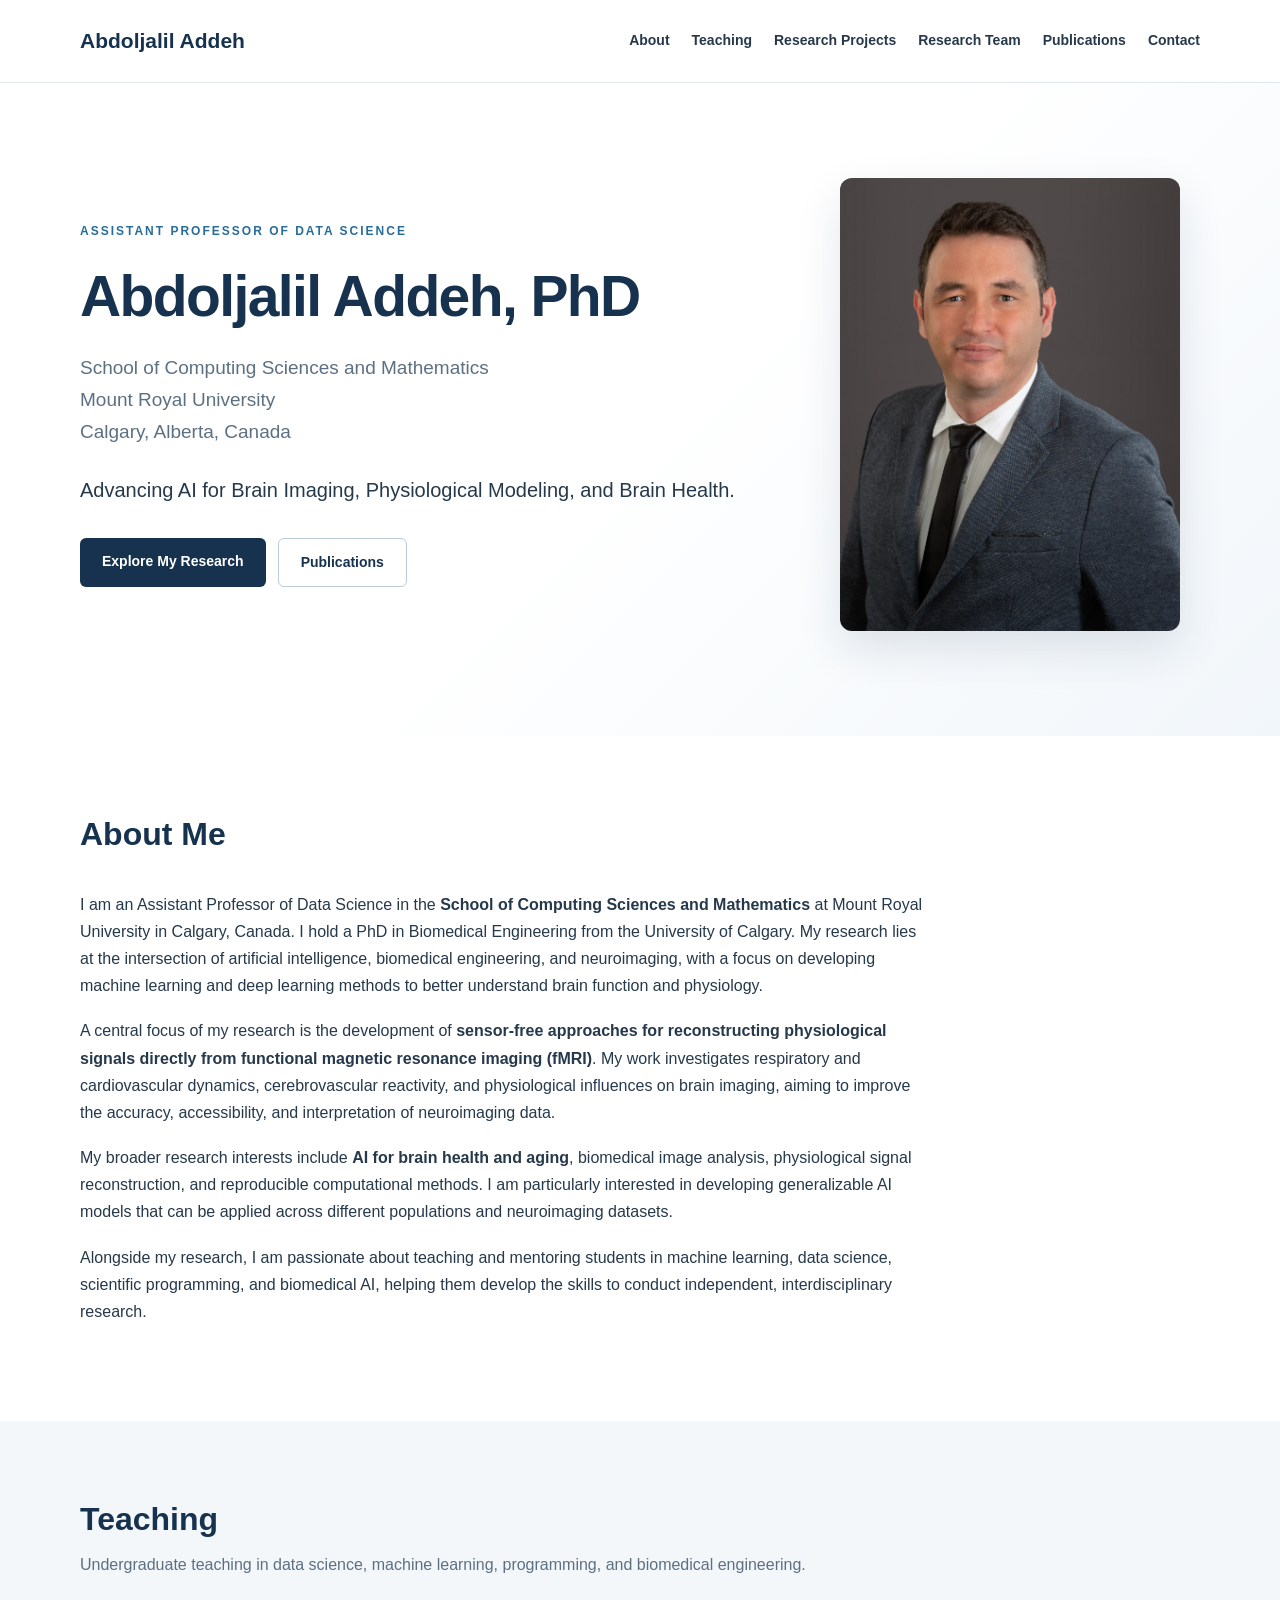
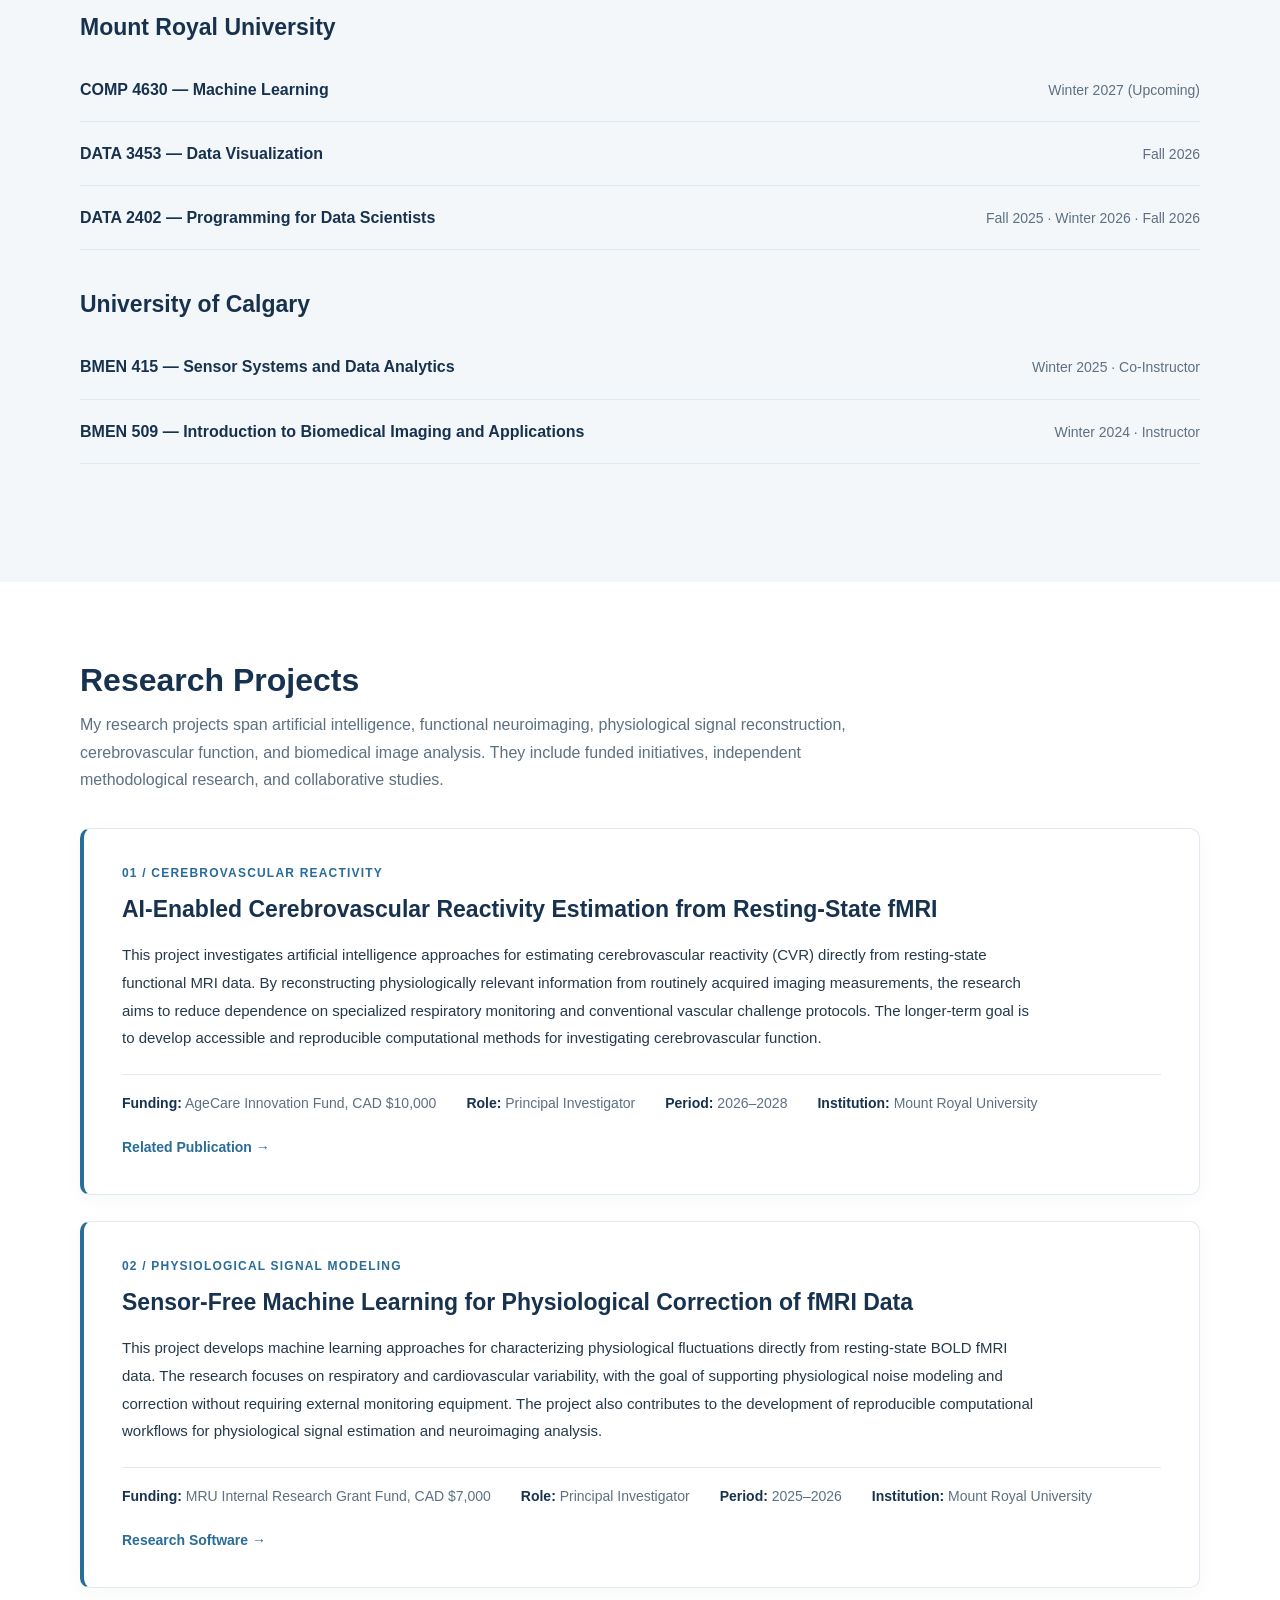
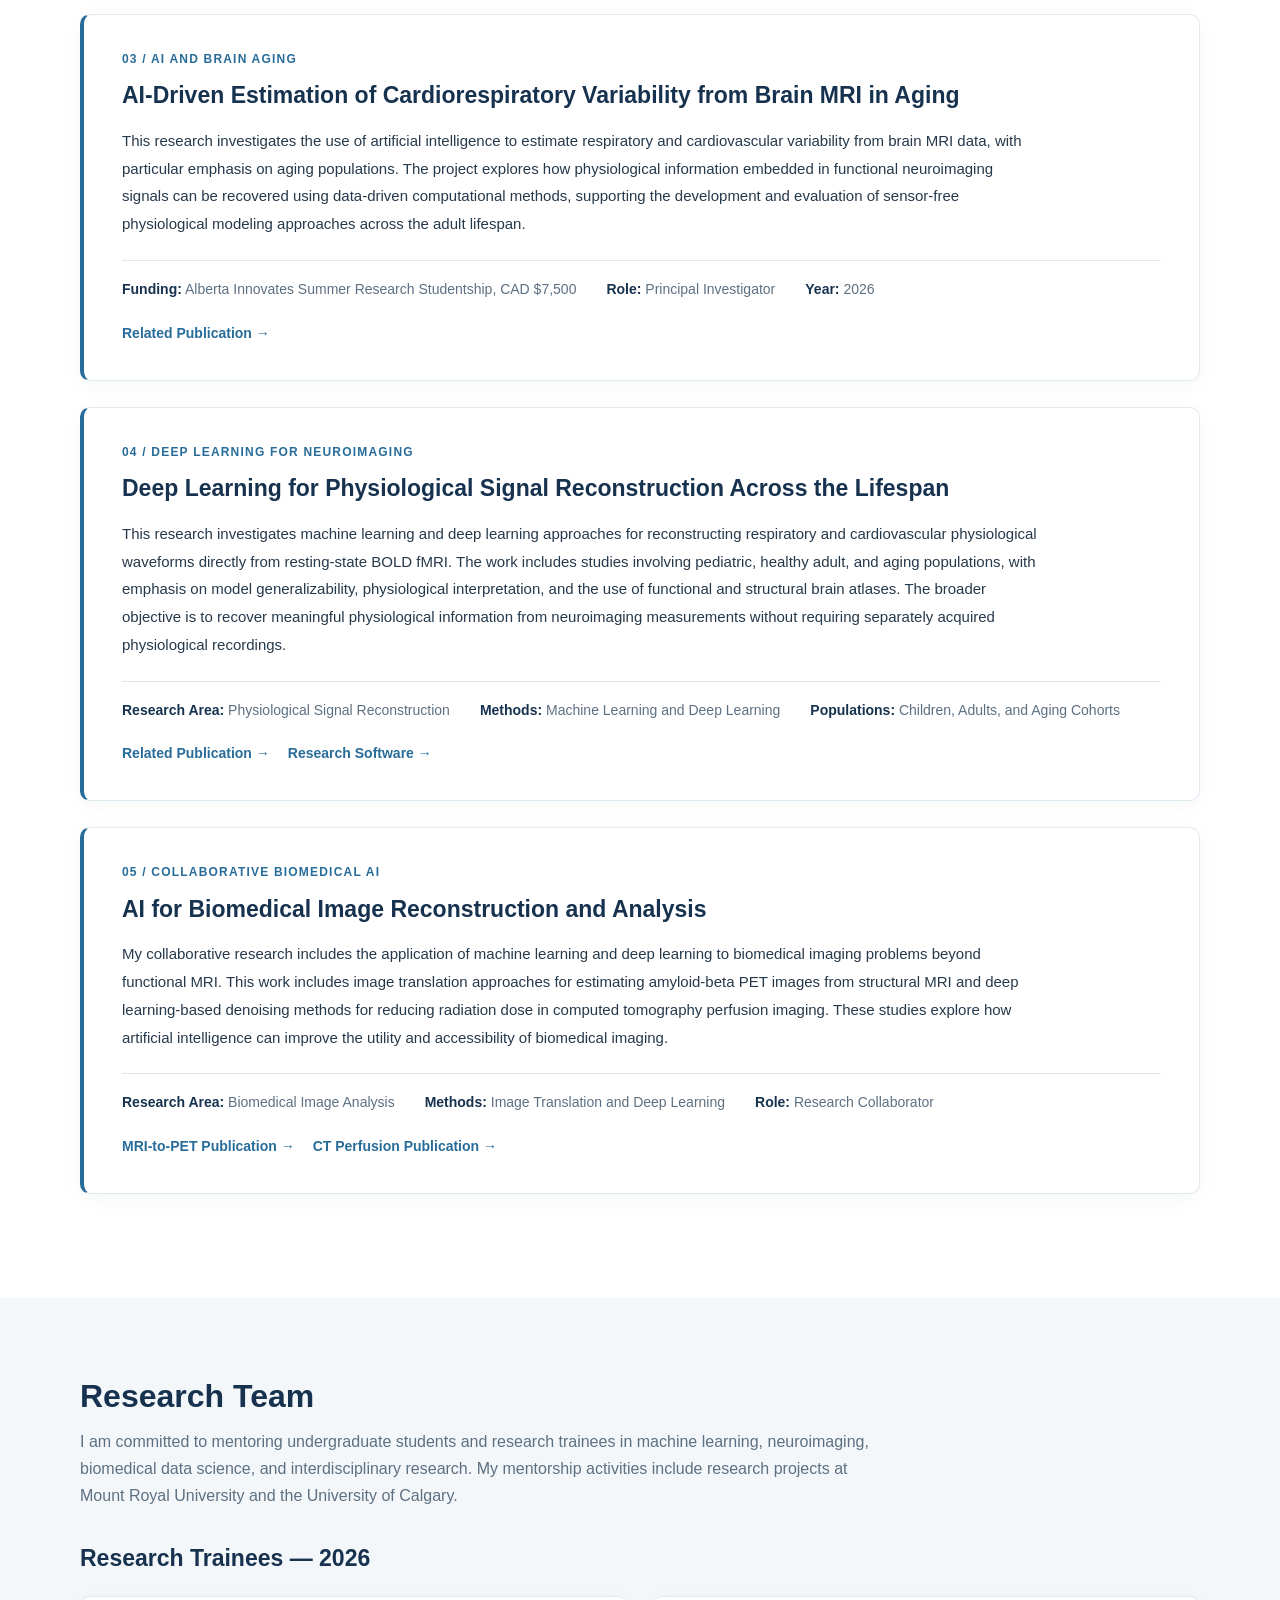
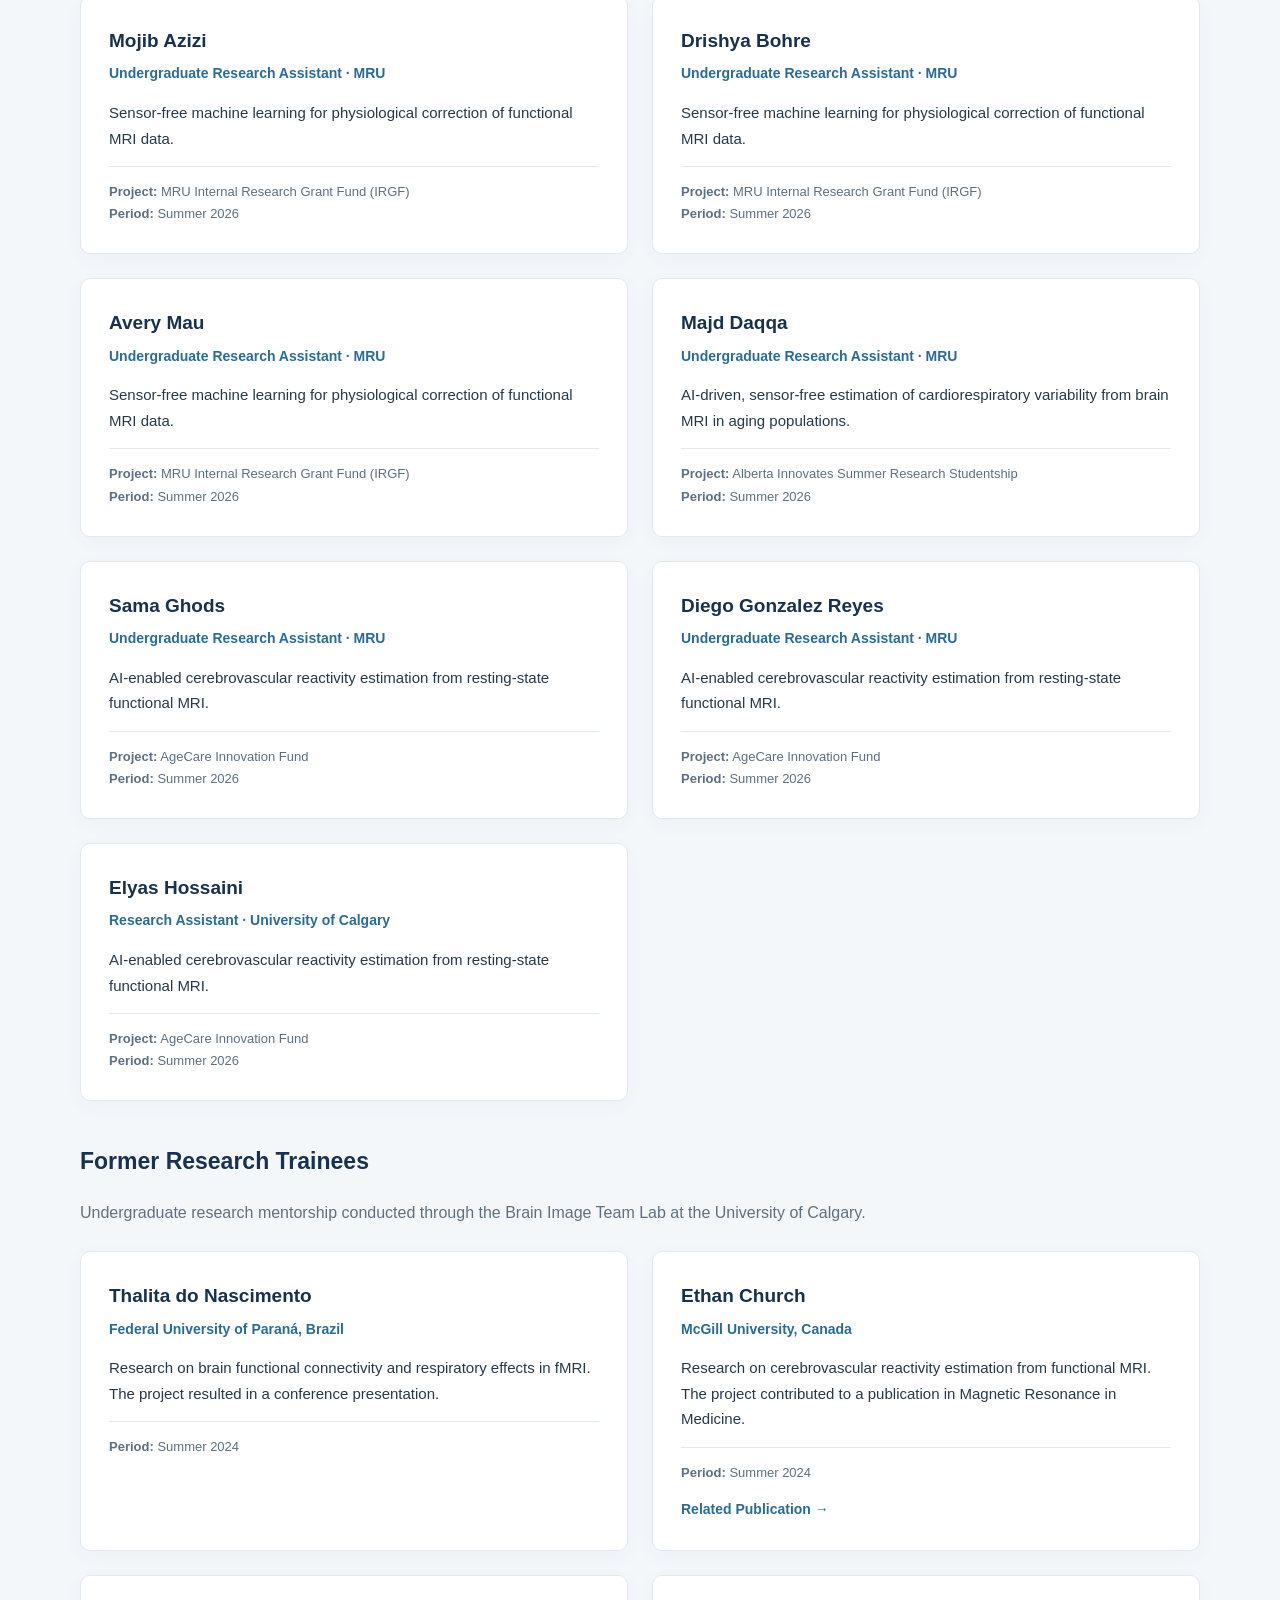
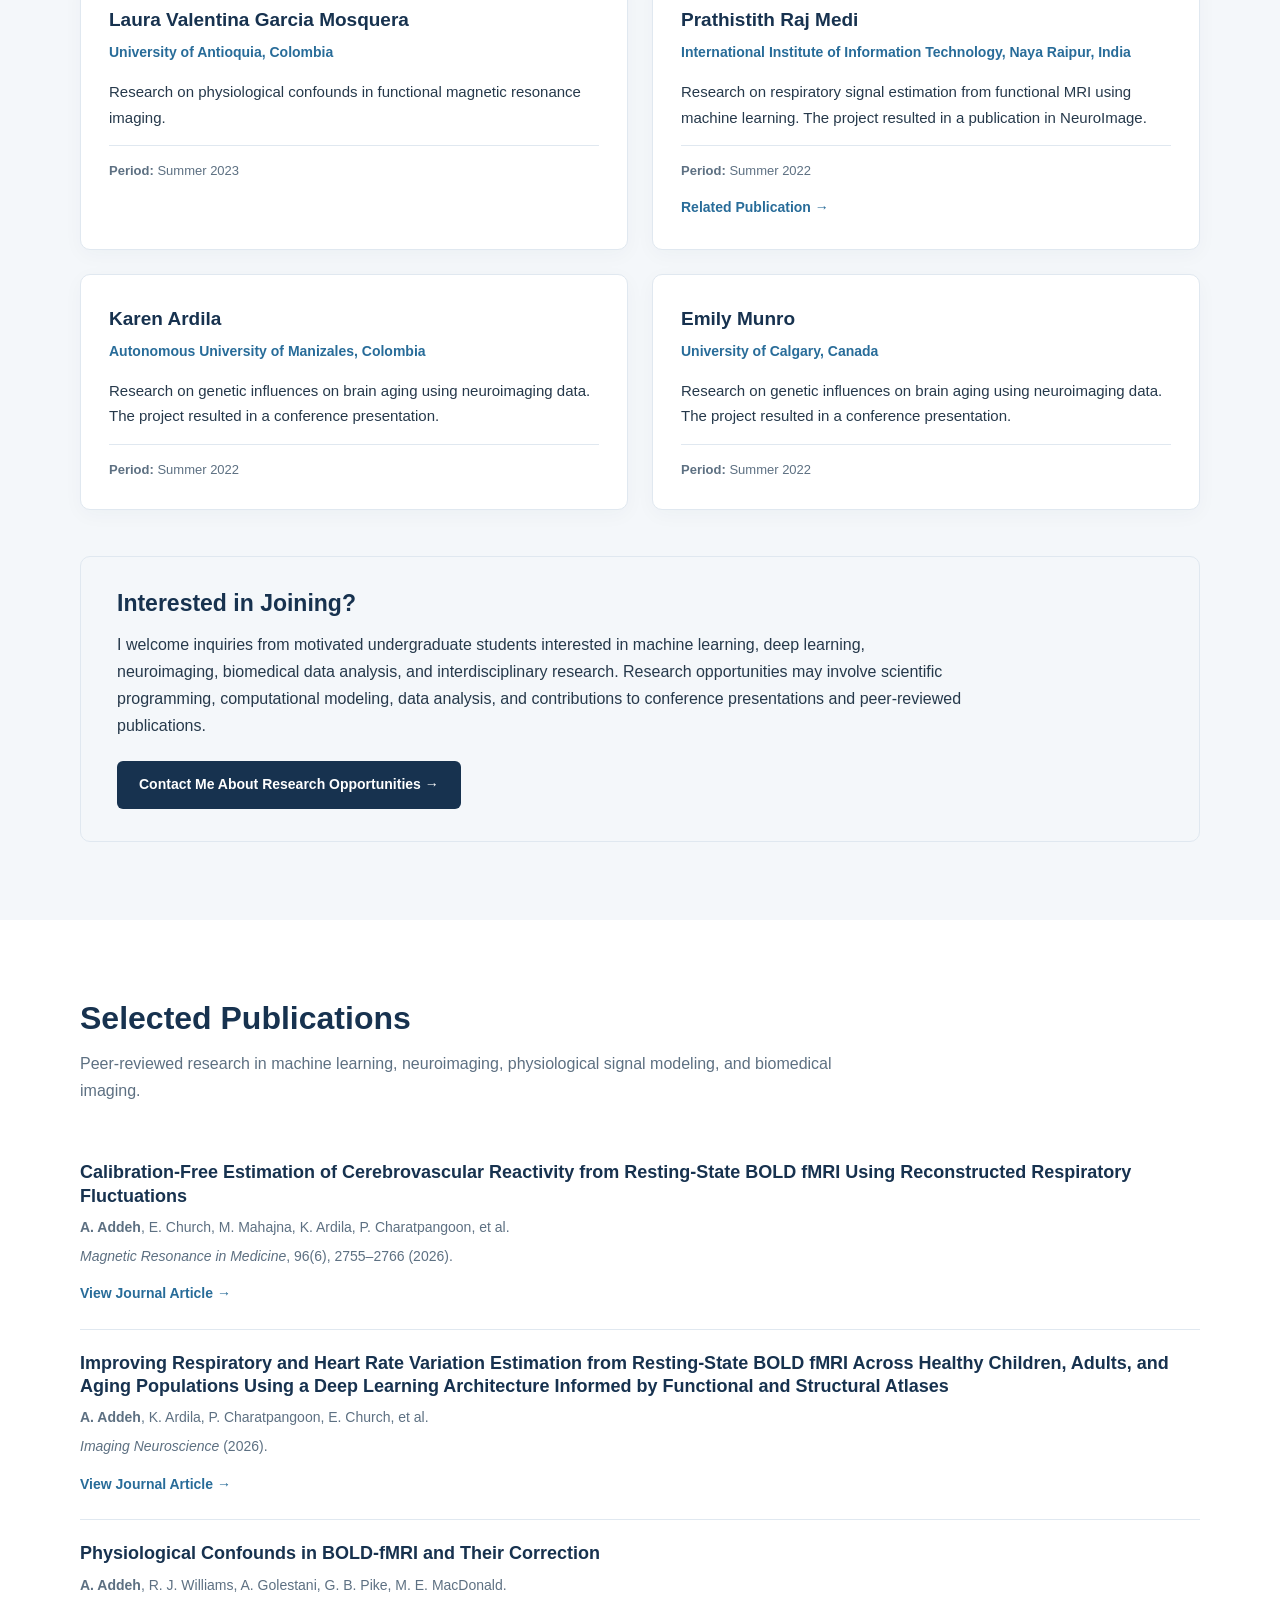
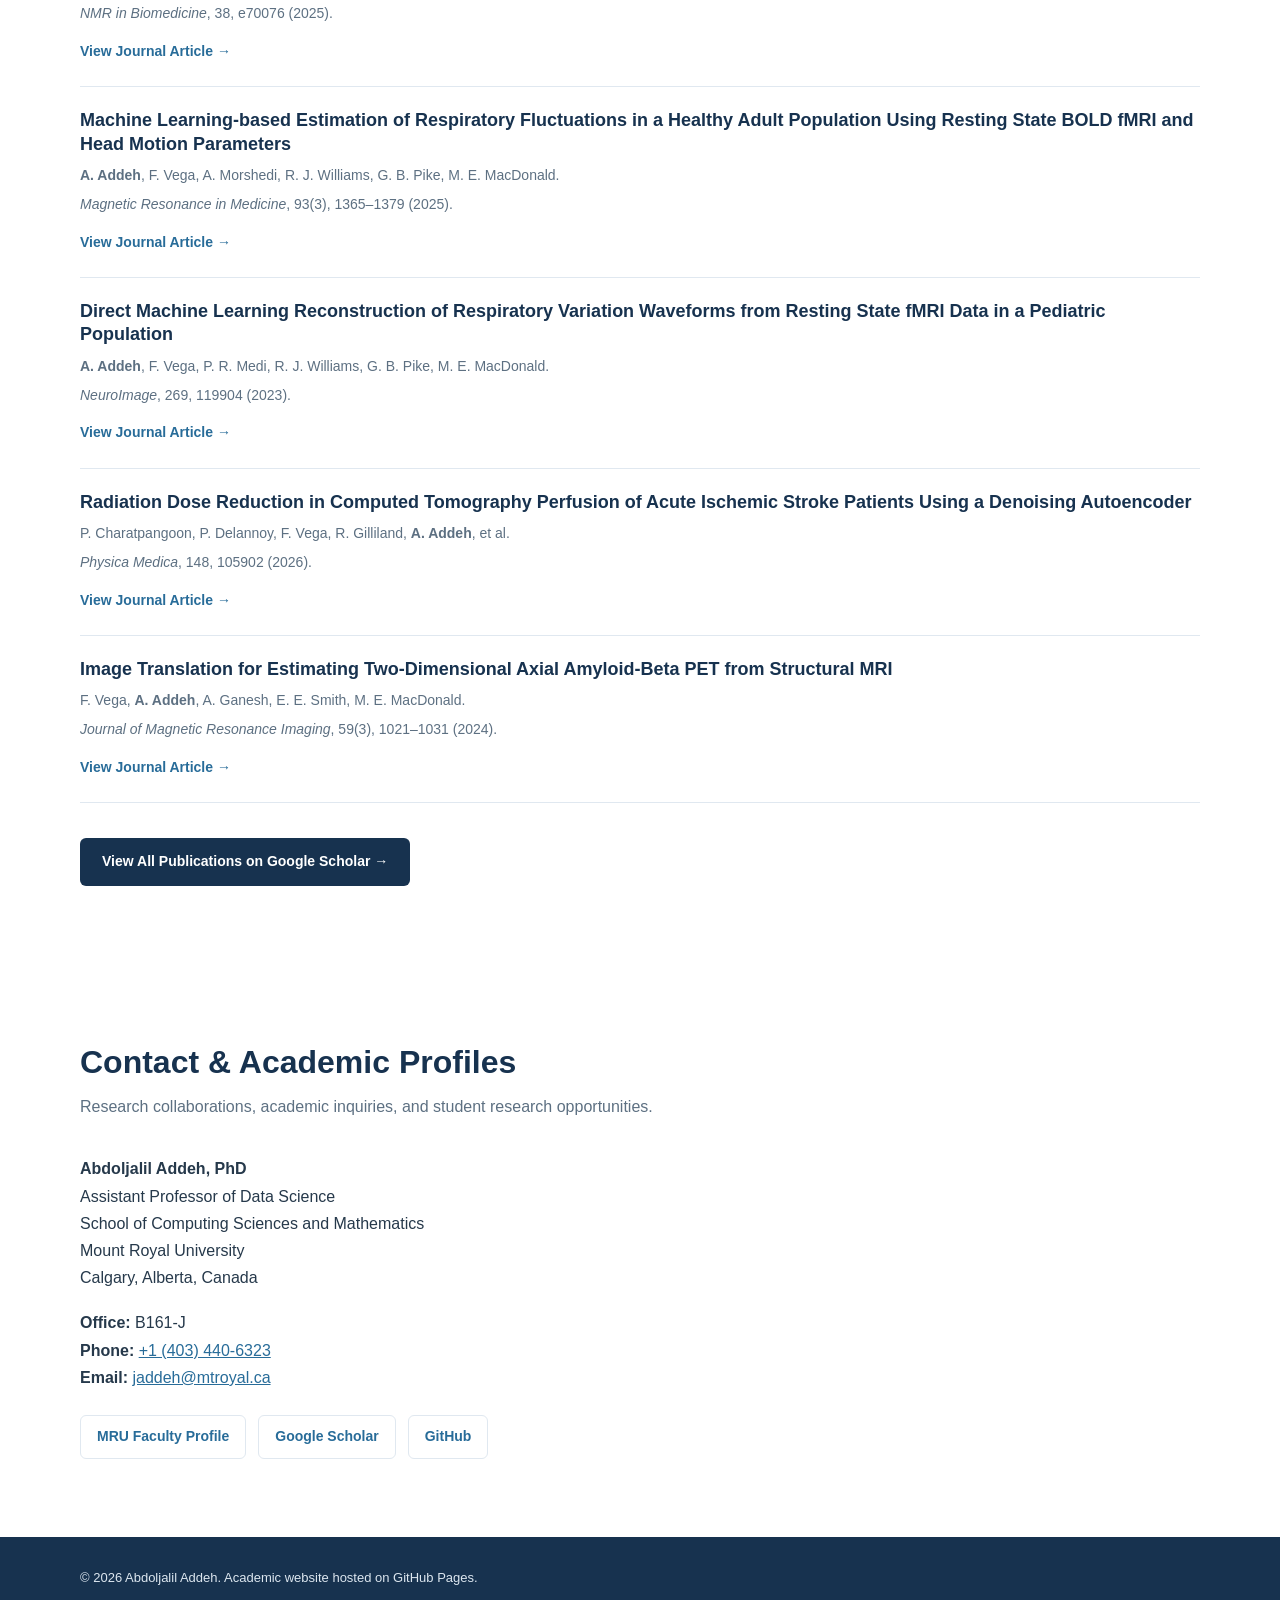
==== commit c28fe739: "Update index.html" ====
--- a/index.html
+++ b/index.html
@@ -1443,7 +1443,9 @@
       <p>
         <strong>Office:</strong> B161-J<br>
         <strong>Phone:</strong>
-        <a href="tel:+14035551234">+1 (403) 440-6323</a><br>
+        <a href="tel:+14034406323">
+          +1 (403) 440-6323
+        </a><br>
         <strong>Email:</strong>
         <a href="mailto:jaddeh@mtroyal.ca">
           jaddeh@mtroyal.ca
@@ -1451,6 +1453,11 @@
       </p>
 
       <div class="profile-links">
+        <a href="https://www.mtroyal.ca/ProgramsCourses/FacultiesSchoolsCentres/ScienceTechnology/Departments/MathematicsComputing/Faculty/bio_jaddeh.htm"
+           target="_blank" rel="noopener noreferrer">
+          MRU Faculty Profile
+        </a>
+
         <a href="https://scholar.google.ca/citations?user=VQZ39nkAAAAJ&amp;hl=en"
            target="_blank" rel="noopener noreferrer">
           Google Scholar
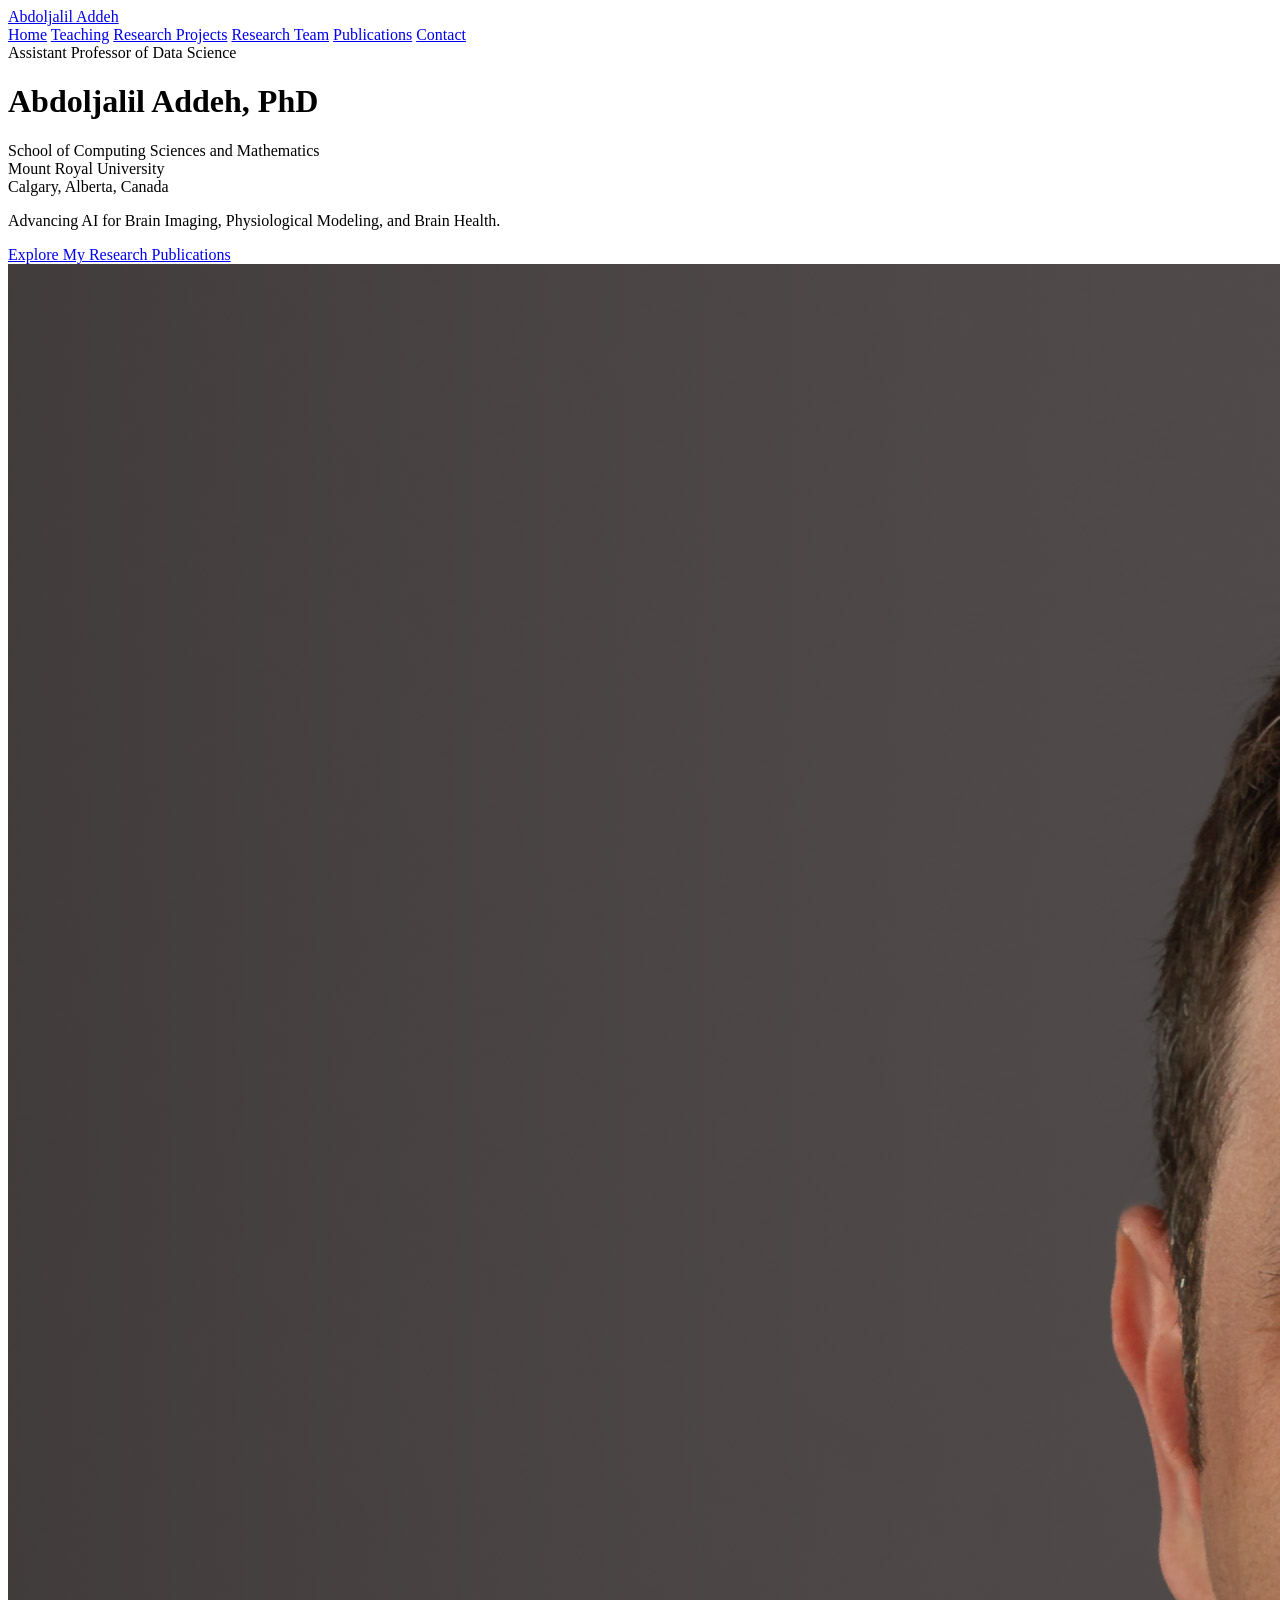
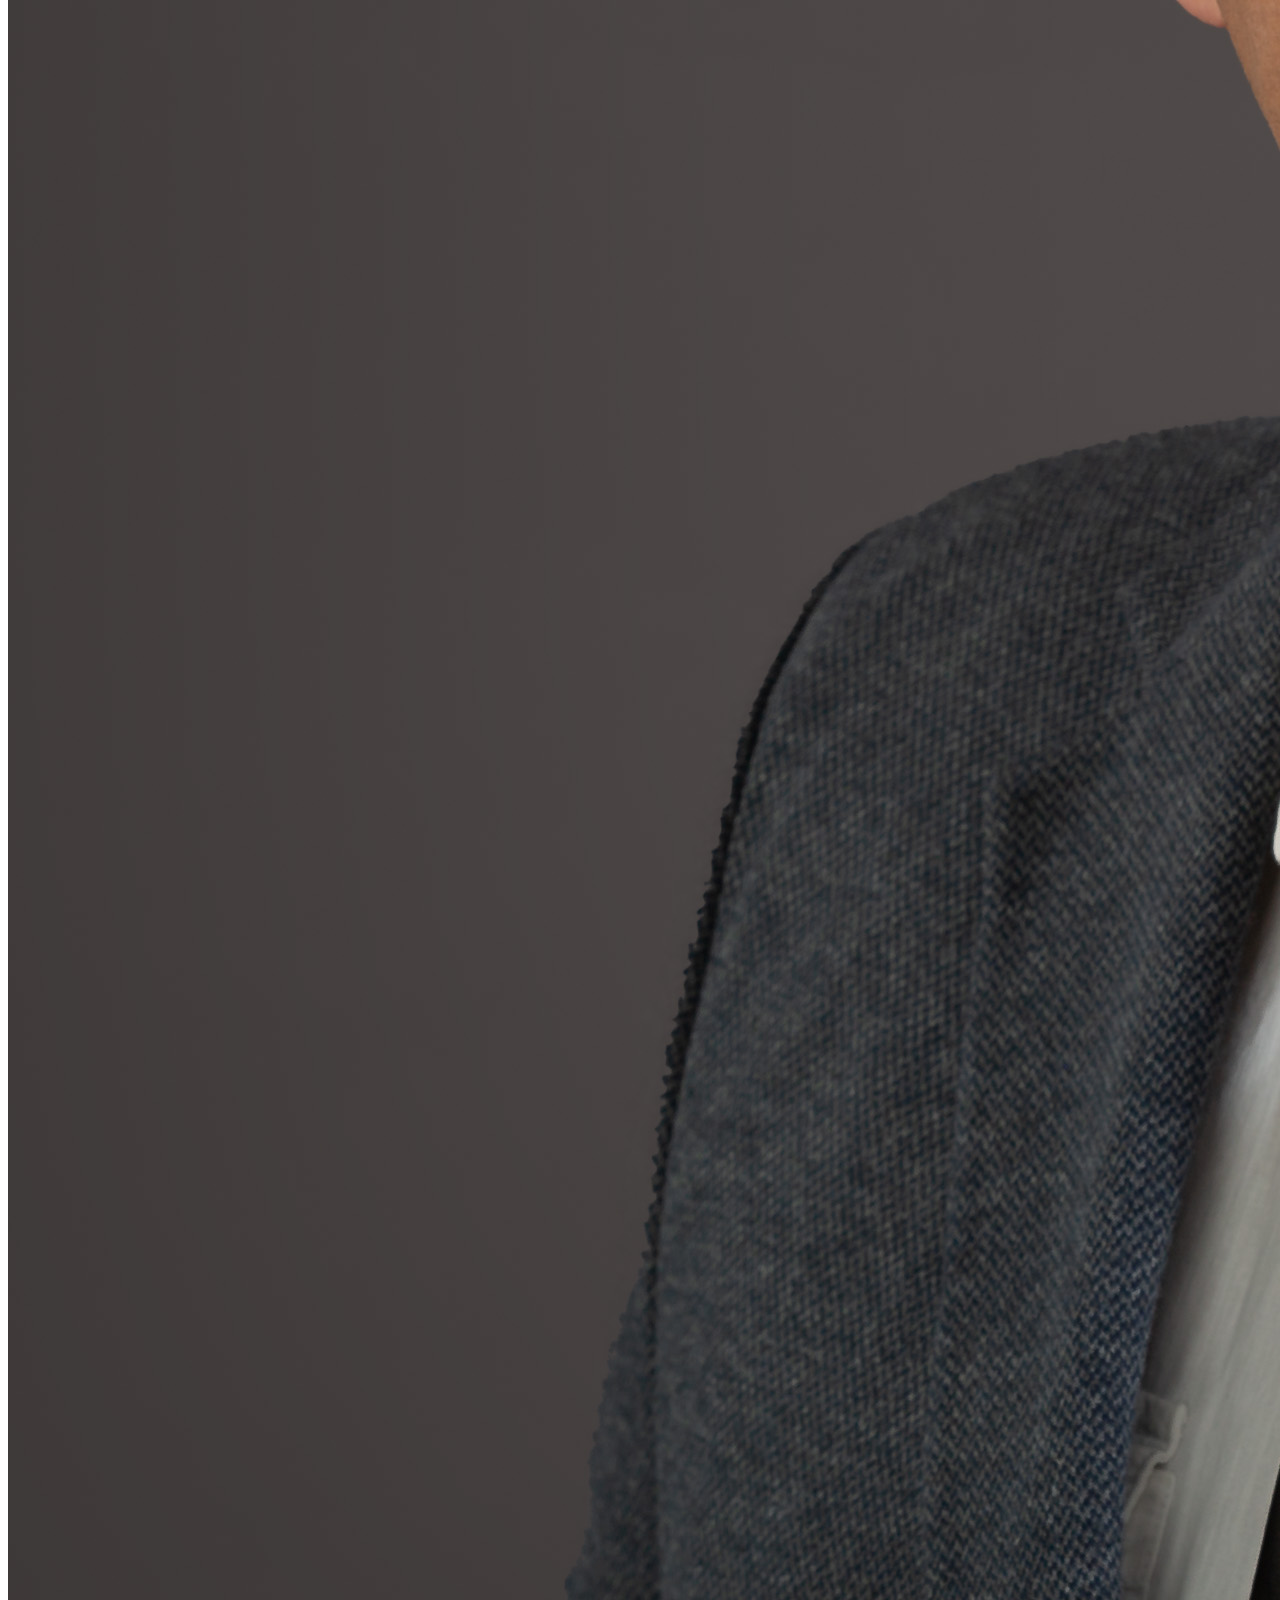
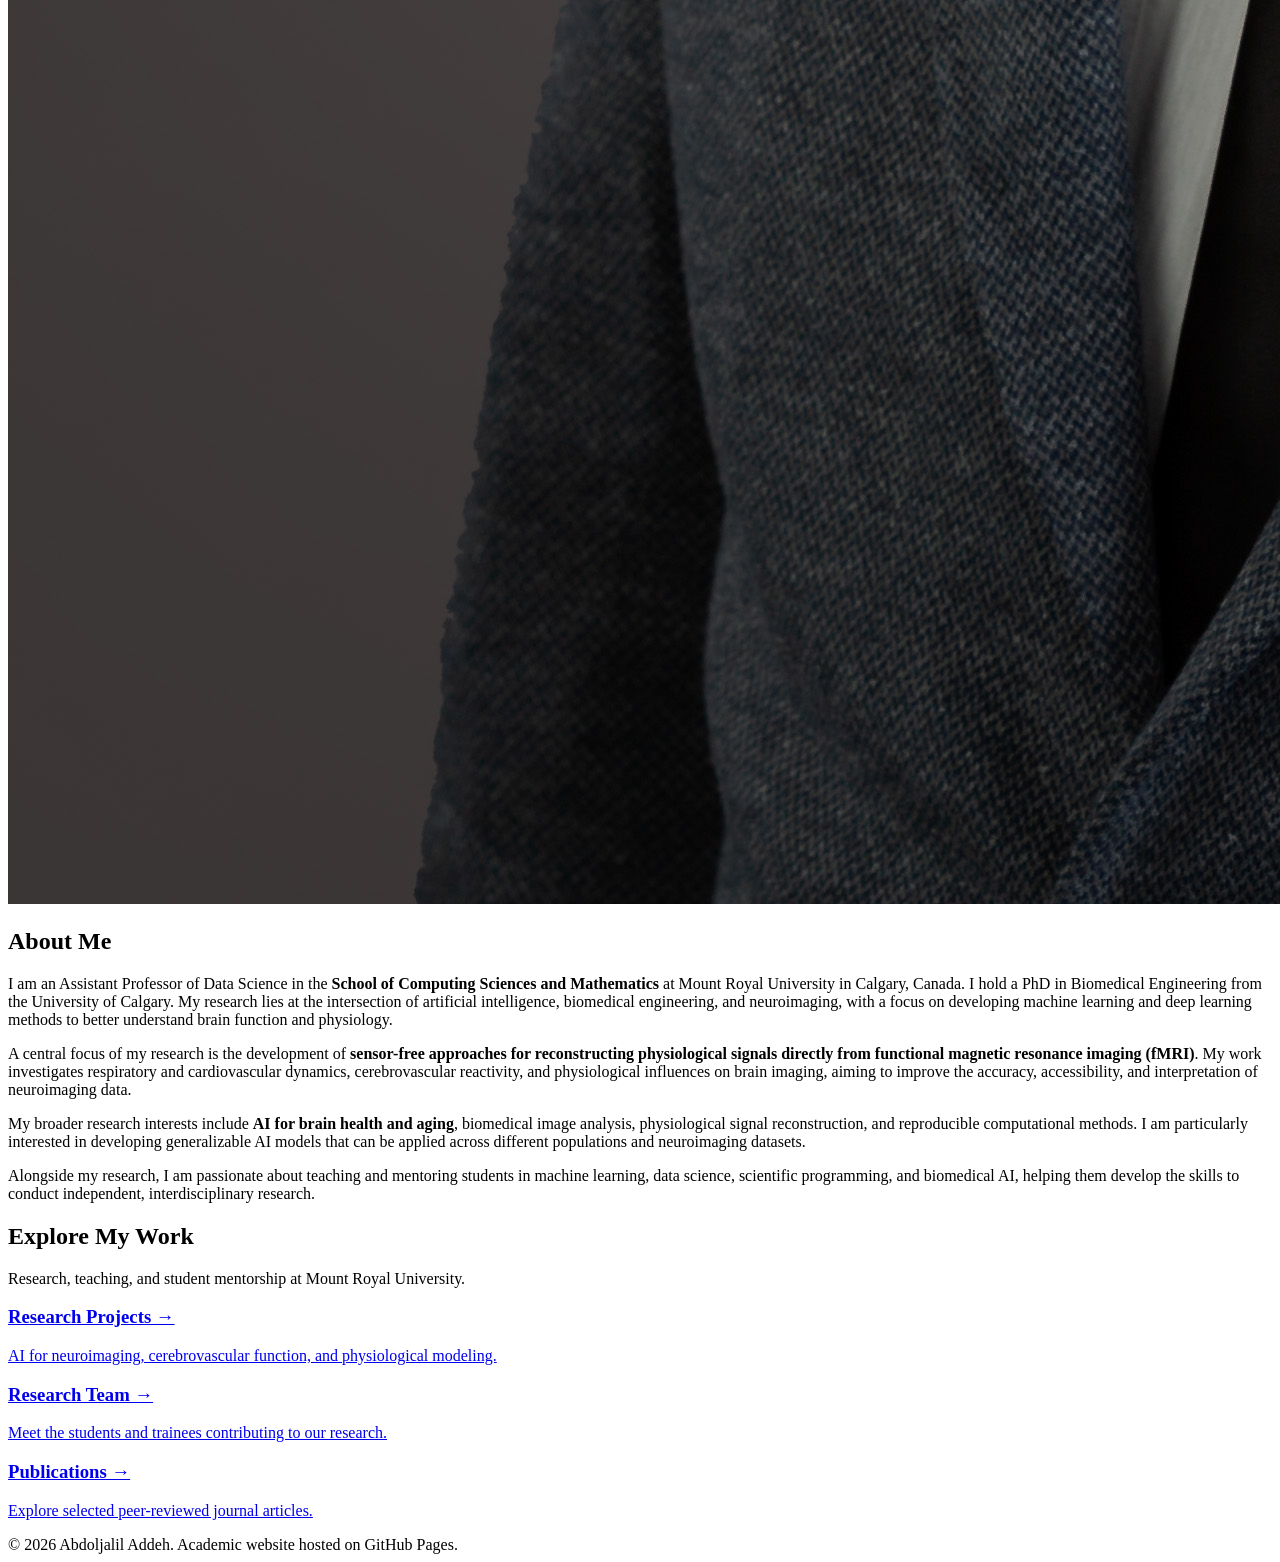
==== commit 0e2f30d4: "Update index.html" ====
--- a/index.html
+++ b/index.html
@@ -4,513 +4,28 @@
 <head>
 <meta charset="UTF-8">
 <meta name="viewport" content="width=device-width, initial-scale=1">
-
-<meta name="description"
-content="Abdoljalil Addeh, PhD — Assistant Professor of Data Science at Mount Royal University. Research in artificial intelligence, neuroimaging, physiological signal modeling, and brain health.">
-
+<meta name="description" content="Abdoljalil Addeh, PhD — Assistant Professor of Data Science at Mount Royal University. Research in AI, neuroimaging, and brain health.">
 <meta name="theme-color" content="#ffffff">
-<title>Abdoljalil Addeh, PhD | Academic Website</title>
-
-<style>
-:root {
-  --navy: #17324f;
-  --blue: #286c99;
-  --ink: #26394b;
-  --muted: #5d7082;
-  --line: #e0e8f0;
-  --soft: #f4f7fa;
-  --white: #ffffff;
-}
-
-* { box-sizing: border-box; }
-html { scroll-behavior: smooth; }
-
-body {
-  margin: 0;
-  font-family: -apple-system, BlinkMacSystemFont,
-    "Segoe UI", Arial, sans-serif;
-  color: var(--ink);
-  background: var(--white);
-  line-height: 1.7;
-}
-
-a { color: var(--blue); }
-a:hover { color: var(--navy); }
-
-.container {
-  width: min(1120px, 90%);
-  margin: auto;
-}
-
-h1, h2, h3 {
-  color: var(--navy);
-  line-height: 1.3;
-}
-
-/* NAVIGATION */
-
-.site-header {
-  background: white;
-  border-bottom: 1px solid var(--line);
-}
-
-.nav-inner {
-  display: flex;
-  justify-content: space-between;
-  align-items: center;
-  gap: 30px;
-  padding: 23px 0;
-}
-
-.brand {
-  font-size: 21px;
-  font-weight: 750;
-  color: var(--navy);
-  text-decoration: none;
-  white-space: nowrap;
-}
-
-nav {
-  display: flex;
-  align-items: center;
-  flex-wrap: wrap;
-  gap: 22px;
-}
-
-nav a {
-  color: var(--ink);
-  text-decoration: none;
-  font-size: 14px;
-  font-weight: 600;
-  white-space: nowrap;
-}
-
-nav a:hover { color: var(--blue); }
-
-/* HERO */
-
-.hero {
-  padding: 95px 0 105px;
-  background: linear-gradient(
-    135deg, #ffffff 50%, #f1f6fa 100%);
-}
-
-.hero-grid {
-  display: grid;
-  grid-template-columns: 1.5fr 0.85fr;
-  align-items: center;
-  gap: 70px;
-}
-
-.eyebrow {
-  color: var(--blue);
-  text-transform: uppercase;
-  font-size: 12px;
-  font-weight: 750;
-  letter-spacing: 2px;
-}
-
-h1 {
-  font-size: clamp(35px, 4.5vw, 57px);
-  margin: 17px 0;
-  letter-spacing: -1.6px;
-}
-
-.hero-role {
-  font-size: 19px;
-  color: var(--muted);
-  margin-bottom: 25px;
-}
-
-.hero-description {
-  font-size: 20px;
-  line-height: 1.6;
-  max-width: 680px;
-}
-
-.hero-buttons {
-  display: flex;
-  flex-wrap: wrap;
-  gap: 12px;
-  margin-top: 32px;
-}
-
-.btn {
-  display: inline-block;
-  padding: 12px 22px;
-  border-radius: 6px;
-  text-decoration: none;
-  font-size: 14px;
-  font-weight: 650;
-  transition: 0.2s;
-}
-
-.btn-primary {
-  background: var(--navy);
-  color: white;
-}
-
-.btn-primary:hover {
-  background: var(--blue);
-  color: white;
-}
-
-.btn-outline {
-  border: 1px solid #bccbd8;
-  color: var(--navy);
-  background: white;
-}
-
-.btn-outline:hover {
-  border-color: var(--navy);
-}
-
-/* PORTRAIT */
-
-.portrait {
-  width: 100%;
-  max-width: 340px;
-  aspect-ratio: 3 / 4;
-  margin: auto;
-  border-radius: 12px;
-  overflow: hidden;
-  background: #e7eef5;
-  box-shadow: 0 18px 45px rgba(23,50,79,0.12);
-}
-
-.portrait img {
-  width: 100%;
-  height: 100%;
-  object-fit: cover;
-  object-position: center 20%;
-  display: block;
-}
-
-.portrait-placeholder {
-  width: 100%;
-  height: 100%;
-  display: flex;
-  align-items: center;
-  justify-content: center;
-  text-align: center;
-  padding: 25px;
-  color: var(--muted);
-}
-
-/* SECTIONS */
-
-section {
-  padding: 78px 0;
-  scroll-margin-top: 30px;
-}
-
-.section-alt { background: var(--soft); }
-
-.section-heading { margin-bottom: 35px; }
-
-.section-heading h2 {
-  font-size: 32px;
-  margin: 0 0 10px;
-}
-
-.section-heading p {
-  color: var(--muted);
-  margin: 0;
-  max-width: 800px;
-}
-
-.prose {
-  max-width: 850px;
-  font-size: 16px;
-}
-
-.prose p { margin-bottom: 18px; }
-
-/* TEACHING */
-
-.teaching-group { margin-bottom: 40px; }
-
-.teaching-group h3 {
-  font-size: 23px;
-  margin: 0 0 15px;
-}
-
-.course {
-  display: flex;
-  justify-content: space-between;
-  align-items: baseline;
-  gap: 25px;
-  padding: 18px 0;
-  border-bottom: 1px solid var(--line);
-}
-
-.course-title {
-  font-size: 16px;
-  font-weight: 650;
-  color: var(--navy);
-}
-
-.course-term {
-  font-size: 14px;
-  color: var(--muted);
-  text-align: right;
-  flex-shrink: 0;
-}
-
-/* RESEARCH PROJECTS */
-
-.research-project {
-  background: white;
-  border: 1px solid var(--line);
-  border-left: 4px solid var(--blue);
-  border-radius: 10px;
-  padding: 34px 38px;
-  margin-bottom: 26px;
-  box-shadow: 0 5px 20px rgba(23,50,79,0.035);
-}
-
-.project-label {
-  color: var(--blue);
-  font-size: 12px;
-  font-weight: 750;
-  letter-spacing: 1.2px;
-  text-transform: uppercase;
-  margin-bottom: 12px;
-}
-
-.research-project h3 {
-  font-size: 23px;
-  margin: 0 0 16px;
-}
-
-.project-description {
-  font-size: 15px;
-  line-height: 1.85;
-  max-width: 920px;
-  margin: 0 0 22px;
-}
-
-.project-meta {
-  display: flex;
-  flex-wrap: wrap;
-  gap: 12px 30px;
-  padding-top: 17px;
-  border-top: 1px solid var(--line);
-  font-size: 14px;
-  color: var(--muted);
-}
-
-.project-meta strong { color: var(--navy); }
-
-.project-links {
-  display: flex;
-  flex-wrap: wrap;
-  gap: 18px;
-  margin-top: 20px;
-}
-
-.project-links a {
-  font-size: 14px;
-  font-weight: 650;
-  text-decoration: none;
-}
-
-.project-links a:hover { text-decoration: underline; }
-
-/* RESEARCH TEAM */
-
-.team-group { margin-bottom: 46px; }
-
-.team-group h3 {
-  font-size: 23px;
-  margin: 0 0 22px;
-}
-
-.team-grid {
-  display: grid;
-  grid-template-columns: repeat(2, minmax(0, 1fr));
-  gap: 24px;
-}
-
-.team-card {
-  background: white;
-  border: 1px solid var(--line);
-  border-radius: 10px;
-  padding: 28px;
-  box-shadow: 0 5px 20px rgba(23,50,79,0.035);
-}
-
-.team-card h4 {
-  font-size: 19px;
-  color: var(--navy);
-  margin: 0 0 5px;
-}
-
-.team-role {
-  font-size: 14px;
-  color: var(--blue);
-  font-weight: 650;
-  margin: 0 0 14px;
-}
-
-.team-description {
-  font-size: 15px;
-  margin: 0 0 15px;
-}
-
-.team-meta {
-  font-size: 13px;
-  color: var(--muted);
-  border-top: 1px solid var(--line);
-  padding-top: 14px;
-}
-
-.team-link {
-  display: inline-block;
-  margin-top: 14px;
-  font-size: 14px;
-  font-weight: 650;
-  text-decoration: none;
-}
-
-.join-team {
-  background: var(--soft);
-  border: 1px solid var(--line);
-  border-radius: 10px;
-  padding: 32px 36px;
-}
-
-.join-team h3 {
-  margin: 0 0 12px;
-  font-size: 23px;
-}
-
-.join-team p {
-  max-width: 850px;
-  margin: 0 0 22px;
-}
-
-/* PUBLICATIONS */
-
-.publication {
-  border-bottom: 1px solid var(--line);
-  padding: 22px 0;
-}
-
-.publication h3 {
-  font-size: 18px;
-  margin: 0 0 8px;
-}
-
-.publication p {
-  margin: 5px 0;
-  color: var(--muted);
-  font-size: 14px;
-}
-
-.publication a {
-  display: inline-block;
-  margin-top: 9px;
-  font-size: 14px;
-  font-weight: 650;
-  text-decoration: none;
-}
-
-.publication a:hover { text-decoration: underline; }
-
-/* CONTACT */
-
-.profile-links {
-  display: flex;
-  flex-wrap: wrap;
-  gap: 12px;
-  margin-top: 24px;
-}
-
-.profile-links a {
-  display: inline-block;
-  border: 1px solid var(--line);
-  padding: 9px 16px;
-  border-radius: 6px;
-  text-decoration: none;
-  font-size: 14px;
-  font-weight: 600;
-}
-
-/* FOOTER */
-
-footer {
-  background: var(--navy);
-  color: #dce6ef;
-  padding: 30px 0;
-  font-size: 13px;
-}
-
-footer a { color: white; }
-
-/* RESPONSIVE DESIGN */
-
-@media (max-width: 800px) {
-  .hero-grid {
-    grid-template-columns: 1fr;
-    gap: 45px;
-  }
-
-  .portrait { max-width: 270px; }
-
-  .nav-inner {
-    flex-direction: column;
-    align-items: flex-start;
-  }
-
-  nav { gap: 15px; }
-
-  .hero { padding: 65px 0; }
-
-  section { padding: 55px 0; }
-
-  .course {
-    flex-direction: column;
-    gap: 4px;
-  }
-
-  .course-term { text-align: left; }
-
-  .research-project { padding: 25px; }
-
-  .research-project h3 { font-size: 20px; }
-
-  .team-grid { grid-template-columns: 1fr; }
-
-  .join-team { padding: 25px; }
-}
-
-@media (prefers-reduced-motion: reduce) {
-  html { scroll-behavior: auto; }
-}
-</style>
+<title>Home | Abdoljalil Addeh, PhD</title>
+<link rel="stylesheet" href="style.css">
 </head>
-
 <body>
-
-<!-- NAVIGATION -->
 
 <header class="site-header">
   <div class="container nav-inner">
-    <a class="brand" href="#">Abdoljalil Addeh</a>
-
+    <a class="brand" href="index.html">Abdoljalil Addeh</a>
     <nav aria-label="Main navigation">
-      <a href="#about">About</a>
-      <a href="#teaching">Teaching</a>
-      <a href="#projects">Research Projects</a>
-      <a href="#team">Research Team</a>
-      <a href="#publications">Publications</a>
-      <a href="#contact">Contact</a>
+      <a href="index.html" aria-current="page">Home</a>
+      <a href="teaching.html">Teaching</a>
+      <a href="research.html">Research Projects</a>
+      <a href="team.html">Research Team</a>
+      <a href="publications.html">Publications</a>
+      <a href="contact.html">Contact</a>
     </nav>
   </div>
 </header>
 
-<!-- HERO -->
+<main>
 
 <div class="hero">
   <div class="container hero-grid">
@@ -533,10 +48,10 @@
       </p>
 
       <div class="hero-buttons">
-        <a href="#projects" class="btn btn-primary">
+        <a href="research.html" class="btn btn-primary">
           Explore My Research
         </a>
-        <a href="#publications" class="btn btn-outline">
+        <a href="publications.html" class="btn btn-outline">
           Publications
         </a>
       </div>
@@ -555,10 +70,6 @@
     </div>
   </div>
 </div>
-
-<main>
-
-<!-- ABOUT -->
 
 <section id="about">
   <div class="container">
@@ -612,870 +123,46 @@
   </div>
 </section>
 
-<!-- TEACHING -->
-
-<section id="teaching" class="section-alt">
+<section class="section-alt">
   <div class="container">
     <div class="section-heading">
-      <h2>Teaching</h2>
+      <h2>Explore My Work</h2>
       <p>
-        Undergraduate teaching in data science,
-        machine learning, programming,
-        and biomedical engineering.
+        Research, teaching, and student mentorship
+        at Mount Royal University.
       </p>
     </div>
 
-    <div class="teaching-group">
-      <h3>Mount Royal University</h3>
+    <div class="highlight-grid">
 
-      <div class="course">
-        <div class="course-title">
-          COMP 4630 — Machine Learning
-        </div>
-        <div class="course-term">
-          Winter 2027 (Upcoming)
-        </div>
-      </div>
+      <a class="highlight-card" href="research.html">
+        <h3>Research Projects &rarr;</h3>
+        <p>
+          AI for neuroimaging, cerebrovascular function,
+          and physiological modeling.
+        </p>
+      </a>
 
-      <div class="course">
-        <div class="course-title">
-          DATA 3453 — Data Visualization
-        </div>
-        <div class="course-term">
-          Fall 2026
-        </div>
-      </div>
+      <a class="highlight-card" href="team.html">
+        <h3>Research Team &rarr;</h3>
+        <p>
+          Meet the students and trainees contributing
+          to our research.
+        </p>
+      </a>
 
-      <div class="course">
-        <div class="course-title">
-          DATA 2402 — Programming for Data Scientists
-        </div>
-        <div class="course-term">
-          Fall 2025 · Winter 2026 · Fall 2026
-        </div>
-      </div>
-    </div>
+      <a class="highlight-card" href="publications.html">
+        <h3>Publications &rarr;</h3>
+        <p>
+          Explore selected peer-reviewed journal articles.
+        </p>
+      </a>
 
-    <div class="teaching-group">
-      <h3>University of Calgary</h3>
-
-      <div class="course">
-        <div class="course-title">
-          BMEN 415 — Sensor Systems and Data Analytics
-        </div>
-        <div class="course-term">
-          Winter 2025 · Co-Instructor
-        </div>
-      </div>
-
-      <div class="course">
-        <div class="course-title">
-          BMEN 509 — Introduction to Biomedical
-          Imaging and Applications
-        </div>
-        <div class="course-term">
-          Winter 2024 · Instructor
-        </div>
-      </div>
     </div>
   </div>
 </section>
 
-<!-- RESEARCH PROJECTS -->
-
-<section id="projects">
-  <div class="container">
-    <div class="section-heading">
-      <h2>Research Projects</h2>
-      <p>
-        My research projects span artificial intelligence,
-        functional neuroimaging, physiological signal
-        reconstruction, cerebrovascular function,
-        and biomedical image analysis.
-        They include funded initiatives, independent
-        methodological research, and collaborative studies.
-      </p>
-    </div>
-
-    <!-- PROJECT 1 -->
-
-    <article class="research-project">
-      <div class="project-label">
-        01 / CEREBROVASCULAR REACTIVITY
-      </div>
-
-      <h3>
-        AI-Enabled Cerebrovascular Reactivity
-        Estimation from Resting-State fMRI
-      </h3>
-
-      <p class="project-description">
-        This project investigates artificial intelligence
-        approaches for estimating cerebrovascular
-        reactivity (CVR) directly from resting-state
-        functional MRI data. By reconstructing
-        physiologically relevant information from
-        routinely acquired imaging measurements,
-        the research aims to reduce dependence on
-        specialized respiratory monitoring and
-        conventional vascular challenge protocols.
-        The longer-term goal is to develop accessible
-        and reproducible computational methods
-        for investigating cerebrovascular function.
-      </p>
-
-      <div class="project-meta">
-        <span>
-          <strong>Funding:</strong>
-          AgeCare Innovation Fund, CAD $10,000
-        </span>
-        <span>
-          <strong>Role:</strong> Principal Investigator
-        </span>
-        <span>
-          <strong>Period:</strong> 2026–2028
-        </span>
-        <span>
-          <strong>Institution:</strong> Mount Royal University
-        </span>
-      </div>
-
-      <div class="project-links">
-        <a href="https://doi.org/10.1002/mrm.70553"
-           target="_blank" rel="noopener noreferrer">
-          Related Publication &rarr;
-        </a>
-      </div>
-    </article>
-
-    <!-- PROJECT 2 -->
-
-    <article class="research-project">
-      <div class="project-label">
-        02 / PHYSIOLOGICAL SIGNAL MODELING
-      </div>
-
-      <h3>
-        Sensor-Free Machine Learning for
-        Physiological Correction of fMRI Data
-      </h3>
-
-      <p class="project-description">
-        This project develops machine learning
-        approaches for characterizing physiological
-        fluctuations directly from resting-state
-        BOLD fMRI data. The research focuses on
-        respiratory and cardiovascular variability,
-        with the goal of supporting physiological
-        noise modeling and correction without
-        requiring external monitoring equipment.
-        The project also contributes to the
-        development of reproducible computational
-        workflows for physiological signal estimation
-        and neuroimaging analysis.
-      </p>
-
-      <div class="project-meta">
-        <span>
-          <strong>Funding:</strong>
-          MRU Internal Research Grant Fund, CAD $7,000
-        </span>
-        <span>
-          <strong>Role:</strong> Principal Investigator
-        </span>
-        <span>
-          <strong>Period:</strong> 2025–2026
-        </span>
-        <span>
-          <strong>Institution:</strong> Mount Royal University
-        </span>
-      </div>
-
-      <div class="project-links">
-        <a href="https://github.com/JalilAddeh/fMRI-Physio-Reconstruction"
-           target="_blank" rel="noopener noreferrer">
-          Research Software &rarr;
-        </a>
-      </div>
-    </article>
-
-    <!-- PROJECT 3 -->
-
-    <article class="research-project">
-      <div class="project-label">
-        03 / AI AND BRAIN AGING
-      </div>
-
-      <h3>
-        AI-Driven Estimation of Cardiorespiratory
-        Variability from Brain MRI in Aging
-      </h3>
-
-      <p class="project-description">
-        This research investigates the use of
-        artificial intelligence to estimate
-        respiratory and cardiovascular variability
-        from brain MRI data, with particular
-        emphasis on aging populations.
-        The project explores how physiological
-        information embedded in functional
-        neuroimaging signals can be recovered
-        using data-driven computational methods,
-        supporting the development and evaluation
-        of sensor-free physiological modeling
-        approaches across the adult lifespan.
-      </p>
-
-      <div class="project-meta">
-        <span>
-          <strong>Funding:</strong>
-          Alberta Innovates Summer Research Studentship,
-          CAD $7,500
-        </span>
-        <span>
-          <strong>Role:</strong> Principal Investigator
-        </span>
-        <span>
-          <strong>Year:</strong> 2026
-        </span>
-      </div>
-
-      <div class="project-links">
-        <a href="https://doi.org/10.1162/IMAG.a.1346"
-           target="_blank" rel="noopener noreferrer">
-          Related Publication &rarr;
-        </a>
-      </div>
-    </article>
-
-    <!-- PROJECT 4 -->
-
-    <article class="research-project">
-      <div class="project-label">
-        04 / DEEP LEARNING FOR NEUROIMAGING
-      </div>
-
-      <h3>
-        Deep Learning for Physiological Signal
-        Reconstruction Across the Lifespan
-      </h3>
-
-      <p class="project-description">
-        This research investigates machine learning
-        and deep learning approaches for reconstructing
-        respiratory and cardiovascular physiological
-        waveforms directly from resting-state BOLD fMRI.
-        The work includes studies involving pediatric,
-        healthy adult, and aging populations, with
-        emphasis on model generalizability, physiological
-        interpretation, and the use of functional and
-        structural brain atlases. The broader objective
-        is to recover meaningful physiological information
-        from neuroimaging measurements without requiring
-        separately acquired physiological recordings.
-      </p>
-
-      <div class="project-meta">
-        <span>
-          <strong>Research Area:</strong>
-          Physiological Signal Reconstruction
-        </span>
-        <span>
-          <strong>Methods:</strong>
-          Machine Learning and Deep Learning
-        </span>
-        <span>
-          <strong>Populations:</strong>
-          Children, Adults, and Aging Cohorts
-        </span>
-      </div>
-
-      <div class="project-links">
-        <a href="https://doi.org/10.1162/IMAG.a.1346"
-           target="_blank" rel="noopener noreferrer">
-          Related Publication &rarr;
-        </a>
-
-        <a href="https://github.com/JalilAddeh/CNN_fMRI_RV_Reconstruction"
-           target="_blank" rel="noopener noreferrer">
-          Research Software &rarr;
-        </a>
-      </div>
-    </article>
-
-    <!-- PROJECT 5 -->
-
-    <article class="research-project">
-      <div class="project-label">
-        05 / COLLABORATIVE BIOMEDICAL AI
-      </div>
-
-      <h3>
-        AI for Biomedical Image Reconstruction
-        and Analysis
-      </h3>
-
-      <p class="project-description">
-        My collaborative research includes the
-        application of machine learning and deep
-        learning to biomedical imaging problems
-        beyond functional MRI. This work includes
-        image translation approaches for estimating
-        amyloid-beta PET images from structural MRI
-        and deep learning-based denoising methods
-        for reducing radiation dose in computed
-        tomography perfusion imaging.
-        These studies explore how artificial
-        intelligence can improve the utility
-        and accessibility of biomedical imaging.
-      </p>
-
-      <div class="project-meta">
-        <span>
-          <strong>Research Area:</strong>
-          Biomedical Image Analysis
-        </span>
-        <span>
-          <strong>Methods:</strong>
-          Image Translation and Deep Learning
-        </span>
-        <span>
-          <strong>Role:</strong> Research Collaborator
-        </span>
-      </div>
-
-      <div class="project-links">
-        <a href="https://doi.org/10.1002/jmri.29070"
-           target="_blank" rel="noopener noreferrer">
-          MRI-to-PET Publication &rarr;
-        </a>
-
-        <a href="https://doi.org/10.1016/j.ejmp.2026.105902"
-           target="_blank" rel="noopener noreferrer">
-          CT Perfusion Publication &rarr;
-        </a>
-      </div>
-    </article>
-  </div>
-</section>
-
-<!-- RESEARCH TEAM -->
-
-<section id="team" class="section-alt">
-  <div class="container">
-
-    <div class="section-heading">
-      <h2>Research Team</h2>
-      <p>
-        I am committed to mentoring undergraduate students
-        and research trainees in machine learning,
-        neuroimaging, biomedical data science, and
-        interdisciplinary research. My mentorship
-        activities include research projects at
-        Mount Royal University and the University
-        of Calgary.
-      </p>
-    </div>
-
-    <!-- RESEARCH TRAINEES 2026 -->
-
-    <div class="team-group">
-      <h3>Research Trainees — 2026</h3>
-
-      <div class="team-grid">
-
-        <article class="team-card">
-          <h4>Mojib Azizi</h4>
-          <p class="team-role">
-            Undergraduate Research Assistant · MRU
-          </p>
-          <p class="team-description">
-            Sensor-free machine learning for physiological
-            correction of functional MRI data.
-          </p>
-          <div class="team-meta">
-            <strong>Project:</strong> MRU Internal Research
-            Grant Fund (IRGF)<br>
-            <strong>Period:</strong> Summer 2026
-          </div>
-        </article>
-
-        <article class="team-card">
-          <h4>Drishya Bohre</h4>
-          <p class="team-role">
-            Undergraduate Research Assistant · MRU
-          </p>
-          <p class="team-description">
-            Sensor-free machine learning for physiological
-            correction of functional MRI data.
-          </p>
-          <div class="team-meta">
-            <strong>Project:</strong> MRU Internal Research
-            Grant Fund (IRGF)<br>
-            <strong>Period:</strong> Summer 2026
-          </div>
-        </article>
-
-        <article class="team-card">
-          <h4>Avery Mau</h4>
-          <p class="team-role">
-            Undergraduate Research Assistant · MRU
-          </p>
-          <p class="team-description">
-            Sensor-free machine learning for physiological
-            correction of functional MRI data.
-          </p>
-          <div class="team-meta">
-            <strong>Project:</strong> MRU Internal Research
-            Grant Fund (IRGF)<br>
-            <strong>Period:</strong> Summer 2026
-          </div>
-        </article>
-
-        <article class="team-card">
-          <h4>Majd Daqqa</h4>
-          <p class="team-role">
-            Undergraduate Research Assistant · MRU
-          </p>
-          <p class="team-description">
-            AI-driven, sensor-free estimation of
-            cardiorespiratory variability from
-            brain MRI in aging populations.
-          </p>
-          <div class="team-meta">
-            <strong>Project:</strong> Alberta Innovates
-            Summer Research Studentship<br>
-            <strong>Period:</strong> Summer 2026
-          </div>
-        </article>
-
-        <article class="team-card">
-          <h4>Sama Ghods</h4>
-          <p class="team-role">
-            Undergraduate Research Assistant · MRU
-          </p>
-          <p class="team-description">
-            AI-enabled cerebrovascular reactivity
-            estimation from resting-state
-            functional MRI.
-          </p>
-          <div class="team-meta">
-            <strong>Project:</strong> AgeCare
-            Innovation Fund<br>
-            <strong>Period:</strong> Summer 2026
-          </div>
-        </article>
-
-        <article class="team-card">
-          <h4>Diego Gonzalez Reyes</h4>
-          <p class="team-role">
-            Undergraduate Research Assistant · MRU
-          </p>
-          <p class="team-description">
-            AI-enabled cerebrovascular reactivity
-            estimation from resting-state
-            functional MRI.
-          </p>
-          <div class="team-meta">
-            <strong>Project:</strong> AgeCare
-            Innovation Fund<br>
-            <strong>Period:</strong> Summer 2026
-          </div>
-        </article>
-
-        <article class="team-card">
-          <h4>Elyas Hossaini</h4>
-          <p class="team-role">
-            Research Assistant · University of Calgary
-          </p>
-          <p class="team-description">
-            AI-enabled cerebrovascular reactivity
-            estimation from resting-state functional MRI.
-          </p>
-          <div class="team-meta">
-            <strong>Project:</strong> AgeCare
-            Innovation Fund<br>
-            <strong>Period:</strong> Summer 2026
-          </div>
-        </article>
-
-      </div>
-    </div>
-
-    <!-- FORMER RESEARCH TRAINEES -->
-
-    <div class="team-group">
-      <h3>Former Research Trainees</h3>
-
-      <p style="color:var(--muted);margin-bottom:25px;">
-        Undergraduate research mentorship conducted
-        through the Brain Image Team Lab at the
-        University of Calgary.
-      </p>
-
-      <div class="team-grid">
-
-        <article class="team-card">
-          <h4>Thalita do Nascimento</h4>
-          <p class="team-role">
-            Federal University of Paraná, Brazil
-          </p>
-          <p class="team-description">
-            Research on brain functional connectivity
-            and respiratory effects in fMRI.
-            The project resulted in a conference
-            presentation.
-          </p>
-          <div class="team-meta">
-            <strong>Period:</strong> Summer 2024
-          </div>
-        </article>
-
-        <article class="team-card">
-          <h4>Ethan Church</h4>
-          <p class="team-role">
-            McGill University, Canada
-          </p>
-          <p class="team-description">
-            Research on cerebrovascular reactivity
-            estimation from functional MRI.
-            The project contributed to a publication
-            in Magnetic Resonance in Medicine.
-          </p>
-          <div class="team-meta">
-            <strong>Period:</strong> Summer 2024
-          </div>
-          <a class="team-link"
-             href="https://doi.org/10.1002/mrm.70553"
-             target="_blank"
-             rel="noopener noreferrer">
-            Related Publication &rarr;
-          </a>
-        </article>
-
-        <article class="team-card">
-          <h4>Laura Valentina Garcia Mosquera</h4>
-          <p class="team-role">
-            University of Antioquia, Colombia
-          </p>
-          <p class="team-description">
-            Research on physiological confounds
-            in functional magnetic resonance imaging.
-          </p>
-          <div class="team-meta">
-            <strong>Period:</strong> Summer 2023
-          </div>
-        </article>
-
-        <article class="team-card">
-          <h4>Prathistith Raj Medi</h4>
-          <p class="team-role">
-            International Institute of Information
-            Technology, Naya Raipur, India
-          </p>
-          <p class="team-description">
-            Research on respiratory signal estimation
-            from functional MRI using machine learning.
-            The project resulted in a publication
-            in NeuroImage.
-          </p>
-          <div class="team-meta">
-            <strong>Period:</strong> Summer 2022
-          </div>
-          <a class="team-link"
-             href="https://doi.org/10.1016/j.neuroimage.2023.119904"
-             target="_blank" rel="noopener noreferrer">
-            Related Publication &rarr;
-          </a>
-        </article>
-
-        <article class="team-card">
-          <h4>Karen Ardila</h4>
-          <p class="team-role">
-            Autonomous University of Manizales,
-            Colombia
-          </p>
-          <p class="team-description">
-            Research on genetic influences on brain
-            aging using neuroimaging data.
-            The project resulted in a conference
-            presentation.
-          </p>
-          <div class="team-meta">
-            <strong>Period:</strong> Summer 2022
-          </div>
-        </article>
-
-        <article class="team-card">
-          <h4>Emily Munro</h4>
-          <p class="team-role">
-            University of Calgary, Canada
-          </p>
-          <p class="team-description">
-            Research on genetic influences on
-            brain aging using neuroimaging data.
-            The project resulted in a conference
-            presentation.
-          </p>
-          <div class="team-meta">
-            <strong>Period:</strong> Summer 2022
-          </div>
-        </article>
-
-      </div>
-    </div>
-
-    <!-- RESEARCH OPPORTUNITIES -->
-
-    <div class="join-team">
-      <h3>Interested in Joining?</h3>
-
-      <p>
-        I welcome inquiries from motivated undergraduate
-        students interested in machine learning,
-        deep learning, neuroimaging, biomedical data
-        analysis, and interdisciplinary research.
-
-        Research opportunities may involve scientific
-        programming, computational modeling, data
-        analysis, and contributions to conference
-        presentations and peer-reviewed publications.
-      </p>
-
-      <a href="mailto:jaddeh@mtroyal.ca?subject=Research%20Opportunity%20Inquiry"
-         class="btn btn-primary">
-        Contact Me About Research Opportunities &rarr;
-      </a>
-
-    </div>
-
-  </div>
-</section>
-
-<!-- PUBLICATIONS -->
-
-<section id="publications">
-  <div class="container">
-
-    <div class="section-heading">
-      <h2>Selected Publications</h2>
-      <p>
-        Peer-reviewed research in machine learning,
-        neuroimaging, physiological signal modeling,
-        and biomedical imaging.
-      </p>
-    </div>
-
-    <div class="publication">
-      <h3>
-        Calibration-Free Estimation of Cerebrovascular
-        Reactivity from Resting-State BOLD fMRI
-        Using Reconstructed Respiratory Fluctuations
-      </h3>
-      <p>
-        <strong>A. Addeh</strong>, E. Church,
-        M. Mahajna, K. Ardila, P. Charatpangoon, et al.
-      </p>
-      <p>
-        <em>Magnetic Resonance in Medicine</em>,
-        96(6), 2755–2766 (2026).
-      </p>
-      <a href="https://doi.org/10.1002/mrm.70553"
-         target="_blank" rel="noopener noreferrer">
-        View Journal Article &rarr;
-      </a>
-    </div>
-
-    <div class="publication">
-      <h3>
-        Improving Respiratory and Heart Rate Variation
-        Estimation from Resting-State BOLD fMRI
-        Across Healthy Children, Adults, and Aging
-        Populations Using a Deep Learning Architecture
-        Informed by Functional and Structural Atlases
-      </h3>
-      <p>
-        <strong>A. Addeh</strong>, K. Ardila,
-        P. Charatpangoon, E. Church, et al.
-      </p>
-      <p><em>Imaging Neuroscience</em> (2026).</p>
-      <a href="https://doi.org/10.1162/IMAG.a.1346"
-         target="_blank" rel="noopener noreferrer">
-        View Journal Article &rarr;
-      </a>
-    </div>
-
-    <div class="publication">
-      <h3>
-        Physiological Confounds in BOLD-fMRI
-        and Their Correction
-      </h3>
-      <p>
-        <strong>A. Addeh</strong>, R. J. Williams,
-        A. Golestani, G. B. Pike, M. E. MacDonald.
-      </p>
-      <p>
-        <em>NMR in Biomedicine</em>,
-        38, e70076 (2025).
-      </p>
-      <a href="https://doi.org/10.1002/nbm.70076"
-         target="_blank" rel="noopener noreferrer">
-        View Journal Article &rarr;
-      </a>
-    </div>
-
-    <div class="publication">
-      <h3>
-        Machine Learning-based Estimation of
-        Respiratory Fluctuations in a Healthy Adult
-        Population Using Resting State BOLD fMRI
-        and Head Motion Parameters
-      </h3>
-      <p>
-        <strong>A. Addeh</strong>, F. Vega,
-        A. Morshedi, R. J. Williams,
-        G. B. Pike, M. E. MacDonald.
-      </p>
-      <p>
-        <em>Magnetic Resonance in Medicine</em>,
-        93(3), 1365–1379 (2025).
-      </p>
-      <a href="https://doi.org/10.1002/mrm.30330"
-         target="_blank" rel="noopener noreferrer">
-        View Journal Article &rarr;
-      </a>
-    </div>
-
-    <div class="publication">
-      <h3>
-        Direct Machine Learning Reconstruction of
-        Respiratory Variation Waveforms from
-        Resting State fMRI Data in a Pediatric Population
-      </h3>
-      <p>
-        <strong>A. Addeh</strong>, F. Vega,
-        P. R. Medi, R. J. Williams,
-        G. B. Pike, M. E. MacDonald.
-      </p>
-      <p>
-        <em>NeuroImage</em>,
-        269, 119904 (2023).
-      </p>
-      <a href="https://doi.org/10.1016/j.neuroimage.2023.119904"
-         target="_blank" rel="noopener noreferrer">
-        View Journal Article &rarr;
-      </a>
-    </div>
-
-    <div class="publication">
-      <h3>
-        Radiation Dose Reduction in Computed Tomography
-        Perfusion of Acute Ischemic Stroke Patients
-        Using a Denoising Autoencoder
-      </h3>
-      <p>
-        P. Charatpangoon, P. Delannoy, F. Vega,
-        R. Gilliland, <strong>A. Addeh</strong>, et al.
-      </p>
-      <p>
-        <em>Physica Medica</em>,
-        148, 105902 (2026).
-      </p>
-      <a href="https://doi.org/10.1016/j.ejmp.2026.105902"
-         target="_blank" rel="noopener noreferrer">
-        View Journal Article &rarr;
-      </a>
-    </div>
-
-    <div class="publication">
-      <h3>
-        Image Translation for Estimating
-        Two-Dimensional Axial Amyloid-Beta PET
-        from Structural MRI
-      </h3>
-      <p>
-        F. Vega, <strong>A. Addeh</strong>,
-        A. Ganesh, E. E. Smith, M. E. MacDonald.
-      </p>
-      <p>
-        <em>Journal of Magnetic Resonance Imaging</em>,
-        59(3), 1021–1031 (2024).
-      </p>
-      <a href="https://doi.org/10.1002/jmri.29070"
-         target="_blank" rel="noopener noreferrer">
-        View Journal Article &rarr;
-      </a>
-    </div>
-
-    <div style="margin-top:35px;">
-      <a href="https://scholar.google.ca/citations?user=VQZ39nkAAAAJ&amp;hl=en"
-         target="_blank" rel="noopener noreferrer"
-         class="btn btn-primary">
-        View All Publications on Google Scholar &rarr;
-      </a>
-    </div>
-
-  </div>
-</section>
-
-<!-- CONTACT -->
-
-<section id="contact">
-  <div class="container">
-
-    <div class="section-heading">
-      <h2>Contact &amp; Academic Profiles</h2>
-      <p>
-        Research collaborations, academic inquiries,
-        and student research opportunities.
-      </p>
-    </div>
-
-    <div class="prose">
-      <p>
-        <strong>Abdoljalil Addeh, PhD</strong><br>
-        Assistant Professor of Data Science<br>
-        School of Computing Sciences and Mathematics<br>
-        Mount Royal University<br>
-        Calgary, Alberta, Canada
-      </p>
-
-      <p>
-        <strong>Office:</strong> B161-J<br>
-        <strong>Phone:</strong>
-        <a href="tel:+14034406323">
-          +1 (403) 440-6323
-        </a><br>
-        <strong>Email:</strong>
-        <a href="mailto:jaddeh@mtroyal.ca">
-          jaddeh@mtroyal.ca
-        </a>
-      </p>
-
-      <div class="profile-links">
-        <a href="https://www.mtroyal.ca/ProgramsCourses/FacultiesSchoolsCentres/ScienceTechnology/Departments/MathematicsComputing/Faculty/bio_jaddeh.htm"
-           target="_blank" rel="noopener noreferrer">
-          MRU Faculty Profile
-        </a>
-
-        <a href="https://scholar.google.ca/citations?user=VQZ39nkAAAAJ&amp;hl=en"
-           target="_blank" rel="noopener noreferrer">
-          Google Scholar
-        </a>
-
-        <a href="https://github.com/JalilAddeh"
-           target="_blank" rel="noopener noreferrer">
-          GitHub
-        </a>
-      </div>
-    </div>
-
-  </div>
-</section>
-
 </main>
-
-<!-- FOOTER -->
 
 <footer>
   <div class="container">
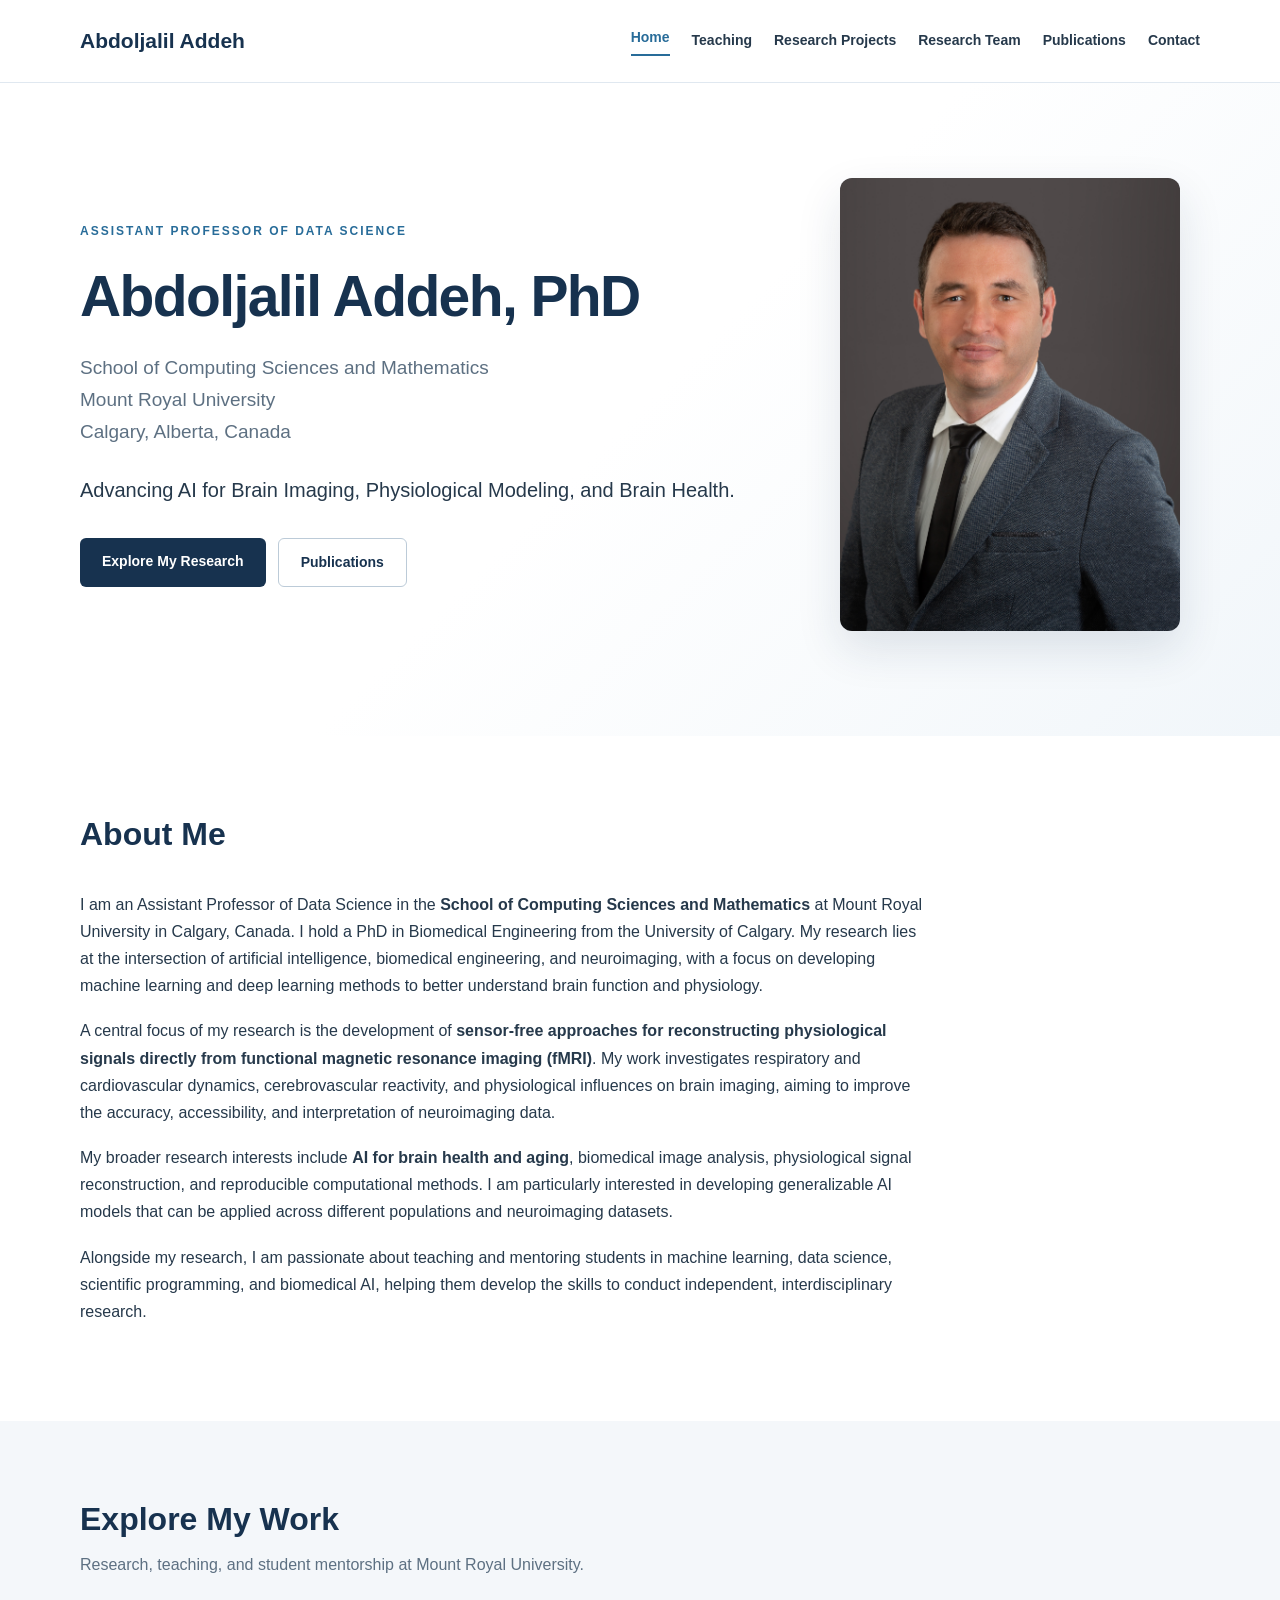
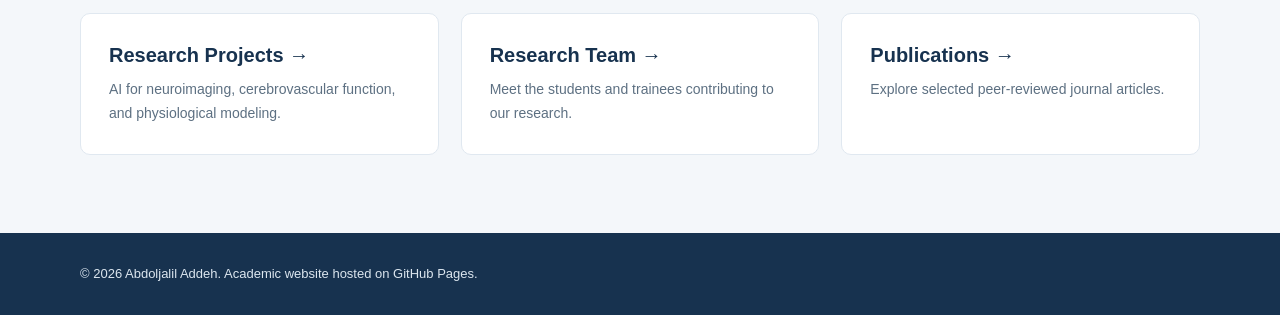
==== commit 4d6ad3e8: "Add files via upload" ====
--- a/index.html
+++ b/index.html
@@ -1,4 +1,3 @@
-
 <!DOCTYPE html>
 <html lang="en">
 <head>
@@ -10,75 +9,48 @@
 <link rel="stylesheet" href="style.css">
 </head>
 <body>
-
-<header class="site-header">
-  <div class="container nav-inner">
-    <a class="brand" href="index.html">Abdoljalil Addeh</a>
-    <nav aria-label="Main navigation">
-      <a href="index.html" aria-current="page">Home</a>
-      <a href="teaching.html">Teaching</a>
-      <a href="research.html">Research Projects</a>
-      <a href="team.html">Research Team</a>
-      <a href="publications.html">Publications</a>
-      <a href="contact.html">Contact</a>
-    </nav>
-  </div>
-</header>
-
+<header class="site-header"><div class="container nav-inner"><a class="brand" href="index.html">Abdoljalil Addeh</a><nav aria-label="Main navigation"><a href="index.html" aria-current="page">Home</a><a href="teaching.html">Teaching</a><a href="research.html">Research Projects</a><a href="team.html">Research Team</a><a href="publications.html">Publications</a><a href="contact.html">Contact</a></nav></div></header>
 <main>
-
 <div class="hero">
-  <div class="container hero-grid">
-    <div>
-      <div class="eyebrow">
+<div class="container hero-grid">
+<div>
+<div class="eyebrow">
         Assistant Professor of Data Science
       </div>
-
-      <h1>Abdoljalil Addeh, PhD</h1>
-
-      <p class="hero-role">
-        School of Computing Sciences and Mathematics<br>
-        Mount Royal University<br>
+<h1>Abdoljalil Addeh, PhD</h1>
+<p class="hero-role">
+        School of Computing Sciences and Mathematics<br/>
+        Mount Royal University<br/>
         Calgary, Alberta, Canada
       </p>
-
-      <p class="hero-description">
+<p class="hero-description">
         Advancing AI for Brain Imaging,
         Physiological Modeling, and Brain Health.
       </p>
-
-      <div class="hero-buttons">
-        <a href="research.html" class="btn btn-primary">
+<div class="hero-buttons">
+<a class="btn btn-primary" href="research.html">
           Explore My Research
         </a>
-        <a href="publications.html" class="btn btn-outline">
+<a class="btn btn-outline" href="publications.html">
           Publications
         </a>
-      </div>
-    </div>
-
-    <div class="portrait">
-      <img
-        src="profile.jpg"
-        alt="Portrait of Abdoljalil Addeh"
-        onerror="this.style.display='none';this.nextElementSibling.style.display='flex';"
-      >
-      <div class="portrait-placeholder" style="display:none;">
-        Professional portrait<br>
+</div>
+</div>
+<div class="portrait">
+<img alt="Portrait of Abdoljalil Addeh" onerror="this.style.display='none';this.nextElementSibling.style.display='flex';" src="profile.jpg"/>
+<div class="portrait-placeholder" style="display:none;">
+        Professional portrait<br/>
         Upload profile.jpg to GitHub
       </div>
-    </div>
-  </div>
 </div>
-
-<section id="about">
-  <div class="container">
-    <div class="section-heading">
-      <h2>About Me</h2>
-    </div>
-
-    <div class="prose">
-      <p>
+</div>
+</div><section id="about">
+<div class="container">
+<div class="section-heading">
+<h2>About Me</h2>
+</div>
+<div class="prose">
+<p>
         I am an Assistant Professor of Data Science in the
         <strong>School of Computing Sciences and Mathematics</strong>
         at Mount Royal University in Calgary, Canada.
@@ -89,8 +61,7 @@
         developing machine learning and deep learning methods
         to better understand brain function and physiology.
       </p>
-
-      <p>
+<p>
         A central focus of my research is the development of
         <strong>sensor-free approaches for reconstructing
         physiological signals directly from functional
@@ -101,8 +72,7 @@
         accuracy, accessibility, and interpretation of
         neuroimaging data.
       </p>
-
-      <p>
+<p>
         My broader research interests include
         <strong>AI for brain health and aging</strong>,
         biomedical image analysis, physiological signal
@@ -111,65 +81,22 @@
         AI models that can be applied across different
         populations and neuroimaging datasets.
       </p>
-
-      <p>
+<p>
         Alongside my research, I am passionate about teaching
         and mentoring students in machine learning, data
         science, scientific programming, and biomedical AI,
         helping them develop the skills to conduct independent,
         interdisciplinary research.
       </p>
-    </div>
-  </div>
-</section>
-
-<section class="section-alt">
-  <div class="container">
-    <div class="section-heading">
-      <h2>Explore My Work</h2>
-      <p>
-        Research, teaching, and student mentorship
-        at Mount Royal University.
-      </p>
-    </div>
-
-    <div class="highlight-grid">
-
-      <a class="highlight-card" href="research.html">
-        <h3>Research Projects &rarr;</h3>
-        <p>
-          AI for neuroimaging, cerebrovascular function,
-          and physiological modeling.
-        </p>
-      </a>
-
-      <a class="highlight-card" href="team.html">
-        <h3>Research Team &rarr;</h3>
-        <p>
-          Meet the students and trainees contributing
-          to our research.
-        </p>
-      </a>
-
-      <a class="highlight-card" href="publications.html">
-        <h3>Publications &rarr;</h3>
-        <p>
-          Explore selected peer-reviewed journal articles.
-        </p>
-      </a>
-
-    </div>
-  </div>
-</section>
-
+</div>
+</div>
+</section><section class="section-alt"><div class="container"><div class="section-heading"><h2>Explore My Work</h2><p>Research, teaching, and student mentorship at Mount Royal University.</p></div><div class="highlight-grid"><a class="highlight-card" href="research.html"><h3>Research Projects →</h3><p>AI for neuroimaging, cerebrovascular function, and physiological modeling.</p></a><a class="highlight-card" href="team.html"><h3>Research Team →</h3><p>Meet the students and trainees contributing to our research.</p></a><a class="highlight-card" href="publications.html"><h3>Publications →</h3><p>Explore selected peer-reviewed journal articles.</p></a></div></div></section>
 </main>
-
 <footer>
-  <div class="container">
-    &copy; 2026 Abdoljalil Addeh.
+<div class="container">
+    © 2026 Abdoljalil Addeh.
     Academic website hosted on GitHub Pages.
   </div>
 </footer>
-
 </body>
 </html>
--- a/style.css
+++ b/style.css
@@ -0,0 +1,489 @@
+
+:root {
+  --navy: #17324f;
+  --blue: #286c99;
+  --ink: #26394b;
+  --muted: #5d7082;
+  --line: #e0e8f0;
+  --soft: #f4f7fa;
+  --white: #ffffff;
+}
+
+* { box-sizing: border-box; }
+html { scroll-behavior: smooth; }
+
+body {
+  margin: 0;
+  font-family: -apple-system, BlinkMacSystemFont,
+    "Segoe UI", Arial, sans-serif;
+  color: var(--ink);
+  background: var(--white);
+  line-height: 1.7;
+}
+
+a { color: var(--blue); }
+a:hover { color: var(--navy); }
+
+.container {
+  width: min(1120px, 90%);
+  margin: auto;
+}
+
+h1, h2, h3 {
+  color: var(--navy);
+  line-height: 1.3;
+}
+
+/* NAVIGATION */
+
+.site-header {
+  background: white;
+  border-bottom: 1px solid var(--line);
+}
+
+.nav-inner {
+  display: flex;
+  justify-content: space-between;
+  align-items: center;
+  gap: 30px;
+  padding: 23px 0;
+}
+
+.brand {
+  font-size: 21px;
+  font-weight: 750;
+  color: var(--navy);
+  text-decoration: none;
+  white-space: nowrap;
+}
+
+nav {
+  display: flex;
+  align-items: center;
+  flex-wrap: wrap;
+  gap: 22px;
+}
+
+nav a {
+  color: var(--ink);
+  text-decoration: none;
+  font-size: 14px;
+  font-weight: 600;
+  white-space: nowrap;
+}
+
+nav a:hover { color: var(--blue); }
+
+/* HERO */
+
+.hero {
+  padding: 95px 0 105px;
+  background: linear-gradient(
+    135deg, #ffffff 50%, #f1f6fa 100%);
+}
+
+.hero-grid {
+  display: grid;
+  grid-template-columns: 1.5fr 0.85fr;
+  align-items: center;
+  gap: 70px;
+}
+
+.eyebrow {
+  color: var(--blue);
+  text-transform: uppercase;
+  font-size: 12px;
+  font-weight: 750;
+  letter-spacing: 2px;
+}
+
+h1 {
+  font-size: clamp(35px, 4.5vw, 57px);
+  margin: 17px 0;
+  letter-spacing: -1.6px;
+}
+
+.hero-role {
+  font-size: 19px;
+  color: var(--muted);
+  margin-bottom: 25px;
+}
+
+.hero-description {
+  font-size: 20px;
+  line-height: 1.6;
+  max-width: 680px;
+}
+
+.hero-buttons {
+  display: flex;
+  flex-wrap: wrap;
+  gap: 12px;
+  margin-top: 32px;
+}
+
+.btn {
+  display: inline-block;
+  padding: 12px 22px;
+  border-radius: 6px;
+  text-decoration: none;
+  font-size: 14px;
+  font-weight: 650;
+  transition: 0.2s;
+}
+
+.btn-primary {
+  background: var(--navy);
+  color: white;
+}
+
+.btn-primary:hover {
+  background: var(--blue);
+  color: white;
+}
+
+.btn-outline {
+  border: 1px solid #bccbd8;
+  color: var(--navy);
+  background: white;
+}
+
+.btn-outline:hover {
+  border-color: var(--navy);
+}
+
+/* PORTRAIT */
+
+.portrait {
+  width: 100%;
+  max-width: 340px;
+  aspect-ratio: 3 / 4;
+  margin: auto;
+  border-radius: 12px;
+  overflow: hidden;
+  background: #e7eef5;
+  box-shadow: 0 18px 45px rgba(23,50,79,0.12);
+}
+
+.portrait img {
+  width: 100%;
+  height: 100%;
+  object-fit: cover;
+  object-position: center 20%;
+  display: block;
+}
+
+.portrait-placeholder {
+  width: 100%;
+  height: 100%;
+  display: flex;
+  align-items: center;
+  justify-content: center;
+  text-align: center;
+  padding: 25px;
+  color: var(--muted);
+}
+
+/* SECTIONS */
+
+section {
+  padding: 78px 0;
+  scroll-margin-top: 30px;
+}
+
+.section-alt { background: var(--soft); }
+
+.section-heading { margin-bottom: 35px; }
+
+.section-heading h2 {
+  font-size: 32px;
+  margin: 0 0 10px;
+}
+
+.section-heading p {
+  color: var(--muted);
+  margin: 0;
+  max-width: 800px;
+}
+
+.prose {
+  max-width: 850px;
+  font-size: 16px;
+}
+
+.prose p { margin-bottom: 18px; }
+
+/* TEACHING */
+
+.teaching-group { margin-bottom: 40px; }
+
+.teaching-group h3 {
+  font-size: 23px;
+  margin: 0 0 15px;
+}
+
+.course {
+  display: flex;
+  justify-content: space-between;
+  align-items: baseline;
+  gap: 25px;
+  padding: 18px 0;
+  border-bottom: 1px solid var(--line);
+}
+
+.course-title {
+  font-size: 16px;
+  font-weight: 650;
+  color: var(--navy);
+}
+
+.course-term {
+  font-size: 14px;
+  color: var(--muted);
+  text-align: right;
+  flex-shrink: 0;
+}
+
+/* RESEARCH PROJECTS */
+
+.research-project {
+  background: white;
+  border: 1px solid var(--line);
+  border-left: 4px solid var(--blue);
+  border-radius: 10px;
+  padding: 34px 38px;
+  margin-bottom: 26px;
+  box-shadow: 0 5px 20px rgba(23,50,79,0.035);
+}
+
+.project-label {
+  color: var(--blue);
+  font-size: 12px;
+  font-weight: 750;
+  letter-spacing: 1.2px;
+  text-transform: uppercase;
+  margin-bottom: 12px;
+}
+
+.research-project h3 {
+  font-size: 23px;
+  margin: 0 0 16px;
+}
+
+.project-description {
+  font-size: 15px;
+  line-height: 1.85;
+  max-width: 920px;
+  margin: 0 0 22px;
+}
+
+.project-meta {
+  display: flex;
+  flex-wrap: wrap;
+  gap: 12px 30px;
+  padding-top: 17px;
+  border-top: 1px solid var(--line);
+  font-size: 14px;
+  color: var(--muted);
+}
+
+.project-meta strong { color: var(--navy); }
+
+.project-links {
+  display: flex;
+  flex-wrap: wrap;
+  gap: 18px;
+  margin-top: 20px;
+}
+
+.project-links a {
+  font-size: 14px;
+  font-weight: 650;
+  text-decoration: none;
+}
+
+.project-links a:hover { text-decoration: underline; }
+
+/* RESEARCH TEAM */
+
+.team-group { margin-bottom: 46px; }
+
+.team-group h3 {
+  font-size: 23px;
+  margin: 0 0 22px;
+}
+
+.team-grid {
+  display: grid;
+  grid-template-columns: repeat(2, minmax(0, 1fr));
+  gap: 24px;
+}
+
+.team-card {
+  background: white;
+  border: 1px solid var(--line);
+  border-radius: 10px;
+  padding: 28px;
+  box-shadow: 0 5px 20px rgba(23,50,79,0.035);
+}
+
+.team-card h4 {
+  font-size: 19px;
+  color: var(--navy);
+  margin: 0 0 5px;
+}
+
+.team-role {
+  font-size: 14px;
+  color: var(--blue);
+  font-weight: 650;
+  margin: 0 0 14px;
+}
+
+.team-description {
+  font-size: 15px;
+  margin: 0 0 15px;
+}
+
+.team-meta {
+  font-size: 13px;
+  color: var(--muted);
+  border-top: 1px solid var(--line);
+  padding-top: 14px;
+}
+
+.team-link {
+  display: inline-block;
+  margin-top: 14px;
+  font-size: 14px;
+  font-weight: 650;
+  text-decoration: none;
+}
+
+.join-team {
+  background: var(--soft);
+  border: 1px solid var(--line);
+  border-radius: 10px;
+  padding: 32px 36px;
+}
+
+.join-team h3 {
+  margin: 0 0 12px;
+  font-size: 23px;
+}
+
+.join-team p {
+  max-width: 850px;
+  margin: 0 0 22px;
+}
+
+/* PUBLICATIONS */
+
+.publication {
+  border-bottom: 1px solid var(--line);
+  padding: 22px 0;
+}
+
+.publication h3 {
+  font-size: 18px;
+  margin: 0 0 8px;
+}
+
+.publication p {
+  margin: 5px 0;
+  color: var(--muted);
+  font-size: 14px;
+}
+
+.publication a {
+  display: inline-block;
+  margin-top: 9px;
+  font-size: 14px;
+  font-weight: 650;
+  text-decoration: none;
+}
+
+.publication a:hover { text-decoration: underline; }
+
+/* CONTACT */
+
+.profile-links {
+  display: flex;
+  flex-wrap: wrap;
+  gap: 12px;
+  margin-top: 24px;
+}
+
+.profile-links a {
+  display: inline-block;
+  border: 1px solid var(--line);
+  padding: 9px 16px;
+  border-radius: 6px;
+  text-decoration: none;
+  font-size: 14px;
+  font-weight: 600;
+}
+
+/* FOOTER */
+
+footer {
+  background: var(--navy);
+  color: #dce6ef;
+  padding: 30px 0;
+  font-size: 13px;
+}
+
+footer a { color: white; }
+
+/* RESPONSIVE DESIGN */
+
+@media (max-width: 800px) {
+  .hero-grid {
+    grid-template-columns: 1fr;
+    gap: 45px;
+  }
+
+  .portrait { max-width: 270px; }
+
+  .nav-inner {
+    flex-direction: column;
+    align-items: flex-start;
+  }
+
+  nav { gap: 15px; }
+
+  .hero { padding: 65px 0; }
+
+  section { padding: 55px 0; }
+
+  .course {
+    flex-direction: column;
+    gap: 4px;
+  }
+
+  .course-term { text-align: left; }
+
+  .research-project { padding: 25px; }
+
+  .research-project h3 { font-size: 20px; }
+
+  .team-grid { grid-template-columns: 1fr; }
+
+  .join-team { padding: 25px; }
+}
+
+@media (prefers-reduced-motion: reduce) {
+  html { scroll-behavior: auto; }
+}
+
+/* Multi-page enhancements */
+nav a[aria-current="page"]{color:var(--blue);border-bottom:2px solid var(--blue);padding-bottom:4px}
+.page-intro{padding:65px 0 30px;background:linear-gradient(135deg,#fff 50%,#f1f6fa 100%)}
+.page-intro h1{font-size:clamp(32px,4vw,45px);margin:0 0 12px}
+.page-intro p{color:var(--muted);max-width:800px;margin:0}
+.highlight-grid{display:grid;grid-template-columns:repeat(3,minmax(0,1fr));gap:22px}
+.highlight-card{padding:28px;border:1px solid var(--line);border-radius:10px;background:#fff;text-decoration:none;color:var(--ink)}
+.highlight-card h3{margin:0 0 10px;font-size:20px}
+.highlight-card p{margin:0;color:var(--muted);font-size:14px}
+.highlight-card:hover{border-color:var(--blue);box-shadow:0 5px 20px rgba(23,50,79,.07)}
+@media(max-width:800px){.highlight-grid{grid-template-columns:1fr}}
